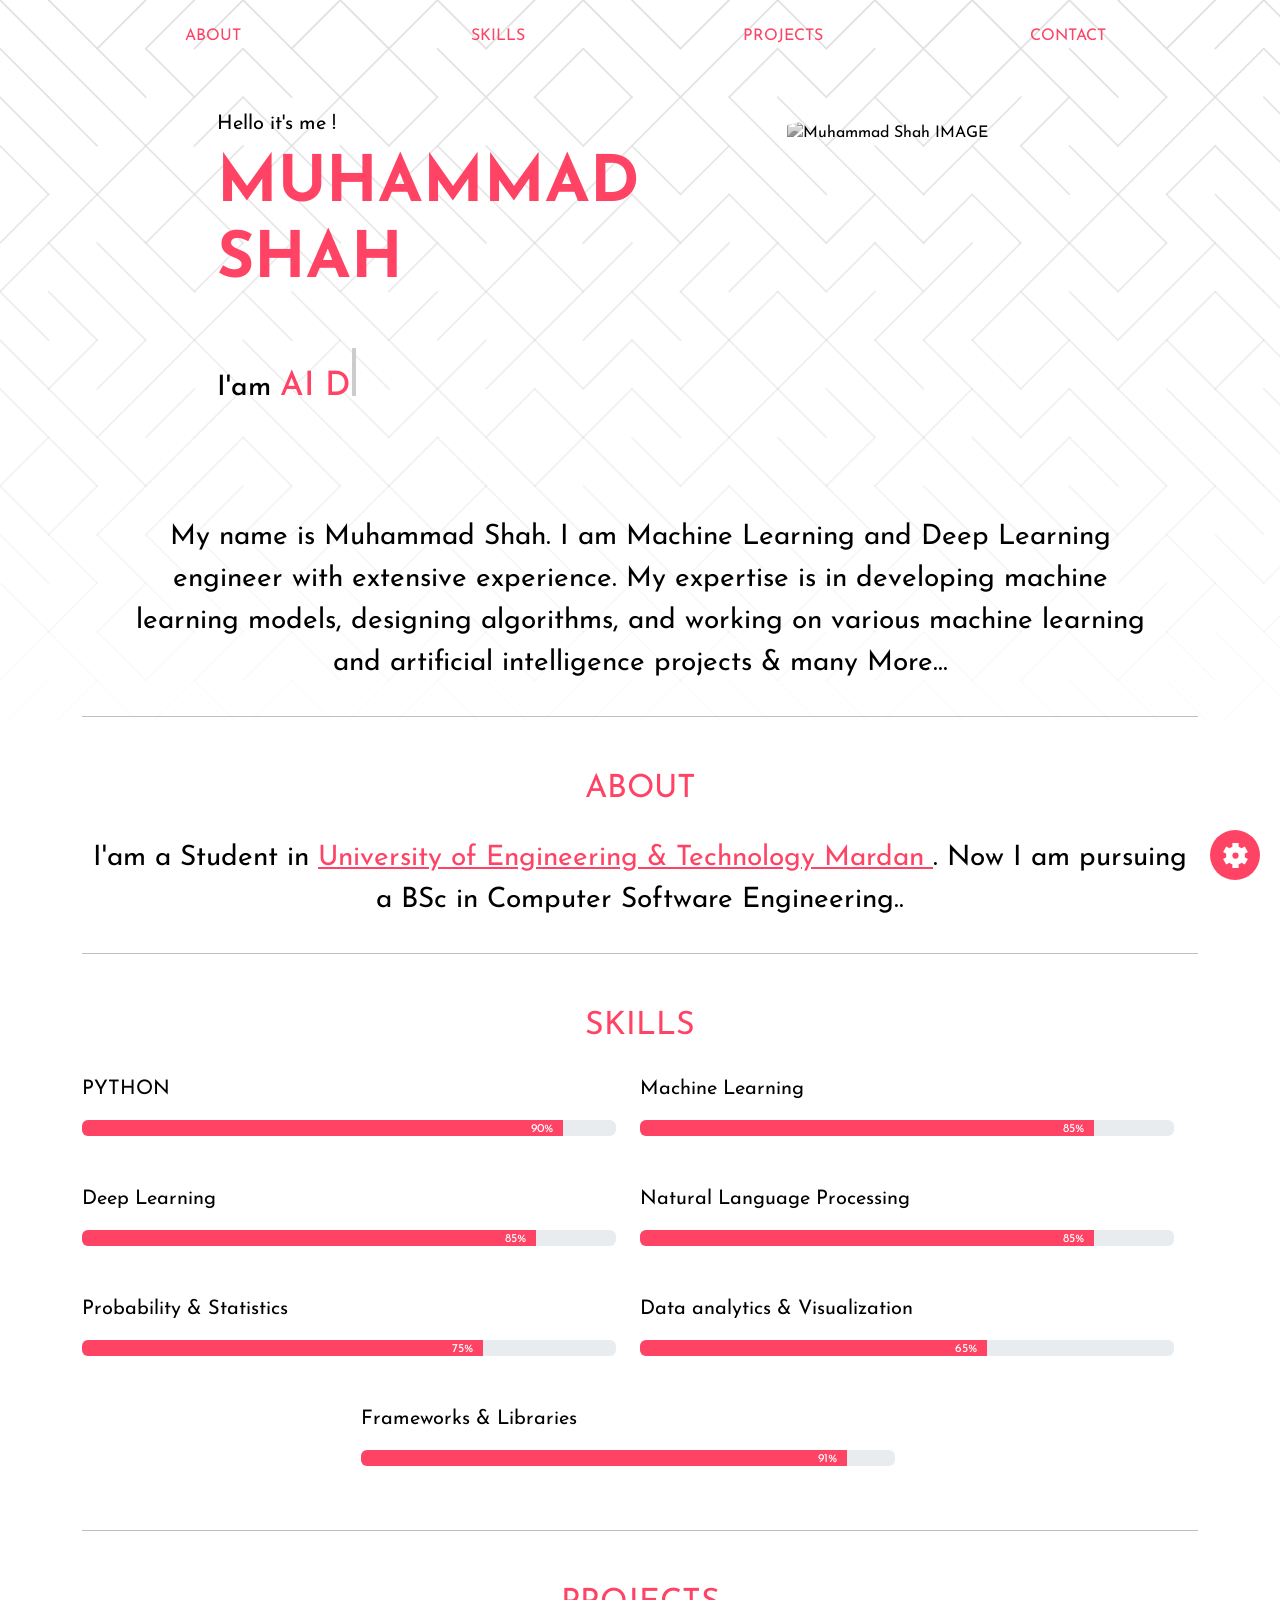
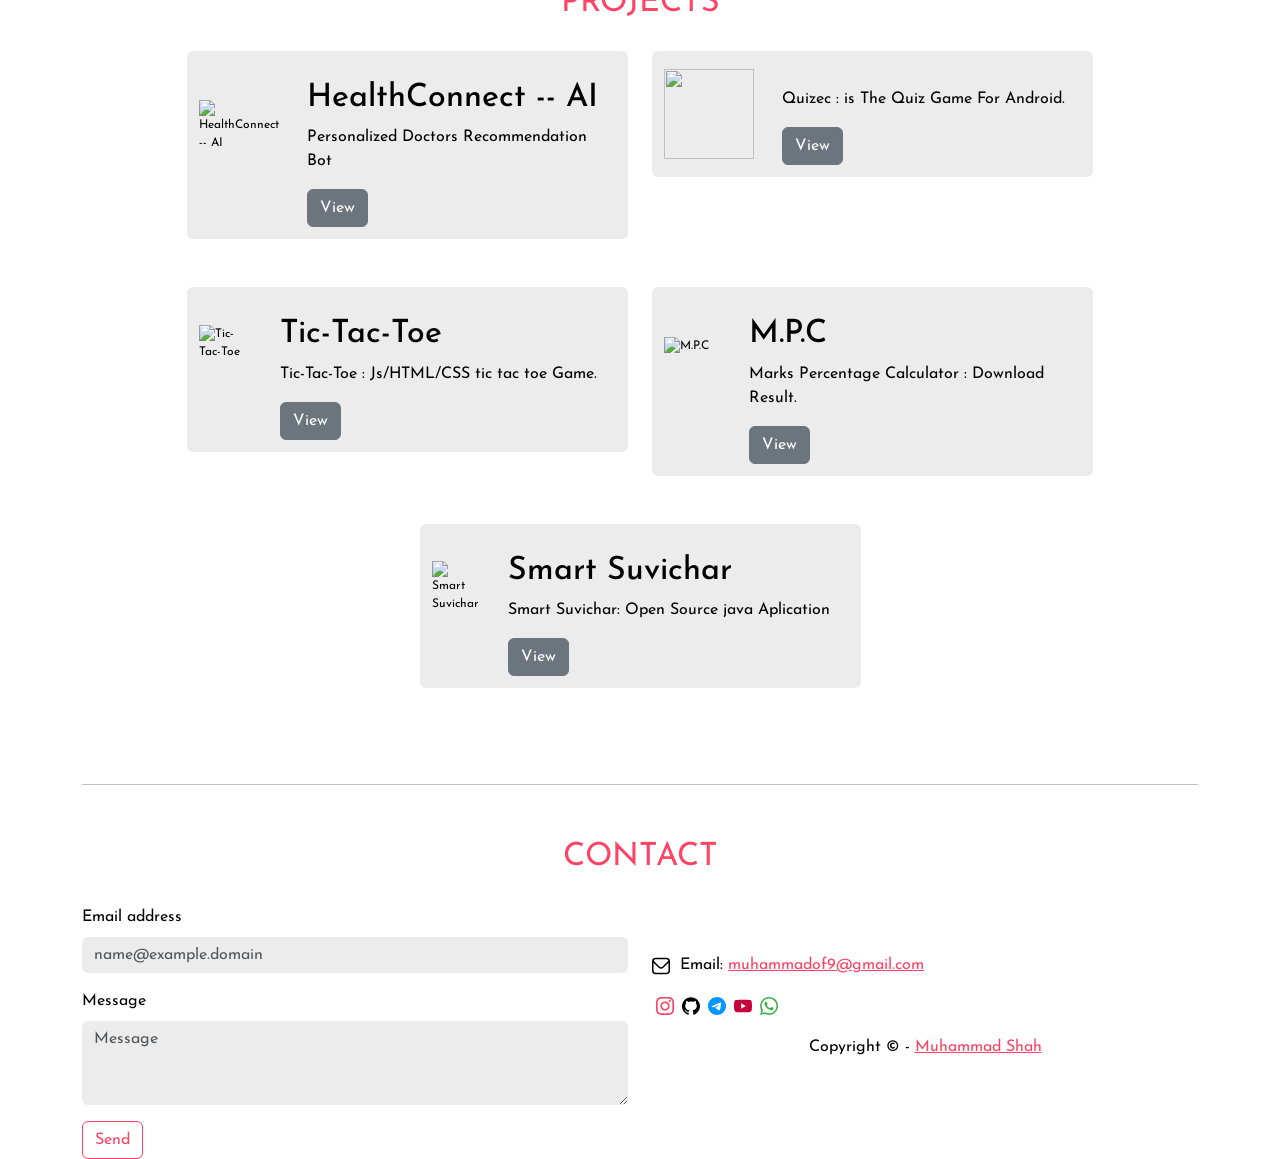
==== index.html @ b0bbbc8e "updated" ====
<!DOCTYPE html>
<html lang="en">
  <head>
    <meta charset="UTF-8" />
    <meta http-equiv="X-UA-Compatible" content="IE=edge" />
    <meta name="viewport" content="width=device-width, initial-scale=1.0" />
    <title>Muhammad Official - Muhammad Shah</title>
    <meta name="title" content="Sohez Official - Muhammad Shah" />
    <meta
      name="description"
      content="My Name is Muhammad Shah I am NLP Engineer and Machine Learning Engineer. I love developing and building AI powered Applications."
    />
    <meta
      name="keywords"
      content="Muhammad Official, muhammad shah, Muhamma, Shah Official - MUHAMMAD SHAH, Portfolio website, personal website"
    />
    <meta property="og:type" content="website" />
    <meta name="theme-color" content="#151414" />
    <link rel="canonical" href="https://muhammad-shah.github.io/" />
    <meta name="”robots”" content="index, follow" />
    <meta
      name="og_site_name"
      property="og:site_name"
      content="sohez.github.io"
    />
    <meta name="apple-mobile-web-app-capable" content="yes" />
    <meta name="apple-mobile-web-app-status-bar-style" content="#151414" />

    <link
      rel="apple-touch-icon"
      href="https://avatars2.githubusercontent.com/u/114426942?v=4"
    />
    <link
      rel="icon"
      type="image/x-icon"
      href="https://avatars2.githubusercontent.com/u/114426942?v=4"
    />

    <!-- Bootstrap links -->
    <link
      href="https://cdn.jsdelivr.net/npm/bootstrap@5.2.1/dist/css/bootstrap.min.css"
      rel="stylesheet"
      integrity="sha384-iYQeCzEYFbKjA/T2uDLTpkwGzCiq6soy8tYaI1GyVh/UjpbCx/TYkiZhlZB6+fzT"
      crossorigin="anonymous"
    />

    <link
      rel="stylesheet"
      href="https://fonts.googleapis.com/css2?family=Josefin+Sans&display=swap"
    />
    <link rel="stylesheet" href="./style/style.css" />
    <meta
      name="google-site-verification"
      content="bu-25FFf4PhQHh1K0g0TkBl234K940ET9TRibw34ExM"
    />
  </head>
  <body>
    <div class="top-progress-container">
      <div class="top-progress-bar" id="top-bar"></div>
    </div>
    <header>
      <!-- navbar start -->
      <div class="container mb-5">
        <div class="row justify-content-center mt-4">
          <div class="col-3 text-center">
            <span class="maincolor fs-6 hover"
              ><a href="#about" title="About" class="a-tag">ABOUT</a></span
            >
          </div>
          <div class="col-3 text-center">
            <span class="maincolor fs-6 hover"
              ><a href="#skills" title="Skills" class="a-tag">SKILLS</a></span
            >
          </div>
          <div class="col-3 text-center">
            <span class="maincolor fs-6 hover"
              ><a href="#Projects" title="Projects" class="a-tag"
                >PROJECTS</a
              ></span
            >
          </div>
          <div class="col-3 text-center">
            <span class="maincolor fs-6 hover"
              ><a href="#contact" title="Contact" class="a-tag"
                >CONTACT</a
              ></span
            >
          </div>
        </div>
      </div>
      <!-- navbar close -->

      <!-- for image/name/effect start -->
      <div class="container">
        <div class="row align-items-center justify-content-center">
          <div class="col-md-6 col-lg-6 col-sm-10">
            <span class="fs-5">Hello it's me !</span>
            <h1 class="fw-bold mt-2 maincolor big-title">
              MUHAMMAD <br />
              SHAH
            </h1>

            <h3 class="txt-color mt-5 mb-4">
              <div class="co-type">
                <p class="txt-color">
                  I'am
                  <span class="typed-text maincolor"></span
                  ><span class="cursor">&nbsp;</span>
                </p>
              </div>
            </h3>
          </div>

          <div class="col-lg-4 col-sm-10 col-md-4 mb-4 mt-4 img-co">
            <img
              src="https://avatars2.githubusercontent.com/u/114426942?v=4"
              class="img-fluid logo"
              alt="Muhammad Shah IMAGE"
            />
          </div>
        </div>
      </div>
      <!-- for image/name/effect end -->
    </header>
    <main class="mt-5">
      <div class="container">
        <!-- meta discreption start -->
        <div class="row justify-content-center">
          <div class="col-11">
            <p class="fs-3 mt-4 text-center txt-color" class="txt-color">
              My name is Muhammad Shah. I am Machine Learning and Deep Learning
              engineer with extensive experience. My expertise is in developing
              machine learning models, designing algorithms, and working on
              various machine learning and artificial intelligence projects &
              many More...
            </p>
          </div>
        </div>
        <!-- meta discription end -->

        <hr />

        <!-- About section start -->
        <div class="row mt-5">
          <span class="maincolor text-center" id="about">ABOUT</span>
          <p class="fs-3 mt-4 text-center txt-color">
            I'am a Student in
            <a
              rel="noopener"
              href="https://www.uetmardan.edu.pk/uetm/"
              target="_blank"
              class="maincolor"
              >University of Engineering &amp; Technology Mardan </a
            >. Now I am pursuing a BSc in Computer Software Engineering..
          </p>
        </div>
        <!-- about section end -->
        <hr />

        <!-- Skills -->
        <div class="row mt-5">
          <span class="maincolor text-center mb-4" id="skills">SKILLS</span>
          <div class="row justify-content-center" id="progress-data"></div>
        </div>
        <!-- skills close -->
        <hr />
        <!-- Projects start-->
        <div class="row mt-5 mb-5 justify-content-center">
          <span class="maincolor text-center mb-4" id="Projects">PROJECTS</span>
          <div class="row justify-content-center" id="project-container"></div>
        </div>
        <!-- Projects end-->
        <hr />
        <!-- contact start -->
        <div class="row mt-5 justify-content-center">
          <span class="maincolor text-center mb-4" id="contact">CONTACT</span>
          <div class="col-md-10 col-lg-6">
            <!-- form -->
            <form id="formid">
              <div class="mb-3">
                <input type="hidden" name="Name" id="Name" value="@PORTFOLIO" />
                <label for="Email" class="form-label">Email address</label>
                <input
                  type="email"
                  class="form-control input-bg"
                  id="Email"
                  name="Email"
                  placeholder="name@example.domain"
                />
              </div>
              <div class="mb-3">
                <label for="Message" class="form-label">Message</label>
                <textarea
                  class="form-control input-bg"
                  id="Message"
                  name="Request"
                  rows="3"
                  placeholder="Message"
                ></textarea>
              </div>
              <button id="submit" type="submit" class="btn">Send</button>
              <span id="checker" class="maincolor"></span>
            </form>
          </div>
          <div class="col-md-10 col-lg-6 justify-content-center mt-5">
            <!-- social links -->
            <div class="row">
              <p>
                <img title="email icon" src="./res/email.svg" />
                &nbsp;Email:
                <a
                  href="mailto:sohelsayyed1235@gmail.com"
                  title="email"
                  class="maincolor"
                >
                  muhammadof9@gmail.com
                </a>
              </p>
            </div>
            <div class="row" id="social-links">
              <ul>
                <li>
                  <a rel="noopener" href="#" target="_blank" title="Instagram">
                    <img
                      title="Instagram"
                      src="./res/instagram.svg"
                      class="svg-icon"
                    />
                  </a>
                </li>
                <li>
                  <a
                    rel="noopener"
                    href="https://github.com/Muhammad-Shah"
                    target="_blank"
                    title="GitHub"
                  >
                    <img
                      title="GitHub"
                      src="./res/github.svg"
                      class="svg-icon"
                    />
                  </a>
                </li>
                <li>
                  <a rel="noopener" href="#" target="_blank" title="Telegram">
                    <img
                      title="Telegram"
                      src="./res/telegram.svg"
                      class="svg-icon"
                    />
                  </a>
                </li>
                <li>
                  <a rel="noopener" href="#" target="_blank" title="YouTube">
                    <img
                      title="YouTube"
                      src="./res/youtube.svg"
                      class="svg-icon"
                    />
                  </a>
                </li>
                <li>
                  <a
                    rel="noopener"
                    href="https://api.whatsapp.com/send?phone=92319361867"
                    target="_blank"
                    title="Whatsapp"
                  >
                    <img
                      title="Whatsapp"
                      src="./res/whatsapp.svg"
                      class="svg-icon"
                    />
                  </a>
                </li>
              </ul>
            </div>
            <p class="text-center">
              Copyright © -
              <a
                rel="noopener"
                href="https://muhammad-shah.github.io/"
                target="_blank"
                class="maincolor"
                title="Home-Page"
                >Muhammad Shah</a
              >
            </p>
          </div>
        </div>
      </div>
    </main>

    <footer>
      <!-- bottom card -->
      <div class="crd" id="toggle-card">
        <p class="text-center maincolor">Select Color</p>
        <div class="row justify-content-center mt-3 mb-4">
          <div
            class="col-5 text-center me-4"
            id="color-1"
            onclick="setcolor('#0096FF',0)"
          >
            <img title="check icon" class="tic" src="./res/check-circle.svg" />
          </div>
          <div
            class="col-5 text-center"
            id="color-2"
            onclick="setcolor('#fe4365',1)"
          >
            <img title="check icon" class="tic" src="./res/check-circle.svg" />
          </div>
        </div>
        <div class="row justify-content-center mt-4 mb-4">
          <div
            class="col-5 text-center me-4"
            id="color-3"
            onclick="setcolor('#e39801',2)"
          >
            <img title="check icon" class="tic" src="./res/check-circle.svg" />
          </div>
          <div
            class="col-5 text-center"
            id="color-4"
            onclick="setcolor('#37af49',3)"
          >
            <img title="check icon" class="tic" src="./res/check-circle.svg" />
          </div>
        </div>
      </div>

      <!-- button for card show hide -->
      <div class="bbt" onclick="toggle_card()">
        <img title="settings icon" src="./res/settings.svg" />
      </div>
    </footer>

    <script src="./script/logic.js"></script>
    <script src="./script/skills/progress.js"></script>
    <script src="./script/typeing.js"></script>
    <script src="./script/send.js"></script>
    <script src="./script/project/project.js"></script>
    <!-- For seo dont think about -->
    <script type="application/ld+json">
      {
        "@context": "https://schema.org/",
        "@type": "Person",
        "name": "Muhammad Shah",
        "url": "https://muhammad-shah.github.io/",
        "image": "https://avatars2.githubusercontent.com/u/114426942?v=4",
        "sameAs": [
          "https://www.instagram.com/sohel_code.py/",
          "https://github.com/Muhammad-Shah",
          "https://muhammad-shah.github.io/"
        ],
        "jobTitle": "Founder",
        "worksFor": {
          "@type": "Organization",
          "name": "Sohezsoft"
        }
      }
    </script>
  </body>
</html>
---- style/style.css ----
/* @import url("https://fonts.googleapis.com/css2?family=Josefin+Sans&display=swap"); */

:root {
  /*
  dark mode colours
   --bg: #121212; 
  --bg-sec:#222222;
  --txt-color: #efeaea; */
  
  --bg: #fff;
  --bg-sec:#ececec;
  --txt-color: rgb(0, 0, 0);

  --white: #efeaea;
  --maincolor: #fe4365;

}

::-moz-selection {
  /* Code for Firefox */
  color: var(--maincolor);
  background-color: var(--white);
}

::selection {
  color: var(--maincolor);
  background-color: var(--white);
}

body {
  background-color: var(--bg);
  font-family: "Josefin Sans", Arial;
  color: var(--txt-color);
  overflow: scroll;
  background-image: url('../res/bg.svg');
  background-repeat: no-repeat;
}

#submit{
  border: 1px solid var(--maincolor);
  color: var(--maincolor);
}
#submit:hover{
  background-color: var(--maincolor);
  color: white;
}
.txt-color{
  color: var(--txt-color);
}

.maincolor {
  /* Theme color */
  color: var(--maincolor);
  transition: 1.5s;
}

.input-bg{
  background-color: var(--bg-sec);
  color: var(--txt-color);
}
input:focus,textarea:focus{
  background-color: var(--bg-sec) !important;
  color: var(--txt-color) !important;
}
header {
  margin: 0;
  min-height: 100%;
}

.white {
  /* Font color */
  color: white;
}

.p1 {
  /* process Bar */
  background-color: var(--maincolor);
  color: white;
  text-align: right;
  padding-right: 10px;
  transition: 1.5s;
}

/* for menu select */
.hover {
  display: inline-block;
  position: relative;
  color: var(--maincolor);
  transition: 1.5s;
  cursor: pointer;
}
.hover:after {
  text-decoration: underline;
  content: "";
  position: absolute;
  width: 100%;
  transform: scaleX(0);
  height: 2px;
  bottom: 0;
  left: 0;
  background-color: var(--maincolor);
  transform-origin: bottom right;
  transition: transform 0.25s ease-out;
}

.hover:hover:after {
  transform: scaleX(1);
  transform-origin: bottom left;
}

span a {
  text-decoration: none;
  all: unset;
}
span a:hover {
  all: unset;
}
span {
  /* font-size: 32px; */
  font-size: 2em;
}
/* Menu close */

.logo {
  width: 100%;
  height: 90%;
  border-radius: 20%;
  object-fit: cover;
  object-position: 25% 25%;

	-webkit-filter: grayscale(100%);
	filter: grayscale(100%);
	-webkit-transition: .3s ease-in-out;
	transition: .3s ease-in-out;
}
.logo:hover{
	-webkit-filter: grayscale(0);
	filter: grayscale(0);
}

/* style for social midia icons */
.svg-icon{
margin: 4px;
}
.svg-icon:hover {
  opacity: 0.5;
}
a:hover{
  opacity: 0.5;
  color: var(--maincolor);
}
ul {
  list-style-type: none;
}
ul li {
  float: left;
}
ul li a {
  all: unset;
}
ul li a i {
  font-size: 1.3rem;
  margin-right: 15px;
  cursor: pointer;
}
ul li a i:hover {
  color: var(--maincolor);
  opacity: 0.5;
}

/* style for color picker card */
.crd {
  position: fixed;
  right: 40px;
  bottom: 40px;
  background-color: var(--bg-sec);
  padding: 8px;
  width: 170px;
  /* height: fit-content; */
  color: white;
  /* box-shadow: rgba(0, 0, 0, 0.35) 0px 5px 15px; */
  border: 1px solid var(--maincolor);
  border-radius: 5px;
}

/* style for gear button */
.bbt {
  position: fixed;
  right: 20px;
  bottom: 20px;
  border-radius: 50%;
  background-color: var(--maincolor);
  transition: 1.5s;
  /* border: 1px solid var(--maincolor); */
  width: 50px;
  height: 50px;
  color: white;
  cursor: pointer;
  display: grid;
  place-items: center;
  -webkit-animation: spin 2s linear infinite; /* roted btn */
  animation: spin 2s linear infinite; /* animate btn */
  /* box-shadow: rgba(0, 0, 0, 0.24) 0px 5px 15px; */
}

#color-1 {
  display: flex;
  justify-content: center;
  align-items: center;
  border-radius: 50%;
  background-color: #0096FF ;
  height: 30px;
  width: 30px;
  border: 1px solid #151414;
  cursor: pointer;
}
#color-2 {
  display: flex;
  justify-content: center;
  align-items: center;
  border-radius: 50%;
  background-color: #fe4365;
  height: 30px;
  width: 30px;
  border: 1px solid #151414;
  cursor: pointer;
}
#color-3 {
  display: flex;
  justify-content: center;
  align-items: center;
  border-radius: 50%;
  background-color: #e39801;
  height: 30px;
  width: 30px;
  border: 1px solid #151414;
  cursor: pointer;
}
#color-4 {
  display: flex;
  justify-content: center;
  align-items: center;
  border-radius: 50%;
  background-color: #37af49;
  height: 30px;
  width: 30px;
  border: 1px solid #151414;
  cursor: pointer;
}

/* Animating the gear button rored */
@-webkit-keyframes spin {
  0% {
    -webkit-transform: rotate(0deg);
  }
  100% {
    -webkit-transform: rotate(360deg);
  }
}

@keyframes spin {
  0% {
    transform: rotate(0deg);
  }
  100% {
    transform: rotate(360deg);
  }
}
/* animation close */
/* card project */
.project {
  padding: 8px;
  height: auto;
  width: 100%;
  background-color: var(--bg-sec);
}
.project:hover {
  transition: 1.5s;
  border: 1px solid var(--maincolor);
}
/*Typing ......... */

.cursor {
  display: inline-block;
  background-color: #ccc;
  margin-left: 0.1rem;
  width: 4px;
  height: 3rem;
  animation: blink 0.8s infinite;
}
.co-type p span .cursor .typing {
  animation: none;
}
@keyframes blink {
  0% {
    background-color: #ccc;
  }
  49% {
    background-color: #ccc;
  }
  50% {
    background-color: transparent;
  }
  99% {
    background-color: transparent;
  }
  100% {
    background-color: #ccc;
  }
}

.top-progress-container {
  width: 100%;
  height: 4px;
  position: fixed;
  top: 0;
}

.top-progress-bar {
  height: 4px;
  background: var(--maincolor);
  width: 0%;
}

@media only screen and (max-width: 400px) {
  .a-tag{
    font-size: 0.8rem;
    margin-right: 5px;
    cursor: pointer;
  }
}

/* custom css */
.big-title{
  font-size: 4rem;
}
.typed-text{
  font-size: 1.2em;
}
.img-co{
  height: 300px; width: 300px;
}

#Email{
  border: 0; 
  box-shadow: none
}
#Message{
  border: 0; 
  box-shadow: none;
}
#checker{
  font-size: 1rem;
}

#toggle-card{
  transition: height .10s ease;
  overflow: hidden;
}
#toggle-card:not(.active) {
  display: none;
}
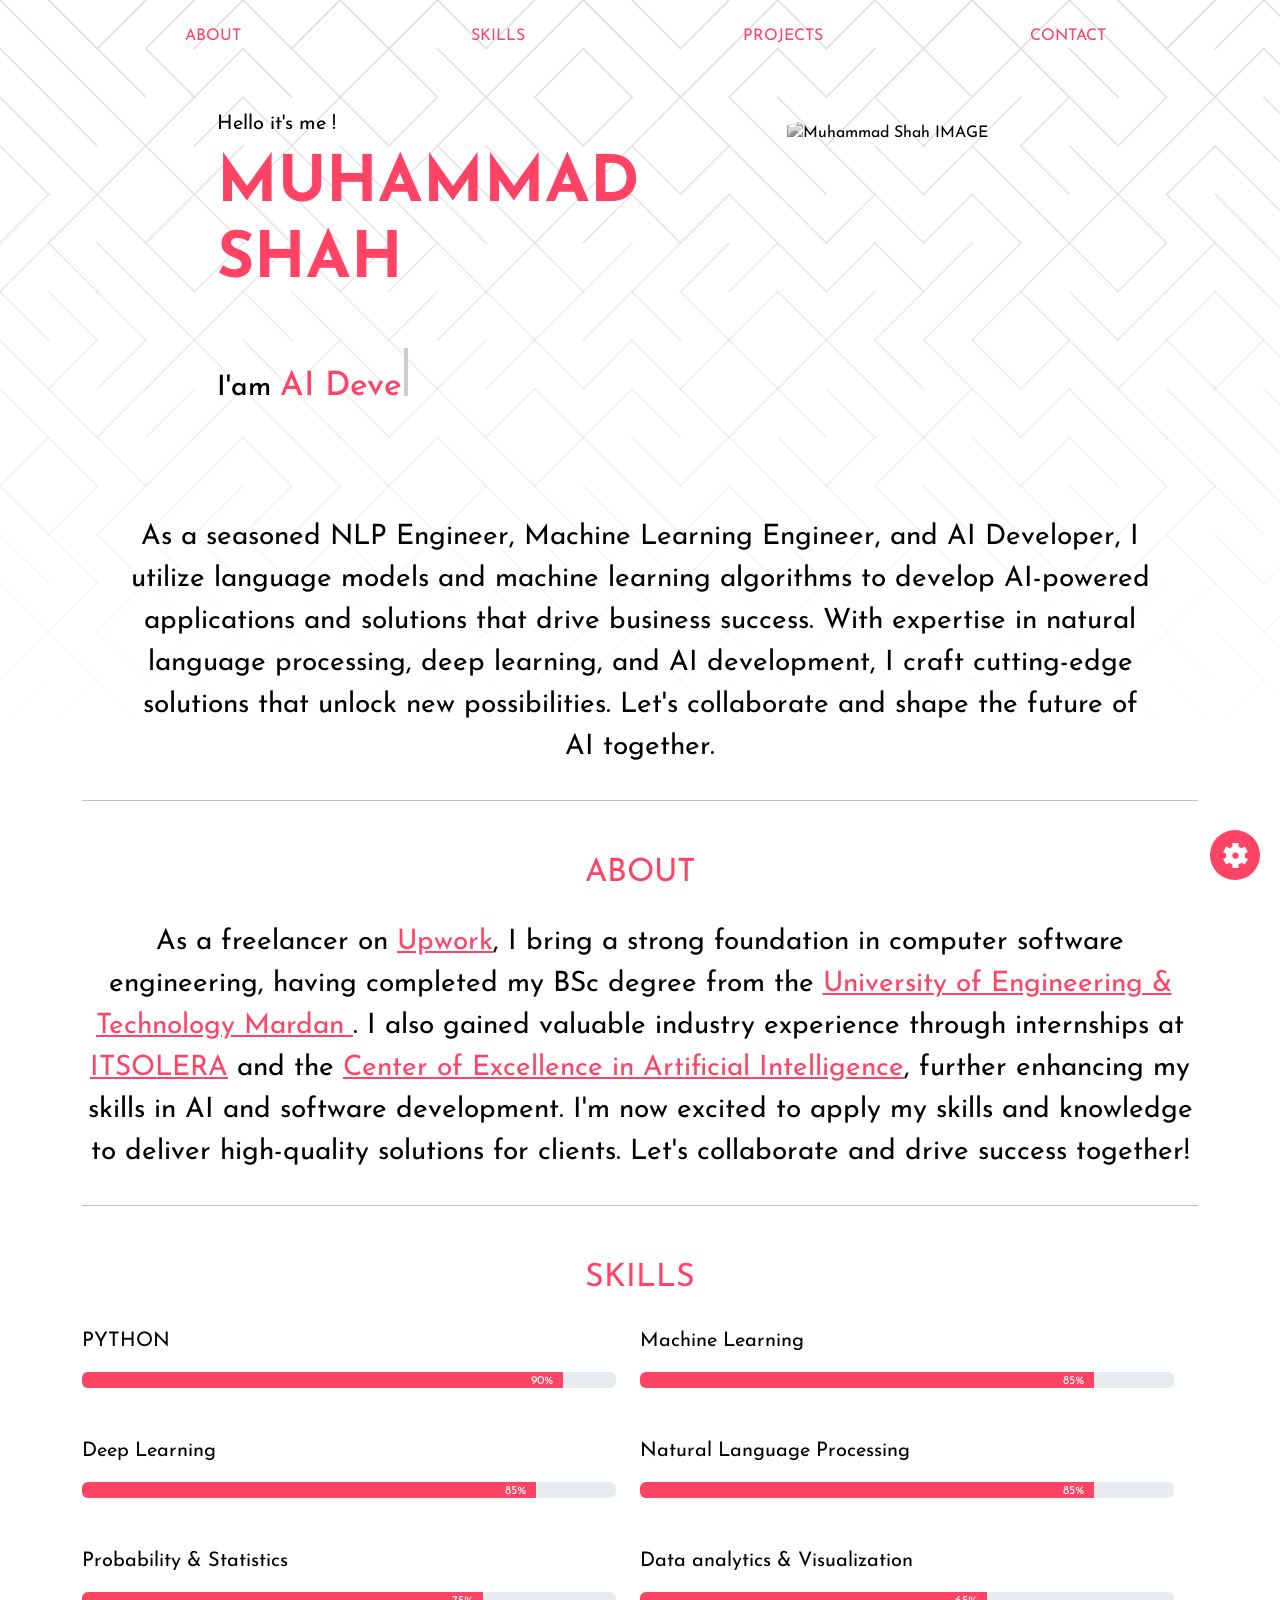
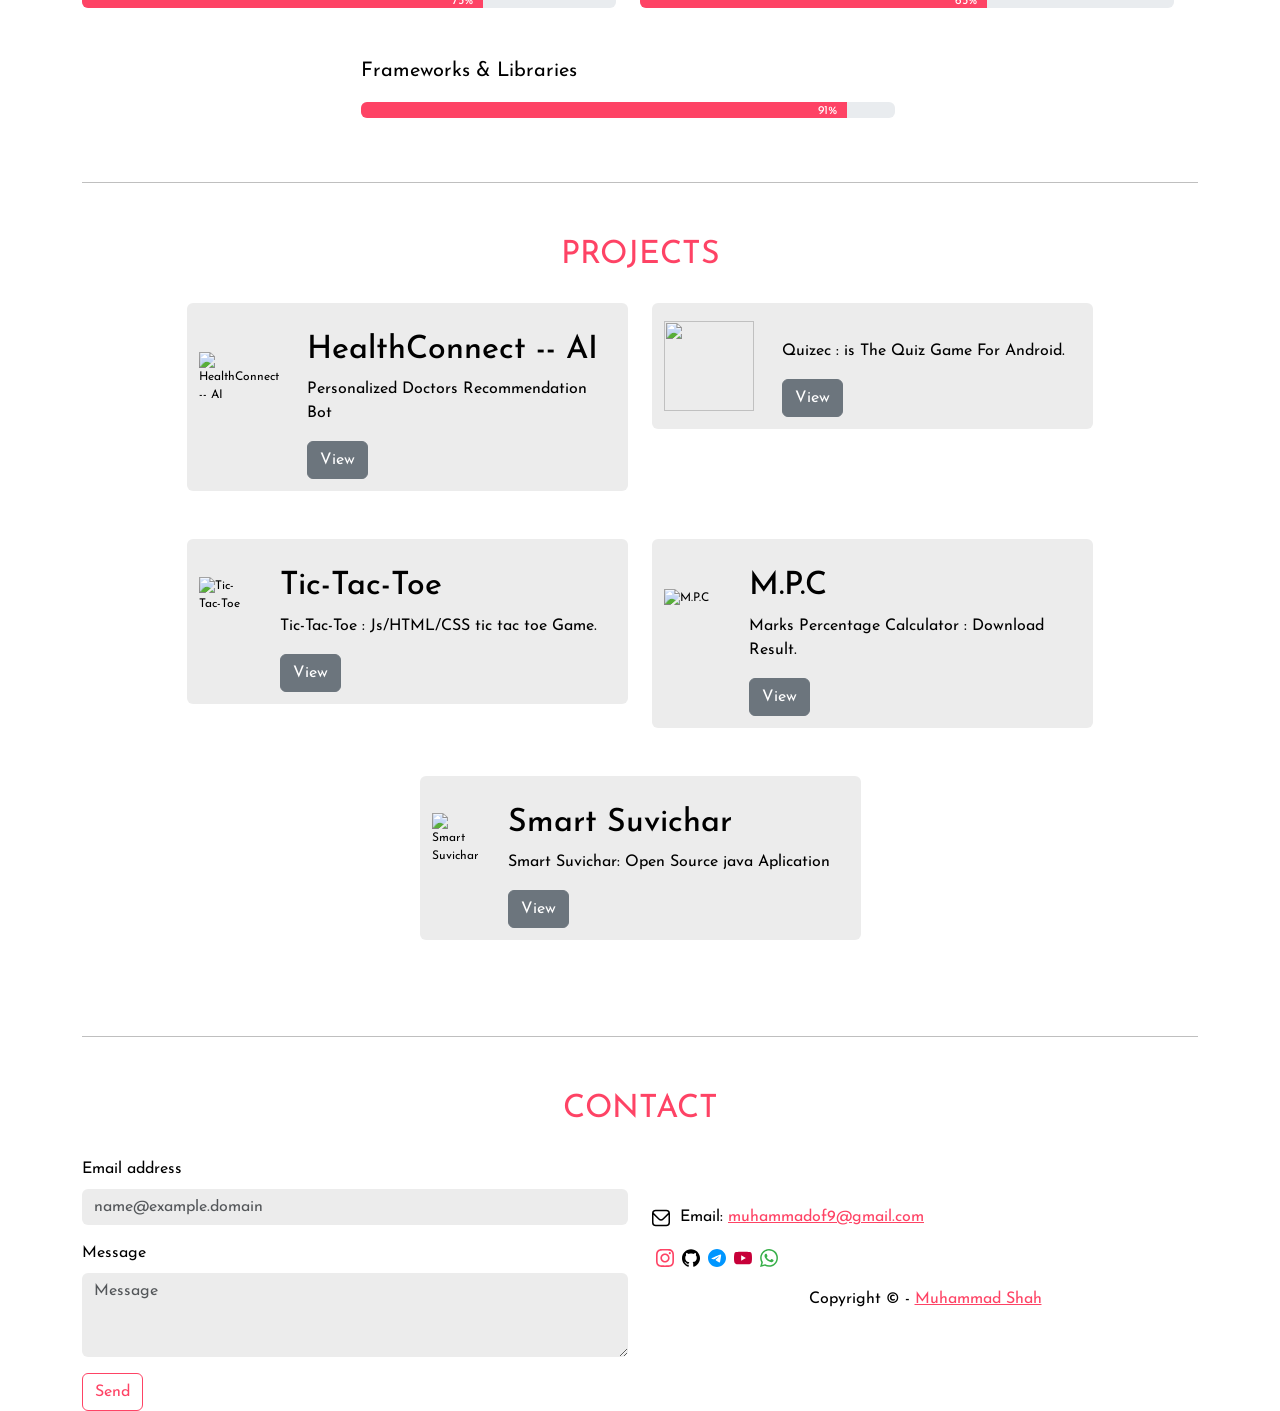
==== commit 2edd94bf: "about updated" ====
--- a/index.html
+++ b/index.html
@@ -1,348 +1,251 @@
 <!DOCTYPE html>
 <html lang="en">
-  <head>
-    <meta charset="UTF-8" />
-    <meta http-equiv="X-UA-Compatible" content="IE=edge" />
-    <meta name="viewport" content="width=device-width, initial-scale=1.0" />
-    <title>Muhammad Official - Muhammad Shah</title>
-    <meta name="title" content="Sohez Official - Muhammad Shah" />
-    <meta
-      name="description"
-      content="My Name is Muhammad Shah I am NLP Engineer and Machine Learning Engineer. I love developing and building AI powered Applications."
-    />
-    <meta
-      name="keywords"
-      content="Muhammad Official, muhammad shah, Muhamma, Shah Official - MUHAMMAD SHAH, Portfolio website, personal website"
-    />
-    <meta property="og:type" content="website" />
-    <meta name="theme-color" content="#151414" />
-    <link rel="canonical" href="https://muhammad-shah.github.io/" />
-    <meta name="”robots”" content="index, follow" />
-    <meta
-      name="og_site_name"
-      property="og:site_name"
-      content="sohez.github.io"
-    />
-    <meta name="apple-mobile-web-app-capable" content="yes" />
-    <meta name="apple-mobile-web-app-status-bar-style" content="#151414" />
-
-    <link
-      rel="apple-touch-icon"
-      href="https://avatars2.githubusercontent.com/u/114426942?v=4"
-    />
-    <link
-      rel="icon"
-      type="image/x-icon"
-      href="https://avatars2.githubusercontent.com/u/114426942?v=4"
-    />
-
-    <!-- Bootstrap links -->
-    <link
-      href="https://cdn.jsdelivr.net/npm/bootstrap@5.2.1/dist/css/bootstrap.min.css"
-      rel="stylesheet"
-      integrity="sha384-iYQeCzEYFbKjA/T2uDLTpkwGzCiq6soy8tYaI1GyVh/UjpbCx/TYkiZhlZB6+fzT"
-      crossorigin="anonymous"
-    />
-
-    <link
-      rel="stylesheet"
-      href="https://fonts.googleapis.com/css2?family=Josefin+Sans&display=swap"
-    />
-    <link rel="stylesheet" href="./style/style.css" />
-    <meta
-      name="google-site-verification"
-      content="bu-25FFf4PhQHh1K0g0TkBl234K940ET9TRibw34ExM"
-    />
-  </head>
-  <body>
-    <div class="top-progress-container">
-      <div class="top-progress-bar" id="top-bar"></div>
-    </div>
-    <header>
-      <!-- navbar start -->
-      <div class="container mb-5">
-        <div class="row justify-content-center mt-4">
-          <div class="col-3 text-center">
-            <span class="maincolor fs-6 hover"
-              ><a href="#about" title="About" class="a-tag">ABOUT</a></span
-            >
-          </div>
-          <div class="col-3 text-center">
-            <span class="maincolor fs-6 hover"
-              ><a href="#skills" title="Skills" class="a-tag">SKILLS</a></span
-            >
-          </div>
-          <div class="col-3 text-center">
-            <span class="maincolor fs-6 hover"
-              ><a href="#Projects" title="Projects" class="a-tag"
-                >PROJECTS</a
-              ></span
-            >
-          </div>
-          <div class="col-3 text-center">
-            <span class="maincolor fs-6 hover"
-              ><a href="#contact" title="Contact" class="a-tag"
-                >CONTACT</a
-              ></span
-            >
-          </div>
-        </div>
-      </div>
-      <!-- navbar close -->
-
-      <!-- for image/name/effect start -->
-      <div class="container">
-        <div class="row align-items-center justify-content-center">
-          <div class="col-md-6 col-lg-6 col-sm-10">
-            <span class="fs-5">Hello it's me !</span>
-            <h1 class="fw-bold mt-2 maincolor big-title">
-              MUHAMMAD <br />
-              SHAH
-            </h1>
-
-            <h3 class="txt-color mt-5 mb-4">
-              <div class="co-type">
-                <p class="txt-color">
-                  I'am
-                  <span class="typed-text maincolor"></span
-                  ><span class="cursor">&nbsp;</span>
-                </p>
-              </div>
-            </h3>
-          </div>
-
-          <div class="col-lg-4 col-sm-10 col-md-4 mb-4 mt-4 img-co">
-            <img
-              src="https://avatars2.githubusercontent.com/u/114426942?v=4"
-              class="img-fluid logo"
-              alt="Muhammad Shah IMAGE"
-            />
-          </div>
-        </div>
-      </div>
-      <!-- for image/name/effect end -->
-    </header>
-    <main class="mt-5">
-      <div class="container">
-        <!-- meta discreption start -->
-        <div class="row justify-content-center">
-          <div class="col-11">
-            <p class="fs-3 mt-4 text-center txt-color" class="txt-color">
-              My name is Muhammad Shah. I am Machine Learning and Deep Learning
-              engineer with extensive experience. My expertise is in developing
-              machine learning models, designing algorithms, and working on
-              various machine learning and artificial intelligence projects &
-              many More...
+
+<head>
+  <meta charset="UTF-8" />
+  <meta http-equiv="X-UA-Compatible" content="IE=edge" />
+  <meta name="viewport" content="width=device-width, initial-scale=1.0" />
+  <title>Muhammad Official - Muhammad Shah</title>
+  <meta name="title" content="Sohez Official - Muhammad Shah" />
+  <meta name="description"
+    content="My Name is Muhammad Shah I am NLP Engineer and Machine Learning Engineer. I love developing and building AI powered Applications." />
+  <meta name="keywords"
+    content="Muhammad Official, muhammad shah, Muhamma, Shah Official - MUHAMMAD SHAH, Portfolio website, personal website" />
+  <meta property="og:type" content="website" />
+  <meta name="theme-color" content="#151414" />
+  <link rel="canonical" href="https://muhammad-shah.github.io/" />
+  <meta name="”robots”" content="index, follow" />
+  <meta name="og_site_name" property="og:site_name" content="sohez.github.io" />
+  <meta name="apple-mobile-web-app-capable" content="yes" />
+  <meta name="apple-mobile-web-app-status-bar-style" content="#151414" />
+
+  <link rel="apple-touch-icon" href="https://avatars2.githubusercontent.com/u/114426942?v=4" />
+  <link rel="icon" type="image/x-icon" href="https://avatars2.githubusercontent.com/u/114426942?v=4" />
+
+  <!-- Bootstrap links -->
+  <link href="https://cdn.jsdelivr.net/npm/bootstrap@5.2.1/dist/css/bootstrap.min.css" rel="stylesheet"
+    integrity="sha384-iYQeCzEYFbKjA/T2uDLTpkwGzCiq6soy8tYaI1GyVh/UjpbCx/TYkiZhlZB6+fzT" crossorigin="anonymous" />
+
+  <link rel="stylesheet" href="https://fonts.googleapis.com/css2?family=Josefin+Sans&display=swap" />
+  <link rel="stylesheet" href="./style/style.css" />
+  <meta name="google-site-verification" content="bu-25FFf4PhQHh1K0g0TkBl234K940ET9TRibw34ExM" />
+</head>
+
+<body>
+  <div class="top-progress-container">
+    <div class="top-progress-bar" id="top-bar"></div>
+  </div>
+  <header>
+    <!-- navbar start -->
+    <div class="container mb-5">
+      <div class="row justify-content-center mt-4">
+        <div class="col-3 text-center">
+          <span class="maincolor fs-6 hover"><a href="#about" title="About" class="a-tag">ABOUT</a></span>
+        </div>
+        <div class="col-3 text-center">
+          <span class="maincolor fs-6 hover"><a href="#skills" title="Skills" class="a-tag">SKILLS</a></span>
+        </div>
+        <div class="col-3 text-center">
+          <span class="maincolor fs-6 hover"><a href="#Projects" title="Projects" class="a-tag">PROJECTS</a></span>
+        </div>
+        <div class="col-3 text-center">
+          <span class="maincolor fs-6 hover"><a href="#contact" title="Contact" class="a-tag">CONTACT</a></span>
+        </div>
+      </div>
+    </div>
+    <!-- navbar close -->
+
+    <!-- for image/name/effect start -->
+    <div class="container">
+      <div class="row align-items-center justify-content-center">
+        <div class="col-md-6 col-lg-6 col-sm-10">
+          <span class="fs-5">Hello it's me !</span>
+          <h1 class="fw-bold mt-2 maincolor big-title">
+            MUHAMMAD <br />
+            SHAH
+          </h1>
+
+          <h3 class="txt-color mt-5 mb-4">
+            <div class="co-type">
+              <p class="txt-color">
+                I'am
+                <span class="typed-text maincolor"></span><span class="cursor">&nbsp;</span>
+              </p>
+            </div>
+          </h3>
+        </div>
+
+        <div class="col-lg-4 col-sm-10 col-md-4 mb-4 mt-4 img-co">
+          <img src="https://avatars2.githubusercontent.com/u/114426942?v=4" class="img-fluid logo"
+            alt="Muhammad Shah IMAGE" />
+        </div>
+      </div>
+    </div>
+    <!-- for image/name/effect end -->
+  </header>
+  <main class="mt-5">
+    <div class="container">
+      <!-- meta discreption start -->
+      <div class="row justify-content-center">
+        <div class="col-11">
+          <p class="fs-3 mt-4 text-center txt-color" class="txt-color">
+            As a seasoned NLP Engineer, Machine Learning Engineer, and AI
+            Developer, I utilize language models and machine learning
+            algorithms to develop AI-powered applications and solutions that
+            drive business success. With expertise in natural language
+            processing, deep learning, and AI development, I craft
+            cutting-edge solutions that unlock new possibilities. Let's
+            collaborate and shape the future of AI together.
+          </p>
+        </div>
+      </div>
+      <!-- meta discription end -->
+
+      <hr />
+
+      <!-- About section start -->
+      <div class="row mt-5">
+        <span class="maincolor text-center" id="about">ABOUT</span>
+        <p class="fs-3 mt-4 text-center txt-color">
+          As a freelancer on
+          <a rel="noopener" href="https://www.uetmardan.edu.pk/uetm/" target="_blank" class="maincolor">Upwork</a>, I
+          bring a strong foundation in computer software engineering,
+          having completed my BSc degree from the
+          <a rel="noopener" href="https://www.uetmardan.edu.pk/uetm/" target="_blank" class="maincolor">University of
+            Engineering &amp; Technology Mardan </a>. I also gained valuable industry experience through internships at
+          <a rel="noopener" href="https://www.uetmardan.edu.pk/uetm/" target="_blank" class="maincolor">ITSOLERA</a>
+          and the
+          <a rel="noopener" href="https://www.uetmardan.edu.pk/uetm/" target="_blank" class="maincolor">
+            Center of Excellence in Artificial Intelligence</a>, further enhancing my skills in AI and software
+          development. I'm
+          now excited to apply my skills and knowledge to deliver high-quality
+          solutions for clients. Let's collaborate and drive success together!
+        </p>
+      </div>
+      <!-- about section end -->
+      <hr />
+
+      <!-- Skills -->
+      <div class="row mt-5">
+        <span class="maincolor text-center mb-4" id="skills">SKILLS</span>
+        <div class="row justify-content-center" id="progress-data"></div>
+      </div>
+      <!-- skills close -->
+      <hr />
+      <!-- Projects start-->
+      <div class="row mt-5 mb-5 justify-content-center">
+        <span class="maincolor text-center mb-4" id="Projects">PROJECTS</span>
+        <div class="row justify-content-center" id="project-container"></div>
+      </div>
+      <!-- Projects end-->
+      <hr />
+      <!-- contact start -->
+      <div class="row mt-5 justify-content-center">
+        <span class="maincolor text-center mb-4" id="contact">CONTACT</span>
+        <div class="col-md-10 col-lg-6">
+          <!-- form -->
+          <form id="formid">
+            <div class="mb-3">
+              <input type="hidden" name="Name" id="Name" value="@PORTFOLIO" />
+              <label for="Email" class="form-label">Email address</label>
+              <input type="email" class="form-control input-bg" id="Email" name="Email"
+                placeholder="name@example.domain" />
+            </div>
+            <div class="mb-3">
+              <label for="Message" class="form-label">Message</label>
+              <textarea class="form-control input-bg" id="Message" name="Request" rows="3"
+                placeholder="Message"></textarea>
+            </div>
+            <button id="submit" type="submit" class="btn">Send</button>
+            <span id="checker" class="maincolor"></span>
+          </form>
+        </div>
+        <div class="col-md-10 col-lg-6 justify-content-center mt-5">
+          <!-- social links -->
+          <div class="row">
+            <p>
+              <img title="email icon" src="./res/email.svg" />
+              &nbsp;Email:
+              <a href="mailto:sohelsayyed1235@gmail.com" title="email" class="maincolor">
+                muhammadof9@gmail.com
+              </a>
             </p>
           </div>
-        </div>
-        <!-- meta discription end -->
-
-        <hr />
-
-        <!-- About section start -->
-        <div class="row mt-5">
-          <span class="maincolor text-center" id="about">ABOUT</span>
-          <p class="fs-3 mt-4 text-center txt-color">
-            I'am a Student in
-            <a
-              rel="noopener"
-              href="https://www.uetmardan.edu.pk/uetm/"
-              target="_blank"
-              class="maincolor"
-              >University of Engineering &amp; Technology Mardan </a
-            >. Now I am pursuing a BSc in Computer Software Engineering..
+          <div class="row" id="social-links">
+            <ul>
+              <li>
+                <a rel="noopener" href="#" target="_blank" title="Instagram">
+                  <img title="Instagram" src="./res/instagram.svg" class="svg-icon" />
+                </a>
+              </li>
+              <li>
+                <a rel="noopener" href="https://github.com/Muhammad-Shah" target="_blank" title="GitHub">
+                  <img title="GitHub" src="./res/github.svg" class="svg-icon" />
+                </a>
+              </li>
+              <li>
+                <a rel="noopener" href="#" target="_blank" title="Telegram">
+                  <img title="Telegram" src="./res/telegram.svg" class="svg-icon" />
+                </a>
+              </li>
+              <li>
+                <a rel="noopener" href="#" target="_blank" title="YouTube">
+                  <img title="YouTube" src="./res/youtube.svg" class="svg-icon" />
+                </a>
+              </li>
+              <li>
+                <a rel="noopener" href="https://api.whatsapp.com/send?phone=92319361867" target="_blank"
+                  title="Whatsapp">
+                  <img title="Whatsapp" src="./res/whatsapp.svg" class="svg-icon" />
+                </a>
+              </li>
+            </ul>
+          </div>
+          <p class="text-center">
+            Copyright © -
+            <a rel="noopener" href="https://muhammad-shah.github.io/" target="_blank" class="maincolor"
+              title="Home-Page">Muhammad Shah</a>
           </p>
         </div>
-        <!-- about section end -->
-        <hr />
-
-        <!-- Skills -->
-        <div class="row mt-5">
-          <span class="maincolor text-center mb-4" id="skills">SKILLS</span>
-          <div class="row justify-content-center" id="progress-data"></div>
-        </div>
-        <!-- skills close -->
-        <hr />
-        <!-- Projects start-->
-        <div class="row mt-5 mb-5 justify-content-center">
-          <span class="maincolor text-center mb-4" id="Projects">PROJECTS</span>
-          <div class="row justify-content-center" id="project-container"></div>
-        </div>
-        <!-- Projects end-->
-        <hr />
-        <!-- contact start -->
-        <div class="row mt-5 justify-content-center">
-          <span class="maincolor text-center mb-4" id="contact">CONTACT</span>
-          <div class="col-md-10 col-lg-6">
-            <!-- form -->
-            <form id="formid">
-              <div class="mb-3">
-                <input type="hidden" name="Name" id="Name" value="@PORTFOLIO" />
-                <label for="Email" class="form-label">Email address</label>
-                <input
-                  type="email"
-                  class="form-control input-bg"
-                  id="Email"
-                  name="Email"
-                  placeholder="name@example.domain"
-                />
-              </div>
-              <div class="mb-3">
-                <label for="Message" class="form-label">Message</label>
-                <textarea
-                  class="form-control input-bg"
-                  id="Message"
-                  name="Request"
-                  rows="3"
-                  placeholder="Message"
-                ></textarea>
-              </div>
-              <button id="submit" type="submit" class="btn">Send</button>
-              <span id="checker" class="maincolor"></span>
-            </form>
-          </div>
-          <div class="col-md-10 col-lg-6 justify-content-center mt-5">
-            <!-- social links -->
-            <div class="row">
-              <p>
-                <img title="email icon" src="./res/email.svg" />
-                &nbsp;Email:
-                <a
-                  href="mailto:sohelsayyed1235@gmail.com"
-                  title="email"
-                  class="maincolor"
-                >
-                  muhammadof9@gmail.com
-                </a>
-              </p>
-            </div>
-            <div class="row" id="social-links">
-              <ul>
-                <li>
-                  <a rel="noopener" href="#" target="_blank" title="Instagram">
-                    <img
-                      title="Instagram"
-                      src="./res/instagram.svg"
-                      class="svg-icon"
-                    />
-                  </a>
-                </li>
-                <li>
-                  <a
-                    rel="noopener"
-                    href="https://github.com/Muhammad-Shah"
-                    target="_blank"
-                    title="GitHub"
-                  >
-                    <img
-                      title="GitHub"
-                      src="./res/github.svg"
-                      class="svg-icon"
-                    />
-                  </a>
-                </li>
-                <li>
-                  <a rel="noopener" href="#" target="_blank" title="Telegram">
-                    <img
-                      title="Telegram"
-                      src="./res/telegram.svg"
-                      class="svg-icon"
-                    />
-                  </a>
-                </li>
-                <li>
-                  <a rel="noopener" href="#" target="_blank" title="YouTube">
-                    <img
-                      title="YouTube"
-                      src="./res/youtube.svg"
-                      class="svg-icon"
-                    />
-                  </a>
-                </li>
-                <li>
-                  <a
-                    rel="noopener"
-                    href="https://api.whatsapp.com/send?phone=92319361867"
-                    target="_blank"
-                    title="Whatsapp"
-                  >
-                    <img
-                      title="Whatsapp"
-                      src="./res/whatsapp.svg"
-                      class="svg-icon"
-                    />
-                  </a>
-                </li>
-              </ul>
-            </div>
-            <p class="text-center">
-              Copyright © -
-              <a
-                rel="noopener"
-                href="https://muhammad-shah.github.io/"
-                target="_blank"
-                class="maincolor"
-                title="Home-Page"
-                >Muhammad Shah</a
-              >
-            </p>
-          </div>
-        </div>
-      </div>
-    </main>
-
-    <footer>
-      <!-- bottom card -->
-      <div class="crd" id="toggle-card">
-        <p class="text-center maincolor">Select Color</p>
-        <div class="row justify-content-center mt-3 mb-4">
-          <div
-            class="col-5 text-center me-4"
-            id="color-1"
-            onclick="setcolor('#0096FF',0)"
-          >
-            <img title="check icon" class="tic" src="./res/check-circle.svg" />
-          </div>
-          <div
-            class="col-5 text-center"
-            id="color-2"
-            onclick="setcolor('#fe4365',1)"
-          >
-            <img title="check icon" class="tic" src="./res/check-circle.svg" />
-          </div>
-        </div>
-        <div class="row justify-content-center mt-4 mb-4">
-          <div
-            class="col-5 text-center me-4"
-            id="color-3"
-            onclick="setcolor('#e39801',2)"
-          >
-            <img title="check icon" class="tic" src="./res/check-circle.svg" />
-          </div>
-          <div
-            class="col-5 text-center"
-            id="color-4"
-            onclick="setcolor('#37af49',3)"
-          >
-            <img title="check icon" class="tic" src="./res/check-circle.svg" />
-          </div>
-        </div>
-      </div>
-
-      <!-- button for card show hide -->
-      <div class="bbt" onclick="toggle_card()">
-        <img title="settings icon" src="./res/settings.svg" />
-      </div>
-    </footer>
-
-    <script src="./script/logic.js"></script>
-    <script src="./script/skills/progress.js"></script>
-    <script src="./script/typeing.js"></script>
-    <script src="./script/send.js"></script>
-    <script src="./script/project/project.js"></script>
-    <!-- For seo dont think about -->
-    <script type="application/ld+json">
+      </div>
+    </div>
+  </main>
+
+  <footer>
+    <!-- bottom card -->
+    <div class="crd" id="toggle-card">
+      <p class="text-center maincolor">Select Color</p>
+      <div class="row justify-content-center mt-3 mb-4">
+        <div class="col-5 text-center me-4" id="color-1" onclick="setcolor('#0096FF',0)">
+          <img title="check icon" class="tic" src="./res/check-circle.svg" />
+        </div>
+        <div class="col-5 text-center" id="color-2" onclick="setcolor('#fe4365',1)">
+          <img title="check icon" class="tic" src="./res/check-circle.svg" />
+        </div>
+      </div>
+      <div class="row justify-content-center mt-4 mb-4">
+        <div class="col-5 text-center me-4" id="color-3" onclick="setcolor('#e39801',2)">
+          <img title="check icon" class="tic" src="./res/check-circle.svg" />
+        </div>
+        <div class="col-5 text-center" id="color-4" onclick="setcolor('#37af49',3)">
+          <img title="check icon" class="tic" src="./res/check-circle.svg" />
+        </div>
+      </div>
+    </div>
+
+    <!-- button for card show hide -->
+    <div class="bbt" onclick="toggle_card()">
+      <img title="settings icon" src="./res/settings.svg" />
+    </div>
+  </footer>
+
+  <script src="./script/logic.js"></script>
+  <script src="./script/skills/progress.js"></script>
+  <script src="./script/typeing.js"></script>
+  <script src="./script/send.js"></script>
+  <script src="./script/project/project.js"></script>
+  <!-- For seo dont think about -->
+  <script type="application/ld+json">
       {
         "@context": "https://schema.org/",
         "@type": "Person",
@@ -361,5 +264,6 @@
         }
       }
     </script>
-  </body>
-</html>
+</body>
+
+</html>
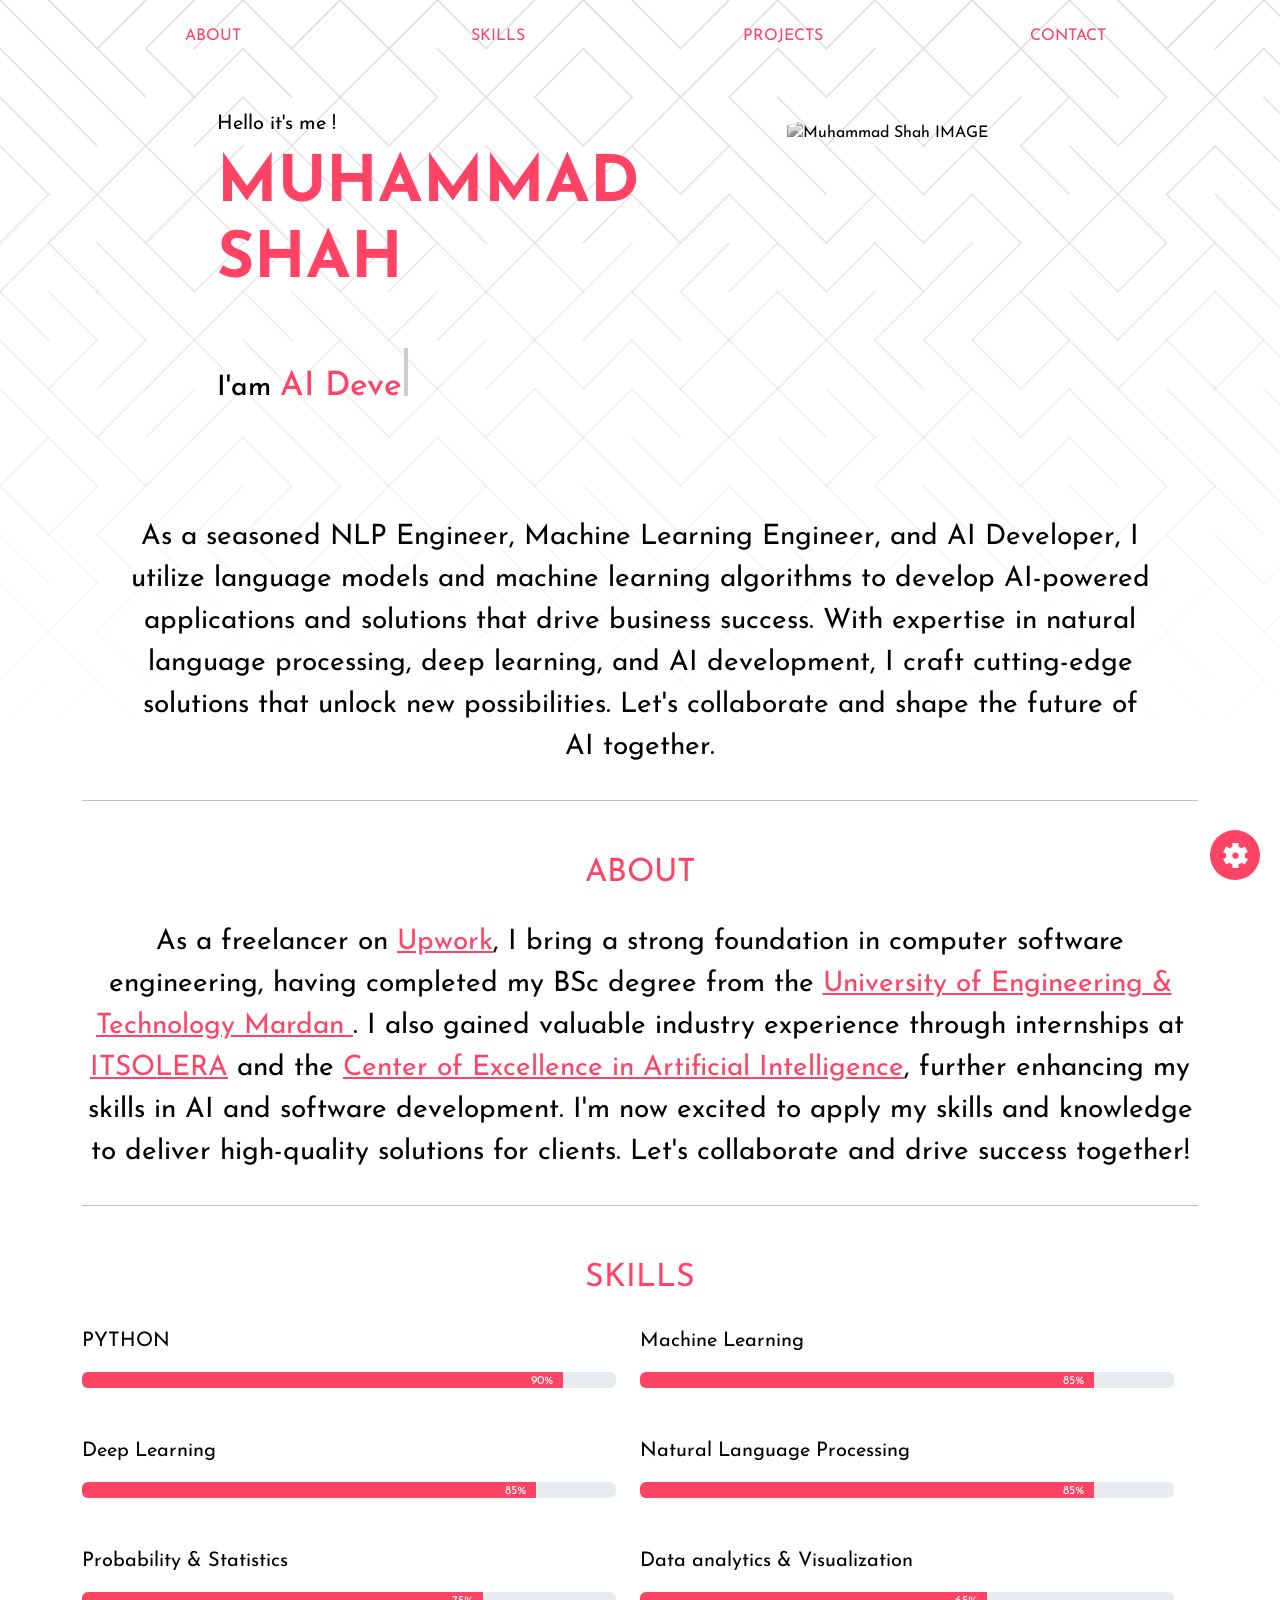
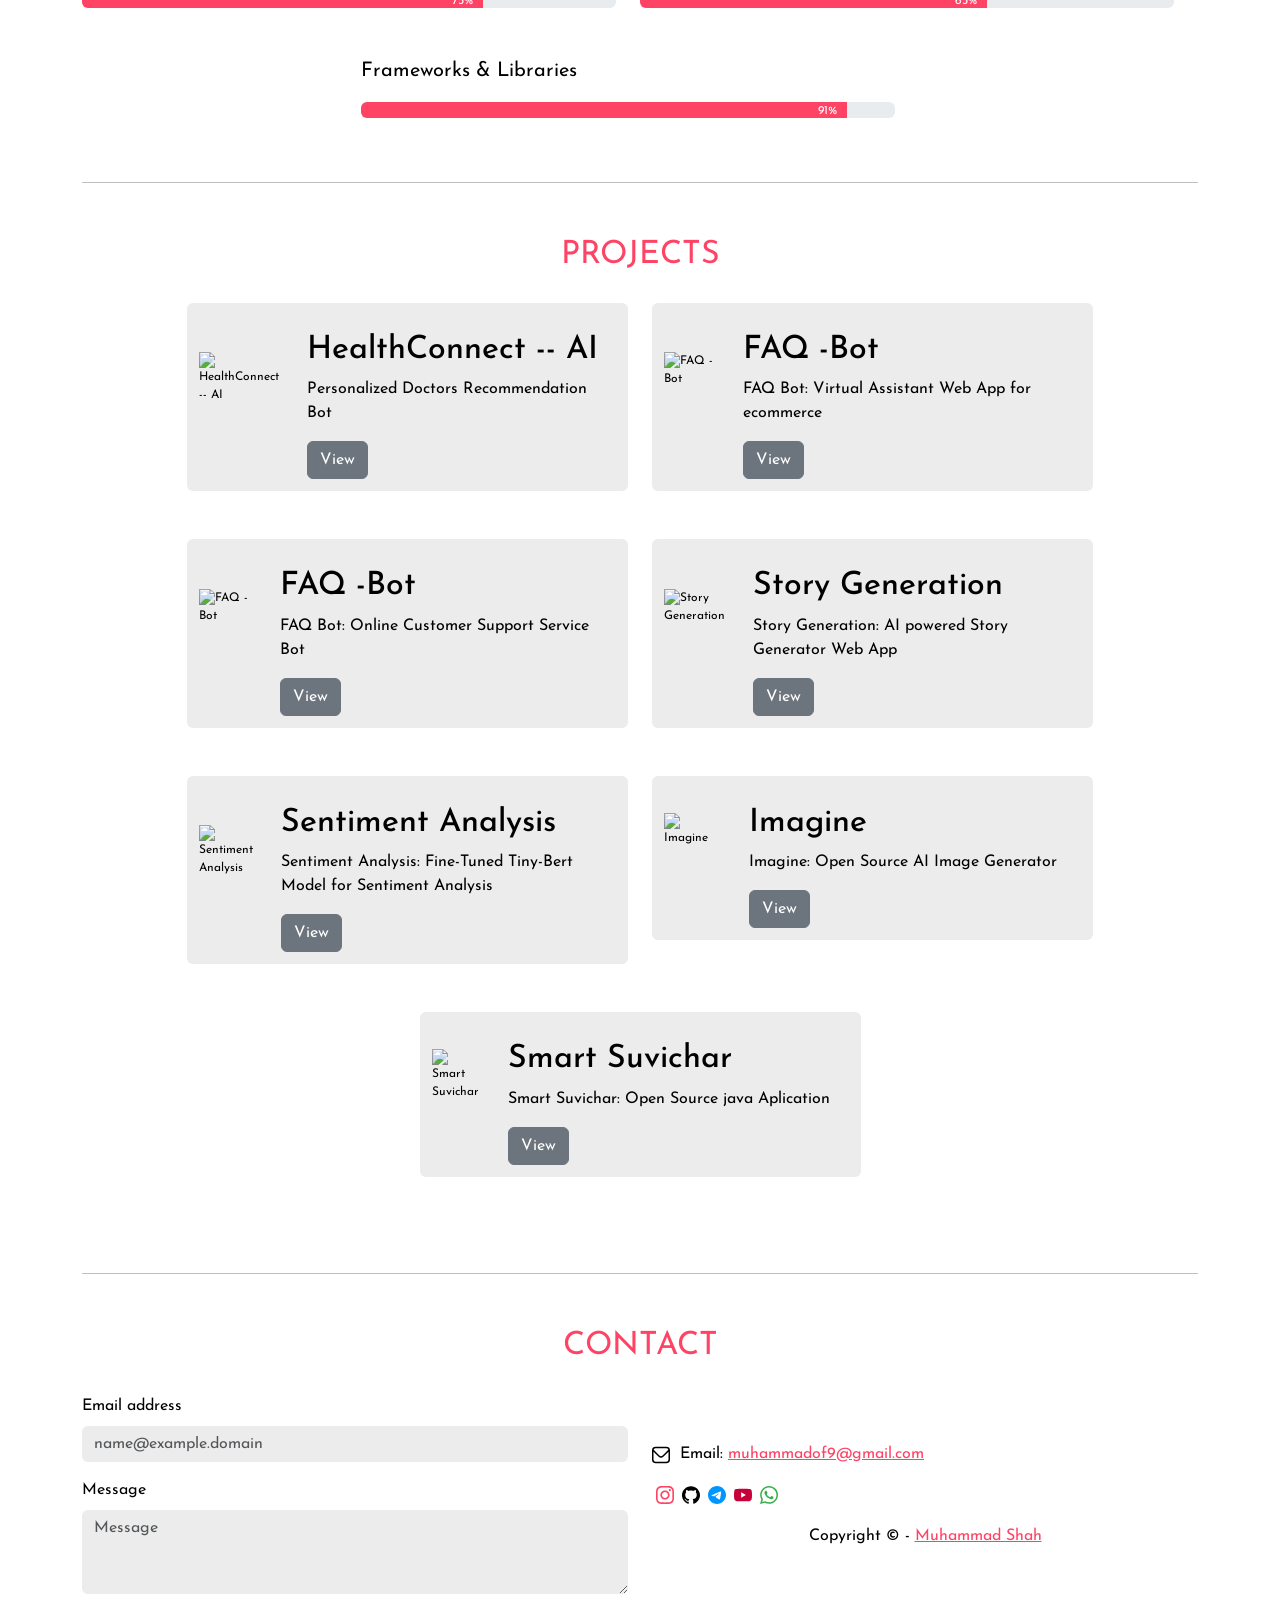
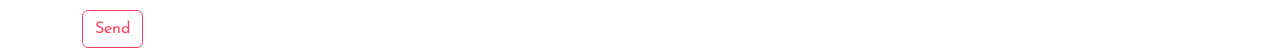
==== commit 1e8eaf1f: "projects" ====
--- a/index.html
+++ b/index.html
@@ -1,251 +1,377 @@
 <!DOCTYPE html>
 <html lang="en">
-
-<head>
-  <meta charset="UTF-8" />
-  <meta http-equiv="X-UA-Compatible" content="IE=edge" />
-  <meta name="viewport" content="width=device-width, initial-scale=1.0" />
-  <title>Muhammad Official - Muhammad Shah</title>
-  <meta name="title" content="Sohez Official - Muhammad Shah" />
-  <meta name="description"
-    content="My Name is Muhammad Shah I am NLP Engineer and Machine Learning Engineer. I love developing and building AI powered Applications." />
-  <meta name="keywords"
-    content="Muhammad Official, muhammad shah, Muhamma, Shah Official - MUHAMMAD SHAH, Portfolio website, personal website" />
-  <meta property="og:type" content="website" />
-  <meta name="theme-color" content="#151414" />
-  <link rel="canonical" href="https://muhammad-shah.github.io/" />
-  <meta name="”robots”" content="index, follow" />
-  <meta name="og_site_name" property="og:site_name" content="sohez.github.io" />
-  <meta name="apple-mobile-web-app-capable" content="yes" />
-  <meta name="apple-mobile-web-app-status-bar-style" content="#151414" />
-
-  <link rel="apple-touch-icon" href="https://avatars2.githubusercontent.com/u/114426942?v=4" />
-  <link rel="icon" type="image/x-icon" href="https://avatars2.githubusercontent.com/u/114426942?v=4" />
-
-  <!-- Bootstrap links -->
-  <link href="https://cdn.jsdelivr.net/npm/bootstrap@5.2.1/dist/css/bootstrap.min.css" rel="stylesheet"
-    integrity="sha384-iYQeCzEYFbKjA/T2uDLTpkwGzCiq6soy8tYaI1GyVh/UjpbCx/TYkiZhlZB6+fzT" crossorigin="anonymous" />
-
-  <link rel="stylesheet" href="https://fonts.googleapis.com/css2?family=Josefin+Sans&display=swap" />
-  <link rel="stylesheet" href="./style/style.css" />
-  <meta name="google-site-verification" content="bu-25FFf4PhQHh1K0g0TkBl234K940ET9TRibw34ExM" />
-</head>
-
-<body>
-  <div class="top-progress-container">
-    <div class="top-progress-bar" id="top-bar"></div>
-  </div>
-  <header>
-    <!-- navbar start -->
-    <div class="container mb-5">
-      <div class="row justify-content-center mt-4">
-        <div class="col-3 text-center">
-          <span class="maincolor fs-6 hover"><a href="#about" title="About" class="a-tag">ABOUT</a></span>
-        </div>
-        <div class="col-3 text-center">
-          <span class="maincolor fs-6 hover"><a href="#skills" title="Skills" class="a-tag">SKILLS</a></span>
-        </div>
-        <div class="col-3 text-center">
-          <span class="maincolor fs-6 hover"><a href="#Projects" title="Projects" class="a-tag">PROJECTS</a></span>
-        </div>
-        <div class="col-3 text-center">
-          <span class="maincolor fs-6 hover"><a href="#contact" title="Contact" class="a-tag">CONTACT</a></span>
-        </div>
-      </div>
+  <head>
+    <meta charset="UTF-8" />
+    <meta http-equiv="X-UA-Compatible" content="IE=edge" />
+    <meta name="viewport" content="width=device-width, initial-scale=1.0" />
+    <title>Muhammad Official - Muhammad Shah</title>
+    <meta name="title" content="Sohez Official - Muhammad Shah" />
+    <meta
+      name="description"
+      content="My Name is Muhammad Shah I am NLP Engineer and Machine Learning Engineer. I love developing and building AI powered Applications."
+    />
+    <meta
+      name="keywords"
+      content="Muhammad Official, muhammad shah, Muhamma, Shah Official - MUHAMMAD SHAH, Portfolio website, personal website"
+    />
+    <meta property="og:type" content="website" />
+    <meta name="theme-color" content="#151414" />
+    <link rel="canonical" href="https://muhammad-shah.github.io/" />
+    <meta name="”robots”" content="index, follow" />
+    <meta
+      name="og_site_name"
+      property="og:site_name"
+      content="sohez.github.io"
+    />
+    <meta name="apple-mobile-web-app-capable" content="yes" />
+    <meta name="apple-mobile-web-app-status-bar-style" content="#151414" />
+
+    <link
+      rel="apple-touch-icon"
+      href="https://avatars2.githubusercontent.com/u/114426942?v=4"
+    />
+    <link
+      rel="icon"
+      type="image/x-icon"
+      href="https://avatars2.githubusercontent.com/u/114426942?v=4"
+    />
+
+    <!-- Bootstrap links -->
+    <link
+      href="https://cdn.jsdelivr.net/npm/bootstrap@5.2.1/dist/css/bootstrap.min.css"
+      rel="stylesheet"
+      integrity="sha384-iYQeCzEYFbKjA/T2uDLTpkwGzCiq6soy8tYaI1GyVh/UjpbCx/TYkiZhlZB6+fzT"
+      crossorigin="anonymous"
+    />
+
+    <link
+      rel="stylesheet"
+      href="https://fonts.googleapis.com/css2?family=Josefin+Sans&display=swap"
+    />
+    <link rel="stylesheet" href="./style/style.css" />
+    <meta
+      name="google-site-verification"
+      content="bu-25FFf4PhQHh1K0g0TkBl234K940ET9TRibw34ExM"
+    />
+  </head>
+
+  <body>
+    <div class="top-progress-container">
+      <div class="top-progress-bar" id="top-bar"></div>
     </div>
-    <!-- navbar close -->
-
-    <!-- for image/name/effect start -->
-    <div class="container">
-      <div class="row align-items-center justify-content-center">
-        <div class="col-md-6 col-lg-6 col-sm-10">
-          <span class="fs-5">Hello it's me !</span>
-          <h1 class="fw-bold mt-2 maincolor big-title">
-            MUHAMMAD <br />
-            SHAH
-          </h1>
-
-          <h3 class="txt-color mt-5 mb-4">
-            <div class="co-type">
-              <p class="txt-color">
-                I'am
-                <span class="typed-text maincolor"></span><span class="cursor">&nbsp;</span>
+    <header>
+      <!-- navbar start -->
+      <div class="container mb-5">
+        <div class="row justify-content-center mt-4">
+          <div class="col-3 text-center">
+            <span class="maincolor fs-6 hover"
+              ><a href="#about" title="About" class="a-tag">ABOUT</a></span
+            >
+          </div>
+          <div class="col-3 text-center">
+            <span class="maincolor fs-6 hover"
+              ><a href="#skills" title="Skills" class="a-tag">SKILLS</a></span
+            >
+          </div>
+          <div class="col-3 text-center">
+            <span class="maincolor fs-6 hover"
+              ><a href="#Projects" title="Projects" class="a-tag"
+                >PROJECTS</a
+              ></span
+            >
+          </div>
+          <div class="col-3 text-center">
+            <span class="maincolor fs-6 hover"
+              ><a href="#contact" title="Contact" class="a-tag"
+                >CONTACT</a
+              ></span
+            >
+          </div>
+        </div>
+      </div>
+      <!-- navbar close -->
+
+      <!-- for image/name/effect start -->
+      <div class="container">
+        <div class="row align-items-center justify-content-center">
+          <div class="col-md-6 col-lg-6 col-sm-10">
+            <span class="fs-5">Hello it's me !</span>
+            <h1 class="fw-bold mt-2 maincolor big-title">
+              MUHAMMAD <br />
+              SHAH
+            </h1>
+
+            <h3 class="txt-color mt-5 mb-4">
+              <div class="co-type">
+                <p class="txt-color">
+                  I'am
+                  <span class="typed-text maincolor"></span
+                  ><span class="cursor">&nbsp;</span>
+                </p>
+              </div>
+            </h3>
+          </div>
+
+          <div class="col-lg-4 col-sm-10 col-md-4 mb-4 mt-4 img-co">
+            <img
+              src="https://avatars2.githubusercontent.com/u/114426942?v=4"
+              class="img-fluid logo"
+              alt="Muhammad Shah IMAGE"
+            />
+          </div>
+        </div>
+      </div>
+      <!-- for image/name/effect end -->
+    </header>
+    <main class="mt-5">
+      <div class="container">
+        <!-- meta discreption start -->
+        <div class="row justify-content-center">
+          <div class="col-11">
+            <p class="fs-3 mt-4 text-center txt-color">
+              As a seasoned NLP Engineer, Machine Learning Engineer, and AI
+              Developer, I utilize language models and machine learning
+              algorithms to develop AI-powered applications and solutions that
+              drive business success. With expertise in natural language
+              processing, deep learning, and AI development, I craft
+              cutting-edge solutions that unlock new possibilities. Let's
+              collaborate and shape the future of AI together.
+            </p>
+          </div>
+        </div>
+        <!-- meta discription end -->
+
+        <hr />
+
+        <!-- About section start -->
+        <div class="row mt-5">
+          <span class="maincolor text-center" id="about">ABOUT</span>
+          <p class="fs-3 mt-4 text-center txt-color">
+            As a freelancer on
+            <a
+              rel="noopener"
+              href="https://www.uetmardan.edu.pk/uetm/"
+              target="_blank"
+              class="maincolor"
+              >Upwork</a
+            >, I bring a strong foundation in computer software engineering,
+            having completed my BSc degree from the
+            <a
+              rel="noopener"
+              href="https://www.uetmardan.edu.pk/uetm/"
+              target="_blank"
+              class="maincolor"
+              >University of Engineering &amp; Technology Mardan </a
+            >. I also gained valuable industry experience through internships at
+            <a
+              rel="noopener"
+              href="https://www.uetmardan.edu.pk/uetm/"
+              target="_blank"
+              class="maincolor"
+              >ITSOLERA</a
+            >
+            and the
+            <a
+              rel="noopener"
+              href="https://www.uetmardan.edu.pk/uetm/"
+              target="_blank"
+              class="maincolor"
+            >
+              Center of Excellence in Artificial Intelligence</a
+            >, further enhancing my skills in AI and software development. I'm
+            now excited to apply my skills and knowledge to deliver high-quality
+            solutions for clients. Let's collaborate and drive success together!
+          </p>
+        </div>
+        <!-- about section end -->
+        <hr />
+
+        <!-- Skills -->
+        <div class="row mt-5">
+          <span class="maincolor text-center mb-4" id="skills">SKILLS</span>
+          <div class="row justify-content-center" id="progress-data"></div>
+        </div>
+        <!-- skills close -->
+        <hr />
+        <!-- Projects start-->
+        <div class="row mt-5 mb-5 justify-content-center">
+          <span class="maincolor text-center mb-4" id="Projects">PROJECTS</span>
+          <div class="row justify-content-center" id="project-container"></div>
+        </div>
+        <!-- Projects end-->
+        <hr />
+        <!-- contact start -->
+        <div class="row mt-5 justify-content-center">
+          <span class="maincolor text-center mb-4" id="contact">CONTACT</span>
+          <div class="col-md-10 col-lg-6">
+            <!-- form -->
+            <form id="formid">
+              <div class="mb-3">
+                <input type="hidden" name="Name" id="Name" value="@PORTFOLIO" />
+                <label for="Email" class="form-label">Email address</label>
+                <input
+                  type="email"
+                  class="form-control input-bg"
+                  id="Email"
+                  name="Email"
+                  placeholder="name@example.domain"
+                />
+              </div>
+              <div class="mb-3">
+                <label for="Message" class="form-label">Message</label>
+                <textarea
+                  class="form-control input-bg"
+                  id="Message"
+                  name="Request"
+                  rows="3"
+                  placeholder="Message"
+                ></textarea>
+              </div>
+              <button id="submit" type="submit" class="btn">Send</button>
+              <span id="checker" class="maincolor"></span>
+            </form>
+          </div>
+          <div class="col-md-10 col-lg-6 justify-content-center mt-5">
+            <!-- social links -->
+            <div class="row">
+              <p>
+                <img title="email icon" src="./res/email.svg" />
+                &nbsp;Email:
+                <a
+                  href="mailto:sohelsayyed1235@gmail.com"
+                  title="email"
+                  class="maincolor"
+                >
+                  muhammadof9@gmail.com
+                </a>
               </p>
             </div>
-          </h3>
-        </div>
-
-        <div class="col-lg-4 col-sm-10 col-md-4 mb-4 mt-4 img-co">
-          <img src="https://avatars2.githubusercontent.com/u/114426942?v=4" class="img-fluid logo"
-            alt="Muhammad Shah IMAGE" />
-        </div>
-      </div>
-    </div>
-    <!-- for image/name/effect end -->
-  </header>
-  <main class="mt-5">
-    <div class="container">
-      <!-- meta discreption start -->
-      <div class="row justify-content-center">
-        <div class="col-11">
-          <p class="fs-3 mt-4 text-center txt-color" class="txt-color">
-            As a seasoned NLP Engineer, Machine Learning Engineer, and AI
-            Developer, I utilize language models and machine learning
-            algorithms to develop AI-powered applications and solutions that
-            drive business success. With expertise in natural language
-            processing, deep learning, and AI development, I craft
-            cutting-edge solutions that unlock new possibilities. Let's
-            collaborate and shape the future of AI together.
-          </p>
-        </div>
-      </div>
-      <!-- meta discription end -->
-
-      <hr />
-
-      <!-- About section start -->
-      <div class="row mt-5">
-        <span class="maincolor text-center" id="about">ABOUT</span>
-        <p class="fs-3 mt-4 text-center txt-color">
-          As a freelancer on
-          <a rel="noopener" href="https://www.uetmardan.edu.pk/uetm/" target="_blank" class="maincolor">Upwork</a>, I
-          bring a strong foundation in computer software engineering,
-          having completed my BSc degree from the
-          <a rel="noopener" href="https://www.uetmardan.edu.pk/uetm/" target="_blank" class="maincolor">University of
-            Engineering &amp; Technology Mardan </a>. I also gained valuable industry experience through internships at
-          <a rel="noopener" href="https://www.uetmardan.edu.pk/uetm/" target="_blank" class="maincolor">ITSOLERA</a>
-          and the
-          <a rel="noopener" href="https://www.uetmardan.edu.pk/uetm/" target="_blank" class="maincolor">
-            Center of Excellence in Artificial Intelligence</a>, further enhancing my skills in AI and software
-          development. I'm
-          now excited to apply my skills and knowledge to deliver high-quality
-          solutions for clients. Let's collaborate and drive success together!
-        </p>
-      </div>
-      <!-- about section end -->
-      <hr />
-
-      <!-- Skills -->
-      <div class="row mt-5">
-        <span class="maincolor text-center mb-4" id="skills">SKILLS</span>
-        <div class="row justify-content-center" id="progress-data"></div>
-      </div>
-      <!-- skills close -->
-      <hr />
-      <!-- Projects start-->
-      <div class="row mt-5 mb-5 justify-content-center">
-        <span class="maincolor text-center mb-4" id="Projects">PROJECTS</span>
-        <div class="row justify-content-center" id="project-container"></div>
-      </div>
-      <!-- Projects end-->
-      <hr />
-      <!-- contact start -->
-      <div class="row mt-5 justify-content-center">
-        <span class="maincolor text-center mb-4" id="contact">CONTACT</span>
-        <div class="col-md-10 col-lg-6">
-          <!-- form -->
-          <form id="formid">
-            <div class="mb-3">
-              <input type="hidden" name="Name" id="Name" value="@PORTFOLIO" />
-              <label for="Email" class="form-label">Email address</label>
-              <input type="email" class="form-control input-bg" id="Email" name="Email"
-                placeholder="name@example.domain" />
+            <div class="row" id="social-links">
+              <ul>
+                <li>
+                  <a rel="noopener" href="#" target="_blank" title="Instagram">
+                    <img
+                      title="Instagram"
+                      src="./res/instagram.svg"
+                      class="svg-icon"
+                    />
+                  </a>
+                </li>
+                <li>
+                  <a
+                    rel="noopener"
+                    href="https://github.com/Muhammad-Shah"
+                    target="_blank"
+                    title="GitHub"
+                  >
+                    <img
+                      title="GitHub"
+                      src="./res/github.svg"
+                      class="svg-icon"
+                    />
+                  </a>
+                </li>
+                <li>
+                  <a rel="noopener" href="#" target="_blank" title="Telegram">
+                    <img
+                      title="Telegram"
+                      src="./res/telegram.svg"
+                      class="svg-icon"
+                    />
+                  </a>
+                </li>
+                <li>
+                  <a rel="noopener" href="#" target="_blank" title="YouTube">
+                    <img
+                      title="YouTube"
+                      src="./res/youtube.svg"
+                      class="svg-icon"
+                    />
+                  </a>
+                </li>
+                <li>
+                  <a
+                    rel="noopener"
+                    href="https://api.whatsapp.com/send?phone=92319361867"
+                    target="_blank"
+                    title="Whatsapp"
+                  >
+                    <img
+                      title="Whatsapp"
+                      src="./res/whatsapp.svg"
+                      class="svg-icon"
+                    />
+                  </a>
+                </li>
+              </ul>
             </div>
-            <div class="mb-3">
-              <label for="Message" class="form-label">Message</label>
-              <textarea class="form-control input-bg" id="Message" name="Request" rows="3"
-                placeholder="Message"></textarea>
-            </div>
-            <button id="submit" type="submit" class="btn">Send</button>
-            <span id="checker" class="maincolor"></span>
-          </form>
-        </div>
-        <div class="col-md-10 col-lg-6 justify-content-center mt-5">
-          <!-- social links -->
-          <div class="row">
-            <p>
-              <img title="email icon" src="./res/email.svg" />
-              &nbsp;Email:
-              <a href="mailto:sohelsayyed1235@gmail.com" title="email" class="maincolor">
-                muhammadof9@gmail.com
-              </a>
+            <p class="text-center">
+              Copyright © -
+              <a
+                rel="noopener"
+                href="https://muhammad-shah.github.io/"
+                target="_blank"
+                class="maincolor"
+                title="Home-Page"
+                >Muhammad Shah</a
+              >
             </p>
           </div>
-          <div class="row" id="social-links">
-            <ul>
-              <li>
-                <a rel="noopener" href="#" target="_blank" title="Instagram">
-                  <img title="Instagram" src="./res/instagram.svg" class="svg-icon" />
-                </a>
-              </li>
-              <li>
-                <a rel="noopener" href="https://github.com/Muhammad-Shah" target="_blank" title="GitHub">
-                  <img title="GitHub" src="./res/github.svg" class="svg-icon" />
-                </a>
-              </li>
-              <li>
-                <a rel="noopener" href="#" target="_blank" title="Telegram">
-                  <img title="Telegram" src="./res/telegram.svg" class="svg-icon" />
-                </a>
-              </li>
-              <li>
-                <a rel="noopener" href="#" target="_blank" title="YouTube">
-                  <img title="YouTube" src="./res/youtube.svg" class="svg-icon" />
-                </a>
-              </li>
-              <li>
-                <a rel="noopener" href="https://api.whatsapp.com/send?phone=92319361867" target="_blank"
-                  title="Whatsapp">
-                  <img title="Whatsapp" src="./res/whatsapp.svg" class="svg-icon" />
-                </a>
-              </li>
-            </ul>
-          </div>
-          <p class="text-center">
-            Copyright © -
-            <a rel="noopener" href="https://muhammad-shah.github.io/" target="_blank" class="maincolor"
-              title="Home-Page">Muhammad Shah</a>
-          </p>
-        </div>
-      </div>
-    </div>
-  </main>
-
-  <footer>
-    <!-- bottom card -->
-    <div class="crd" id="toggle-card">
-      <p class="text-center maincolor">Select Color</p>
-      <div class="row justify-content-center mt-3 mb-4">
-        <div class="col-5 text-center me-4" id="color-1" onclick="setcolor('#0096FF',0)">
-          <img title="check icon" class="tic" src="./res/check-circle.svg" />
-        </div>
-        <div class="col-5 text-center" id="color-2" onclick="setcolor('#fe4365',1)">
-          <img title="check icon" class="tic" src="./res/check-circle.svg" />
-        </div>
-      </div>
-      <div class="row justify-content-center mt-4 mb-4">
-        <div class="col-5 text-center me-4" id="color-3" onclick="setcolor('#e39801',2)">
-          <img title="check icon" class="tic" src="./res/check-circle.svg" />
-        </div>
-        <div class="col-5 text-center" id="color-4" onclick="setcolor('#37af49',3)">
-          <img title="check icon" class="tic" src="./res/check-circle.svg" />
-        </div>
-      </div>
-    </div>
-
-    <!-- button for card show hide -->
-    <div class="bbt" onclick="toggle_card()">
-      <img title="settings icon" src="./res/settings.svg" />
-    </div>
-  </footer>
-
-  <script src="./script/logic.js"></script>
-  <script src="./script/skills/progress.js"></script>
-  <script src="./script/typeing.js"></script>
-  <script src="./script/send.js"></script>
-  <script src="./script/project/project.js"></script>
-  <!-- For seo dont think about -->
-  <script type="application/ld+json">
+        </div>
+      </div>
+    </main>
+
+    <footer>
+      <!-- bottom card -->
+      <div class="crd" id="toggle-card">
+        <p class="text-center maincolor">Select Color</p>
+        <div class="row justify-content-center mt-3 mb-4">
+          <div
+            class="col-5 text-center me-4"
+            id="color-1"
+            onclick="setcolor('#0096FF',0)"
+          >
+            <img title="check icon" class="tic" src="./res/check-circle.svg" />
+          </div>
+          <div
+            class="col-5 text-center"
+            id="color-2"
+            onclick="setcolor('#fe4365',1)"
+          >
+            <img title="check icon" class="tic" src="./res/check-circle.svg" />
+          </div>
+        </div>
+        <div class="row justify-content-center mt-4 mb-4">
+          <div
+            class="col-5 text-center me-4"
+            id="color-3"
+            onclick="setcolor('#e39801',2)"
+          >
+            <img title="check icon" class="tic" src="./res/check-circle.svg" />
+          </div>
+          <div
+            class="col-5 text-center"
+            id="color-4"
+            onclick="setcolor('#37af49',3)"
+          >
+            <img title="check icon" class="tic" src="./res/check-circle.svg" />
+          </div>
+        </div>
+      </div>
+
+      <!-- button for card show hide -->
+      <div class="bbt" onclick="toggle_card()">
+        <img title="settings icon" src="./res/settings.svg" />
+      </div>
+    </footer>
+
+    <script src="./script/logic.js"></script>
+    <script src="./script/skills/progress.js"></script>
+    <script src="./script/typeing.js"></script>
+    <script src="./script/send.js"></script>
+    <script src="./script/project/project.js"></script>
+    <!-- For seo dont think about -->
+    <script type="application/ld+json">
       {
         "@context": "https://schema.org/",
         "@type": "Person",
@@ -264,6 +390,5 @@
         }
       }
     </script>
-</body>
-
-</html>+  </body>
+</html>
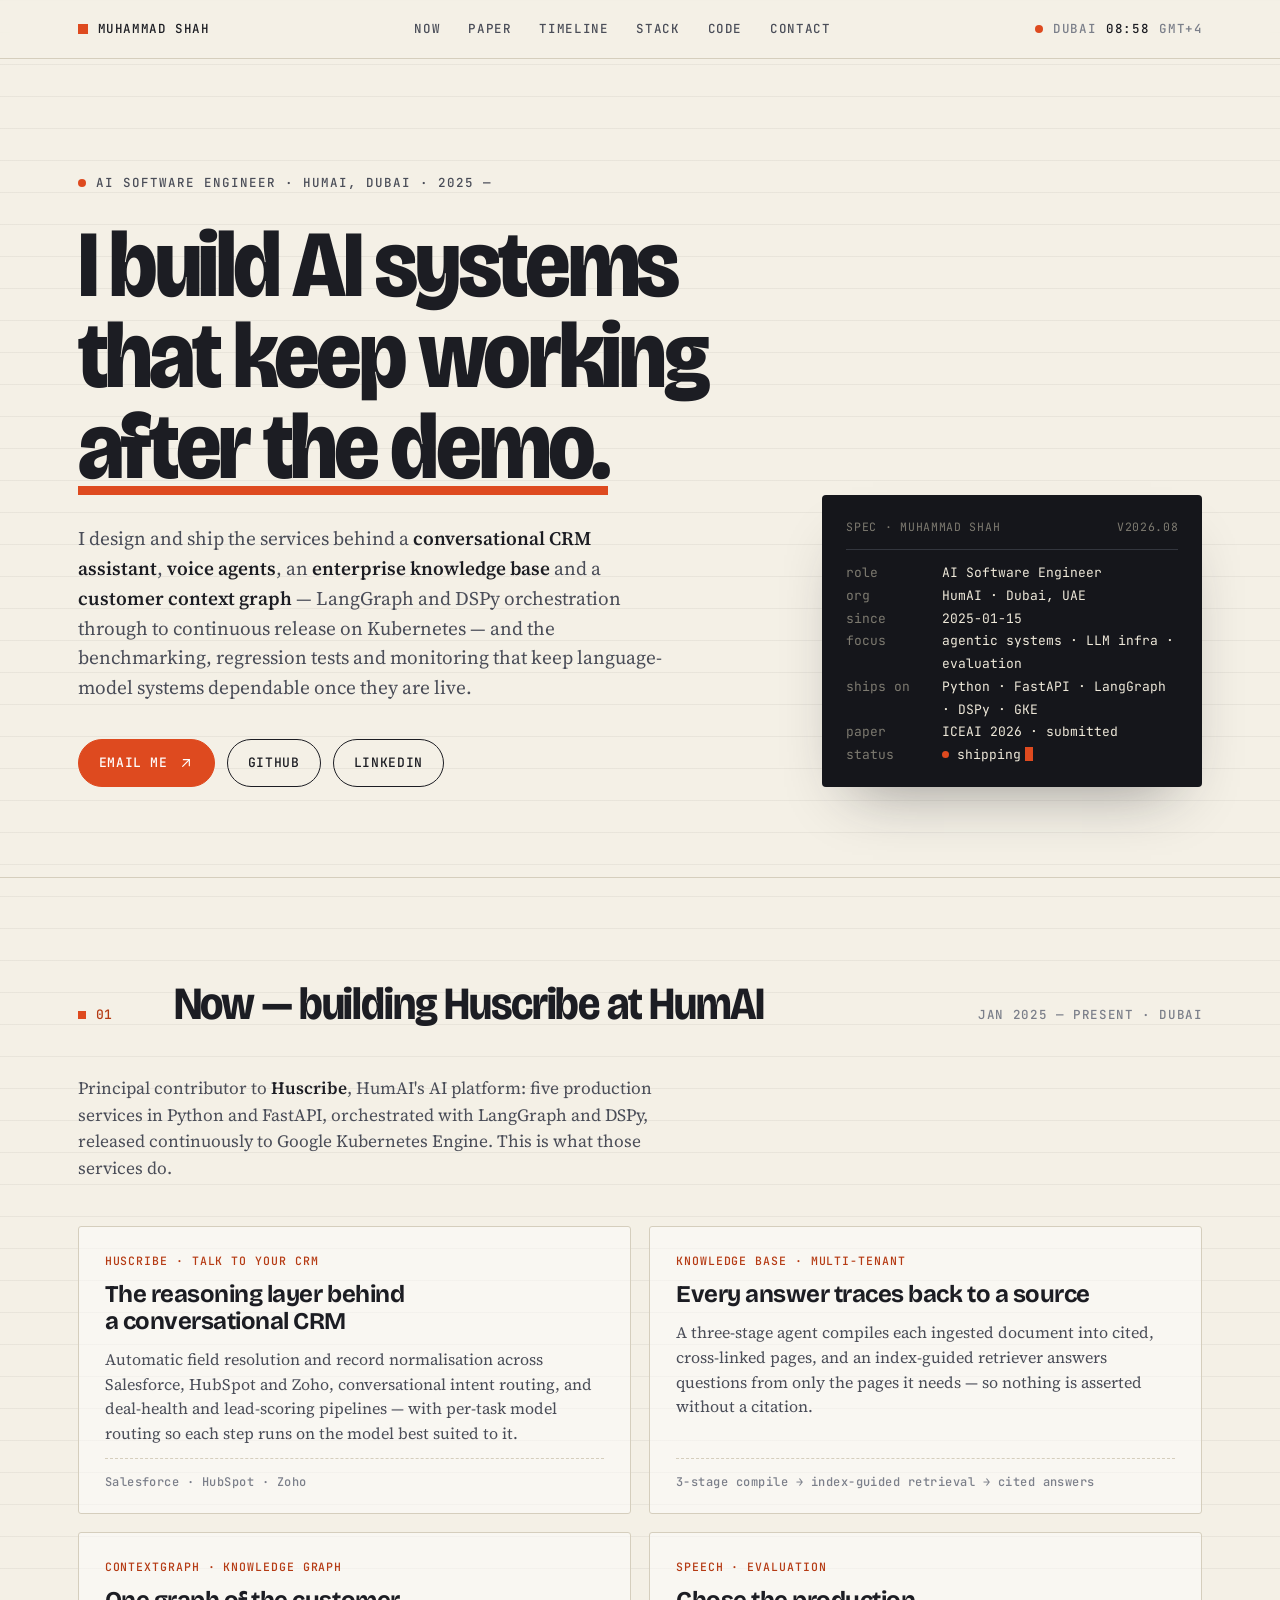
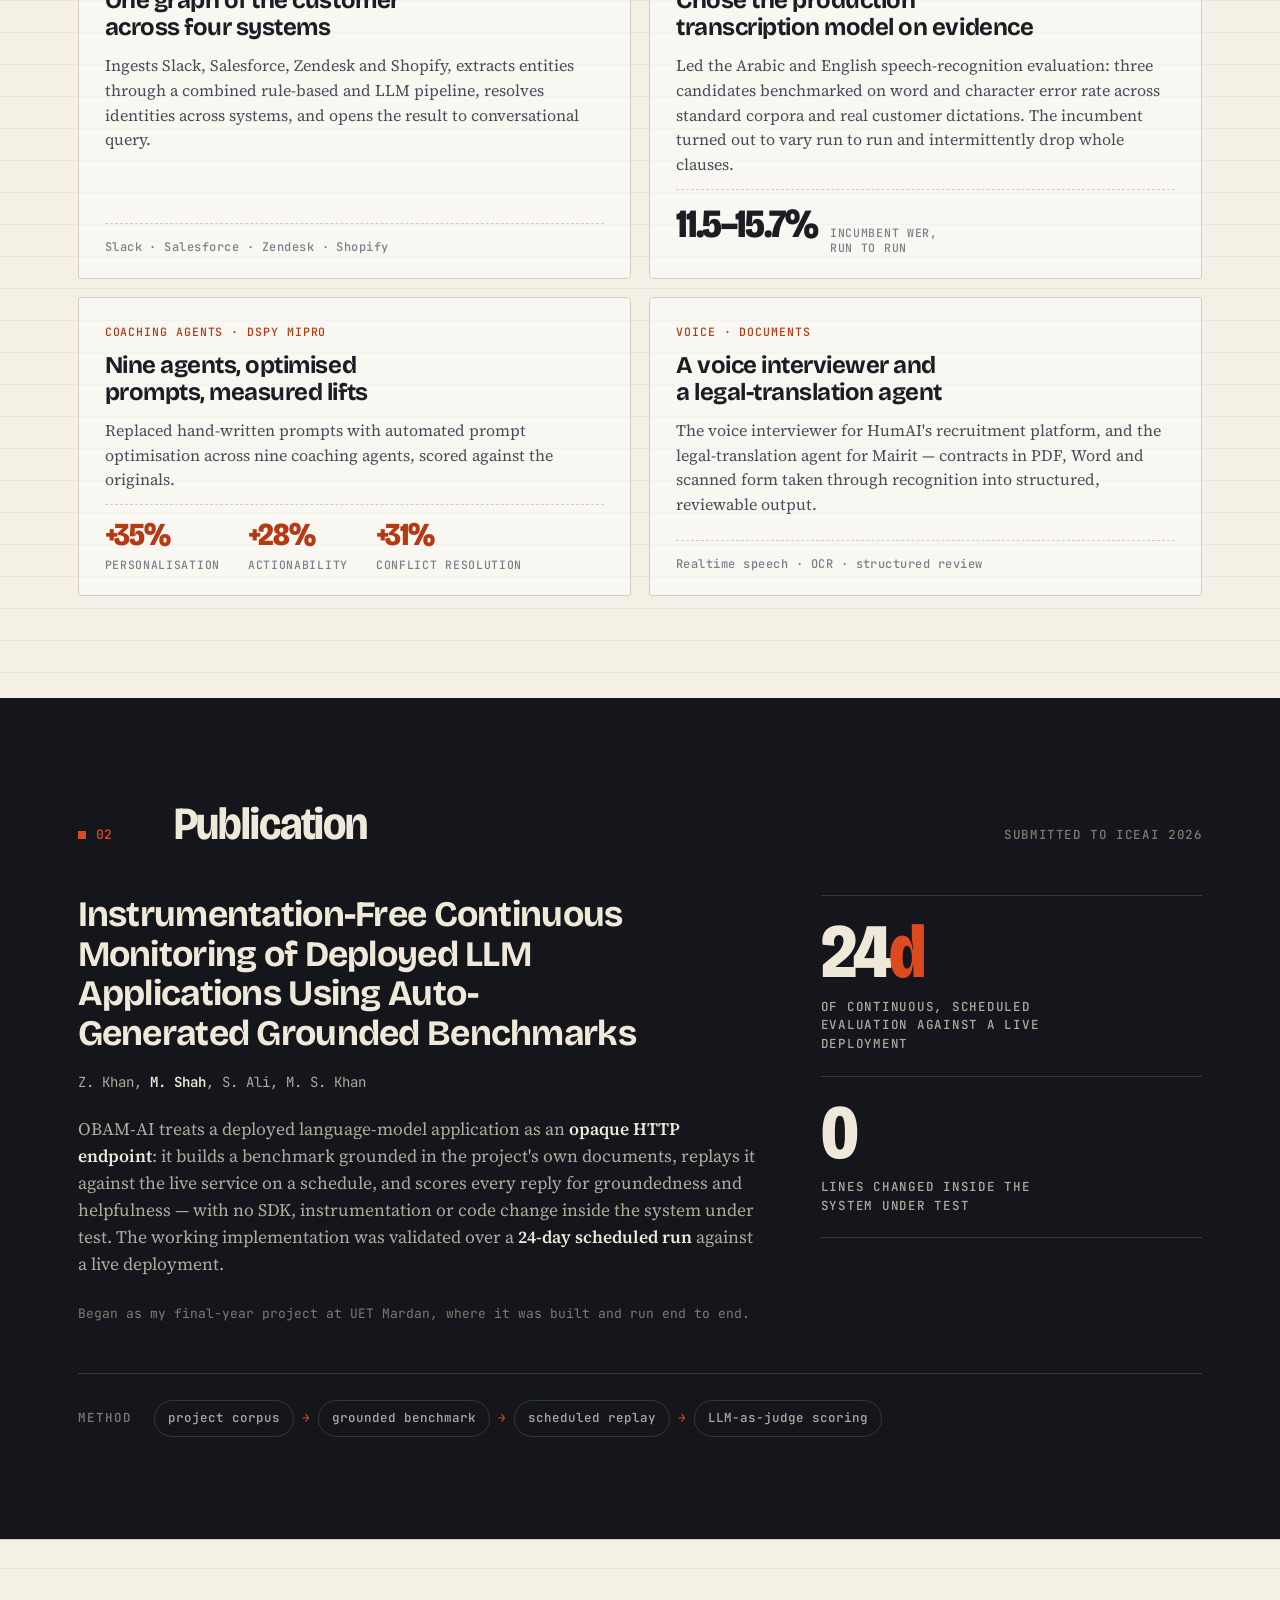
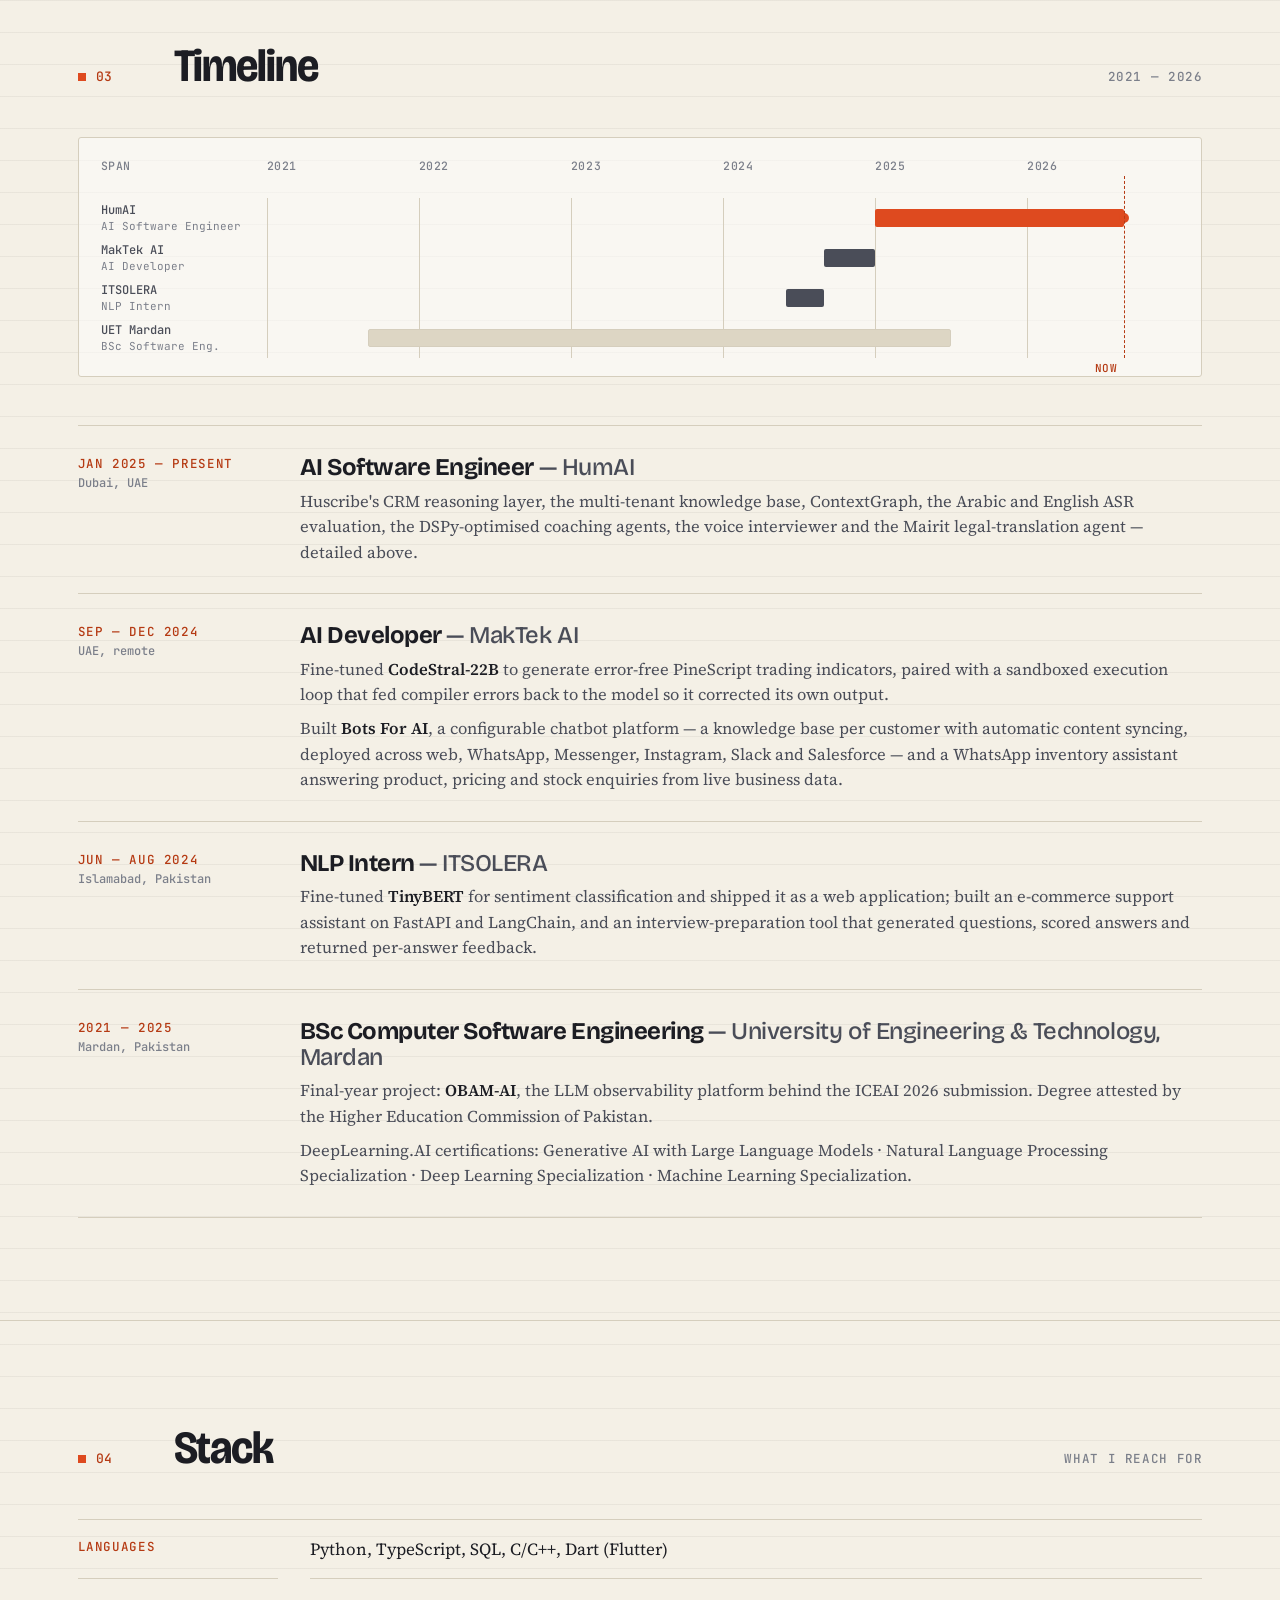
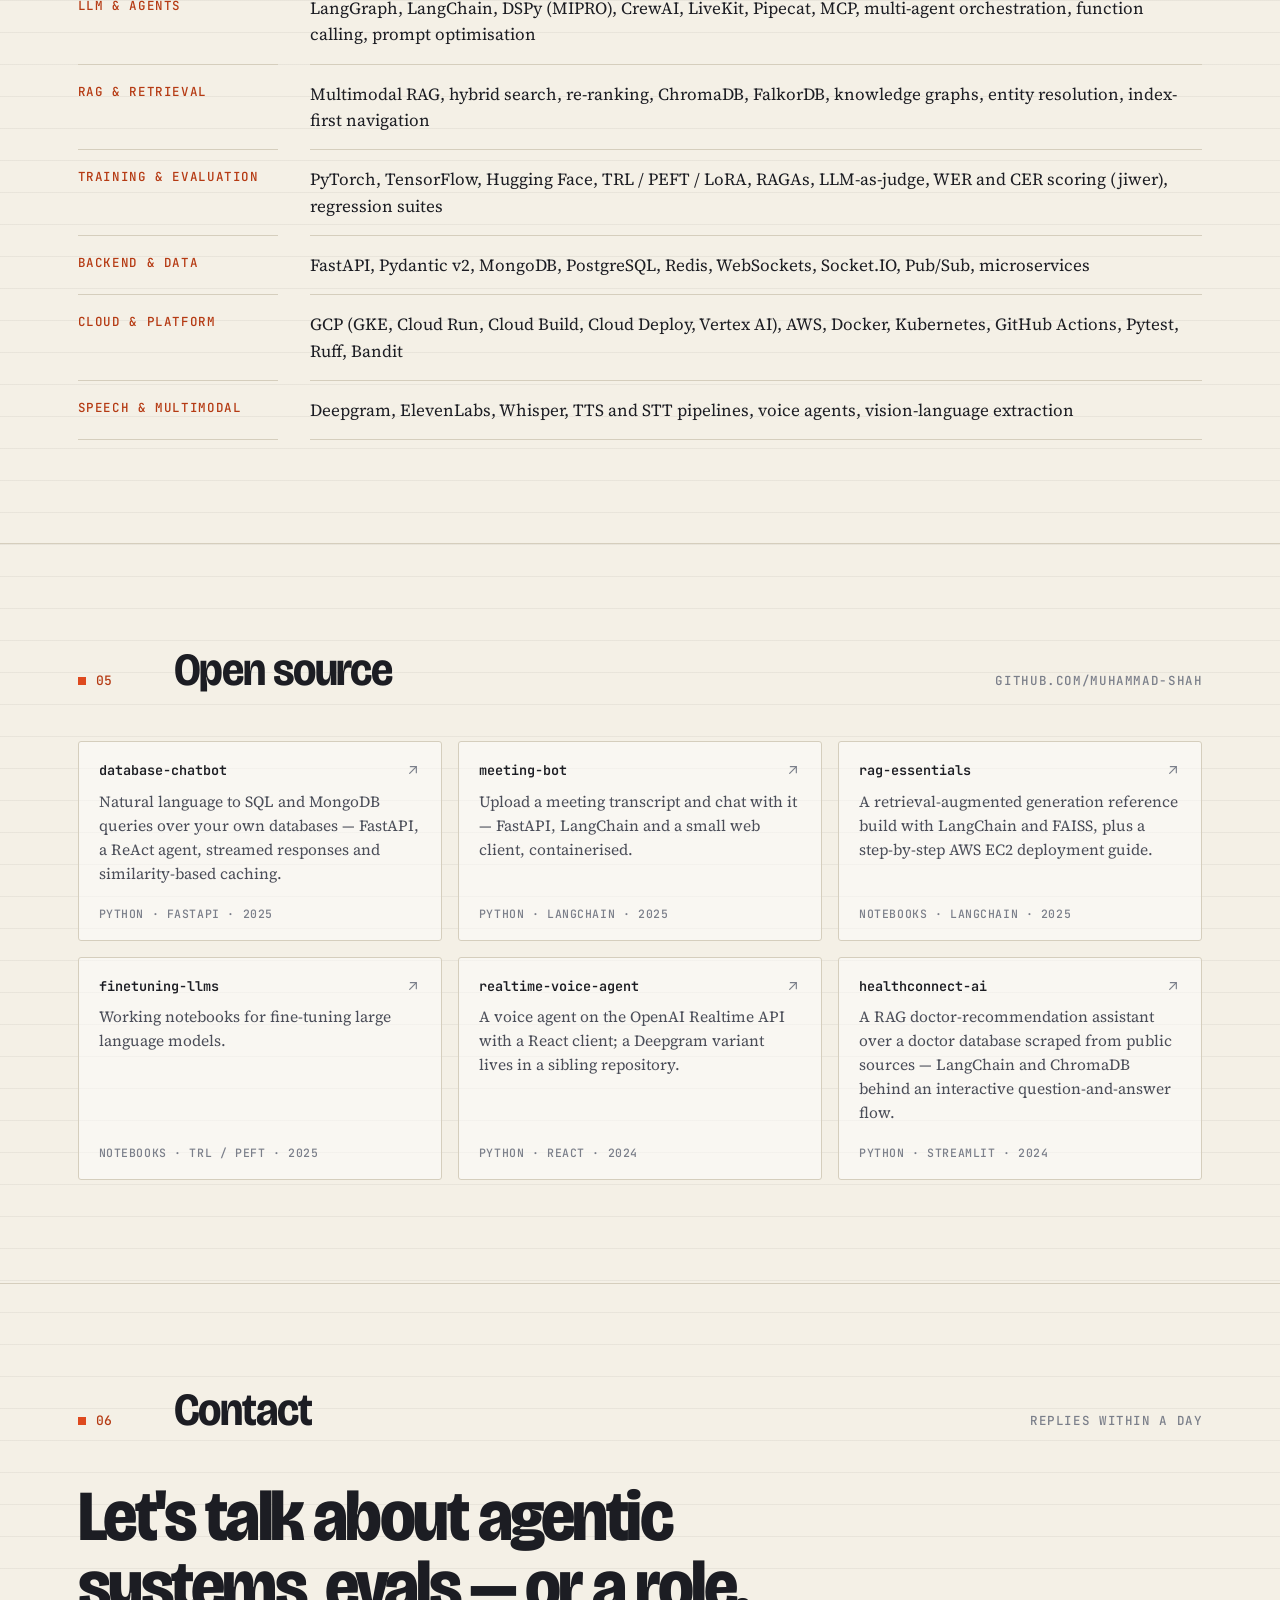
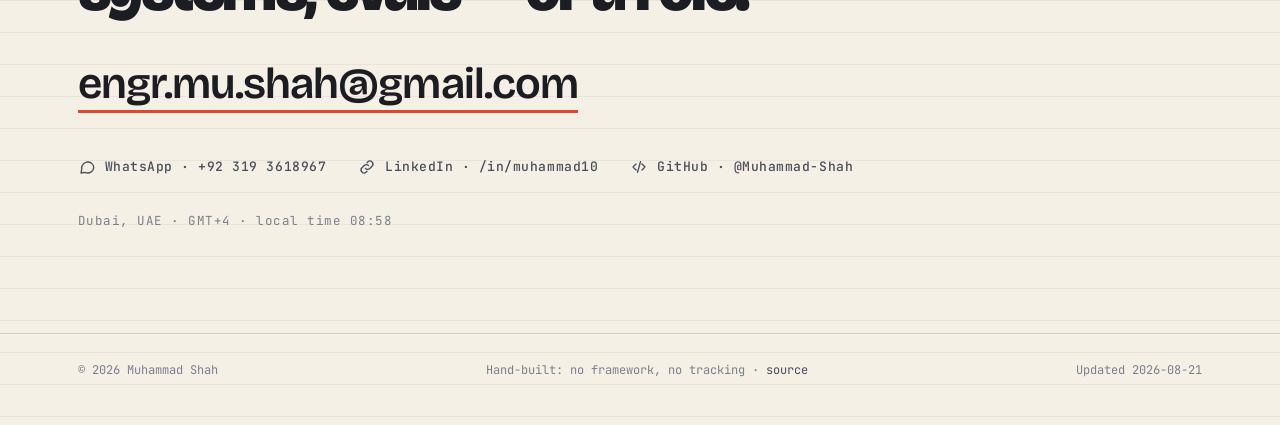
==== commit c4ddc21f: "feat: rebuild portfolio for 2026 — new design and current accomplishments Replaces the 2024 template" ====
--- a/index.html
+++ b/index.html
@@ -1,394 +1,338 @@
 <!DOCTYPE html>
 <html lang="en">
-  <head>
-    <meta charset="UTF-8" />
-    <meta http-equiv="X-UA-Compatible" content="IE=edge" />
-    <meta name="viewport" content="width=device-width, initial-scale=1.0" />
-    <title>Muhammad Official - Muhammad Shah</title>
-    <meta name="title" content="Sohez Official - Muhammad Shah" />
-    <meta
-      name="description"
-      content="My Name is Muhammad Shah I am NLP Engineer and Machine Learning Engineer. I love developing and building AI powered Applications."
-    />
-    <meta
-      name="keywords"
-      content="Muhammad Official, muhammad shah, Muhamma, Shah Official - MUHAMMAD SHAH, Portfolio website, personal website"
-    />
-    <meta property="og:type" content="website" />
-    <meta name="theme-color" content="#151414" />
-    <link rel="canonical" href="https://muhammad-shah.github.io/" />
-    <meta name="”robots”" content="index, follow" />
-    <meta
-      name="og_site_name"
-      property="og:site_name"
-      content="sohez.github.io"
-    />
-    <meta name="apple-mobile-web-app-capable" content="yes" />
-    <meta name="apple-mobile-web-app-status-bar-style" content="#151414" />
-
-    <link
-      rel="apple-touch-icon"
-      href="https://avatars2.githubusercontent.com/u/114426942?v=4"
-    />
-    <link
-      rel="icon"
-      type="image/x-icon"
-      href="https://avatars2.githubusercontent.com/u/114426942?v=4"
-    />
-
-    <!-- Bootstrap links -->
-    <link
-      href="https://cdn.jsdelivr.net/npm/bootstrap@5.2.1/dist/css/bootstrap.min.css"
-      rel="stylesheet"
-      integrity="sha384-iYQeCzEYFbKjA/T2uDLTpkwGzCiq6soy8tYaI1GyVh/UjpbCx/TYkiZhlZB6+fzT"
-      crossorigin="anonymous"
-    />
-
-    <link
-      rel="stylesheet"
-      href="https://fonts.googleapis.com/css2?family=Josefin+Sans&display=swap"
-    />
-    <link rel="stylesheet" href="./style/style.css" />
-    <meta
-      name="google-site-verification"
-      content="bu-25FFf4PhQHh1K0g0TkBl234K940ET9TRibw34ExM"
-    />
-  </head>
-
-  <body>
-    <div class="top-progress-container">
-      <div class="top-progress-bar" id="top-bar"></div>
+<head>
+  <meta charset="utf-8">
+  <meta name="viewport" content="width=device-width, initial-scale=1">
+  <title>Muhammad Shah — AI Software Engineer, Dubai</title>
+  <meta name="description" content="Muhammad Shah is an AI software engineer at HumAI in Dubai, building production agentic systems: LangGraph and DSPy orchestration, RAG and knowledge graphs, voice agents, and the evaluation and monitoring that keep them dependable. Co-author of a paper on instrumentation-free LLM monitoring submitted to ICEAI 2026.">
+  <meta name="author" content="Muhammad Shah">
+  <meta name="robots" content="index, follow">
+  <meta name="theme-color" content="#f4f0e6">
+  <link rel="canonical" href="https://muhammad-shah.github.io/">
+  <link rel="icon" href="assets/favicon.svg" type="image/svg+xml">
+  <link rel="apple-touch-icon" href="assets/icon-180.png">
+
+  <meta property="og:type" content="website">
+  <meta property="og:site_name" content="Muhammad Shah">
+  <meta property="og:title" content="Muhammad Shah — AI Software Engineer, Dubai">
+  <meta property="og:description" content="Production agentic systems, LLM infrastructure and the evaluation that keeps them honest. AI software engineer at HumAI; co-author of an ICEAI 2026 submission on instrumentation-free LLM monitoring.">
+  <meta property="og:url" content="https://muhammad-shah.github.io/">
+  <meta property="og:image" content="https://muhammad-shah.github.io/assets/og.png">
+  <meta property="og:image:width" content="1200">
+  <meta property="og:image:height" content="630">
+  <meta property="og:image:alt" content="Muhammad Shah — I build AI systems that keep working after the demo.">
+  <meta name="twitter:card" content="summary_large_image">
+  <meta name="twitter:title" content="Muhammad Shah — AI Software Engineer, Dubai">
+  <meta name="twitter:description" content="Production agentic systems, LLM infrastructure and the evaluation that keeps them honest.">
+  <meta name="twitter:image" content="https://muhammad-shah.github.io/assets/og.png">
+
+  <link rel="preconnect" href="https://fonts.googleapis.com">
+  <link rel="preconnect" href="https://fonts.gstatic.com" crossorigin>
+  <link rel="stylesheet" href="https://fonts.googleapis.com/css2?family=Bricolage+Grotesque:opsz,wdth,wght@12..96,75..100,200..800&amp;family=Source+Serif+4:ital,opsz,wght@0,8..60,300..700;1,8..60,300..700&amp;family=JetBrains+Mono:wght@400;500;600&amp;display=swap">
+  <link rel="stylesheet" href="css/site.css">
+
+  <script type="application/ld+json">
+  {
+    "@context": "https://schema.org",
+    "@type": "Person",
+    "name": "Muhammad Shah",
+    "url": "https://muhammad-shah.github.io/",
+    "image": "https://muhammad-shah.github.io/assets/og.png",
+    "jobTitle": "AI Software Engineer",
+    "email": "mailto:engr.mu.shah@gmail.com",
+    "worksFor": { "@type": "Organization", "name": "HumAI", "url": "https://humai.ae/" },
+    "alumniOf": { "@type": "CollegeOrUniversity", "name": "University of Engineering and Technology, Mardan" },
+    "address": { "@type": "PostalAddress", "addressLocality": "Dubai", "addressCountry": "AE" },
+    "sameAs": ["https://github.com/Muhammad-Shah", "https://www.linkedin.com/in/muhammad10"],
+    "knowsAbout": ["Agentic systems", "LLM evaluation", "Retrieval-augmented generation", "Knowledge graphs", "Voice agents", "FastAPI", "LangGraph", "DSPy"]
+  }
+  </script>
+</head>
+
+<body>
+  <a class="skip" href="#main">Skip to content</a>
+
+  <header class="topbar">
+    <div class="topbar__in">
+      <a class="brand" href="#top" aria-label="Muhammad Shah — top of page"><span class="brand__mark" aria-hidden="true"></span>Muhammad Shah</a>
+      <nav class="nav" aria-label="Sections">
+        <a href="#now">Now</a>
+        <a href="#paper">Paper</a>
+        <a href="#timeline" data-mh="">Timeline</a>
+        <a href="#stack" data-mh="">Stack</a>
+        <a href="#code">Code</a>
+        <a href="#contact">Contact</a>
+      </nav>
+      <div class="clock"><span class="pulse" aria-hidden="true"></span>Dubai <span data-clock="">--:--</span> GMT+4</div>
     </div>
-    <header>
-      <!-- navbar start -->
-      <div class="container mb-5">
-        <div class="row justify-content-center mt-4">
-          <div class="col-3 text-center">
-            <span class="maincolor fs-6 hover"
-              ><a href="#about" title="About" class="a-tag">ABOUT</a></span
-            >
-          </div>
-          <div class="col-3 text-center">
-            <span class="maincolor fs-6 hover"
-              ><a href="#skills" title="Skills" class="a-tag">SKILLS</a></span
-            >
-          </div>
-          <div class="col-3 text-center">
-            <span class="maincolor fs-6 hover"
-              ><a href="#Projects" title="Projects" class="a-tag"
-                >PROJECTS</a
-              ></span
-            >
-          </div>
-          <div class="col-3 text-center">
-            <span class="maincolor fs-6 hover"
-              ><a href="#contact" title="Contact" class="a-tag"
-                >CONTACT</a
-              ></span
-            >
-          </div>
-        </div>
-      </div>
-      <!-- navbar close -->
-
-      <!-- for image/name/effect start -->
-      <div class="container">
-        <div class="row align-items-center justify-content-center">
-          <div class="col-md-6 col-lg-6 col-sm-10">
-            <span class="fs-5">Hello it's me !</span>
-            <h1 class="fw-bold mt-2 maincolor big-title">
-              MUHAMMAD <br />
-              SHAH
-            </h1>
-
-            <h3 class="txt-color mt-5 mb-4">
-              <div class="co-type">
-                <p class="txt-color">
-                  I'am
-                  <span class="typed-text maincolor"></span
-                  ><span class="cursor">&nbsp;</span>
-                </p>
-              </div>
-            </h3>
-          </div>
-
-          <div class="col-lg-4 col-sm-10 col-md-4 mb-4 mt-4 img-co">
-            <img
-              src="https://avatars2.githubusercontent.com/u/114426942?v=4"
-              class="img-fluid logo"
-              alt="Muhammad Shah IMAGE"
-            />
-          </div>
-        </div>
-      </div>
-      <!-- for image/name/effect end -->
-    </header>
-    <main class="mt-5">
-      <div class="container">
-        <!-- meta discreption start -->
-        <div class="row justify-content-center">
-          <div class="col-11">
-            <p class="fs-3 mt-4 text-center txt-color">
-              As a seasoned NLP Engineer, Machine Learning Engineer, and AI
-              Developer, I utilize language models and machine learning
-              algorithms to develop AI-powered applications and solutions that
-              drive business success. With expertise in natural language
-              processing, deep learning, and AI development, I craft
-              cutting-edge solutions that unlock new possibilities. Let's
-              collaborate and shape the future of AI together.
-            </p>
-          </div>
-        </div>
-        <!-- meta discription end -->
-
-        <hr />
-
-        <!-- About section start -->
-        <div class="row mt-5">
-          <span class="maincolor text-center" id="about">ABOUT</span>
-          <p class="fs-3 mt-4 text-center txt-color">
-            As a freelancer on
-            <a
-              rel="noopener"
-              href="https://www.uetmardan.edu.pk/uetm/"
-              target="_blank"
-              class="maincolor"
-              >Upwork</a
-            >, I bring a strong foundation in computer software engineering,
-            having completed my BSc degree from the
-            <a
-              rel="noopener"
-              href="https://www.uetmardan.edu.pk/uetm/"
-              target="_blank"
-              class="maincolor"
-              >University of Engineering &amp; Technology Mardan </a
-            >. I also gained valuable industry experience through internships at
-            <a
-              rel="noopener"
-              href="https://www.uetmardan.edu.pk/uetm/"
-              target="_blank"
-              class="maincolor"
-              >ITSOLERA</a
-            >
-            and the
-            <a
-              rel="noopener"
-              href="https://www.uetmardan.edu.pk/uetm/"
-              target="_blank"
-              class="maincolor"
-            >
-              Center of Excellence in Artificial Intelligence</a
-            >, further enhancing my skills in AI and software development. I'm
-            now excited to apply my skills and knowledge to deliver high-quality
-            solutions for clients. Let's collaborate and drive success together!
-          </p>
-        </div>
-        <!-- about section end -->
-        <hr />
-
-        <!-- Skills -->
-        <div class="row mt-5">
-          <span class="maincolor text-center mb-4" id="skills">SKILLS</span>
-          <div class="row justify-content-center" id="progress-data"></div>
-        </div>
-        <!-- skills close -->
-        <hr />
-        <!-- Projects start-->
-        <div class="row mt-5 mb-5 justify-content-center">
-          <span class="maincolor text-center mb-4" id="Projects">PROJECTS</span>
-          <div class="row justify-content-center" id="project-container"></div>
-        </div>
-        <!-- Projects end-->
-        <hr />
-        <!-- contact start -->
-        <div class="row mt-5 justify-content-center">
-          <span class="maincolor text-center mb-4" id="contact">CONTACT</span>
-          <div class="col-md-10 col-lg-6">
-            <!-- form -->
-            <form id="formid">
-              <div class="mb-3">
-                <input type="hidden" name="Name" id="Name" value="@PORTFOLIO" />
-                <label for="Email" class="form-label">Email address</label>
-                <input
-                  type="email"
-                  class="form-control input-bg"
-                  id="Email"
-                  name="Email"
-                  placeholder="name@example.domain"
-                />
-              </div>
-              <div class="mb-3">
-                <label for="Message" class="form-label">Message</label>
-                <textarea
-                  class="form-control input-bg"
-                  id="Message"
-                  name="Request"
-                  rows="3"
-                  placeholder="Message"
-                ></textarea>
-              </div>
-              <button id="submit" type="submit" class="btn">Send</button>
-              <span id="checker" class="maincolor"></span>
-            </form>
-          </div>
-          <div class="col-md-10 col-lg-6 justify-content-center mt-5">
-            <!-- social links -->
-            <div class="row">
-              <p>
-                <img title="email icon" src="./res/email.svg" />
-                &nbsp;Email:
-                <a
-                  href="mailto:sohelsayyed1235@gmail.com"
-                  title="email"
-                  class="maincolor"
-                >
-                  muhammadof9@gmail.com
-                </a>
-              </p>
-            </div>
-            <div class="row" id="social-links">
-              <ul>
-                <li>
-                  <a rel="noopener" href="#" target="_blank" title="Instagram">
-                    <img
-                      title="Instagram"
-                      src="./res/instagram.svg"
-                      class="svg-icon"
-                    />
-                  </a>
-                </li>
-                <li>
-                  <a
-                    rel="noopener"
-                    href="https://github.com/Muhammad-Shah"
-                    target="_blank"
-                    title="GitHub"
-                  >
-                    <img
-                      title="GitHub"
-                      src="./res/github.svg"
-                      class="svg-icon"
-                    />
-                  </a>
-                </li>
-                <li>
-                  <a rel="noopener" href="#" target="_blank" title="Telegram">
-                    <img
-                      title="Telegram"
-                      src="./res/telegram.svg"
-                      class="svg-icon"
-                    />
-                  </a>
-                </li>
-                <li>
-                  <a rel="noopener" href="#" target="_blank" title="YouTube">
-                    <img
-                      title="YouTube"
-                      src="./res/youtube.svg"
-                      class="svg-icon"
-                    />
-                  </a>
-                </li>
-                <li>
-                  <a
-                    rel="noopener"
-                    href="https://api.whatsapp.com/send?phone=92319361867"
-                    target="_blank"
-                    title="Whatsapp"
-                  >
-                    <img
-                      title="Whatsapp"
-                      src="./res/whatsapp.svg"
-                      class="svg-icon"
-                    />
-                  </a>
-                </li>
-              </ul>
-            </div>
-            <p class="text-center">
-              Copyright © -
-              <a
-                rel="noopener"
-                href="https://muhammad-shah.github.io/"
-                target="_blank"
-                class="maincolor"
-                title="Home-Page"
-                >Muhammad Shah</a
-              >
-            </p>
-          </div>
-        </div>
-      </div>
-    </main>
-
-    <footer>
-      <!-- bottom card -->
-      <div class="crd" id="toggle-card">
-        <p class="text-center maincolor">Select Color</p>
-        <div class="row justify-content-center mt-3 mb-4">
-          <div
-            class="col-5 text-center me-4"
-            id="color-1"
-            onclick="setcolor('#0096FF',0)"
-          >
-            <img title="check icon" class="tic" src="./res/check-circle.svg" />
-          </div>
-          <div
-            class="col-5 text-center"
-            id="color-2"
-            onclick="setcolor('#fe4365',1)"
-          >
-            <img title="check icon" class="tic" src="./res/check-circle.svg" />
-          </div>
-        </div>
-        <div class="row justify-content-center mt-4 mb-4">
-          <div
-            class="col-5 text-center me-4"
-            id="color-3"
-            onclick="setcolor('#e39801',2)"
-          >
-            <img title="check icon" class="tic" src="./res/check-circle.svg" />
-          </div>
-          <div
-            class="col-5 text-center"
-            id="color-4"
-            onclick="setcolor('#37af49',3)"
-          >
-            <img title="check icon" class="tic" src="./res/check-circle.svg" />
-          </div>
-        </div>
-      </div>
-
-      <!-- button for card show hide -->
-      <div class="bbt" onclick="toggle_card()">
-        <img title="settings icon" src="./res/settings.svg" />
-      </div>
-    </footer>
-
-    <script src="./script/logic.js"></script>
-    <script src="./script/skills/progress.js"></script>
-    <script src="./script/typeing.js"></script>
-    <script src="./script/send.js"></script>
-    <script src="./script/project/project.js"></script>
-    <!-- For seo dont think about -->
-    <script type="application/ld+json">
-      {
-        "@context": "https://schema.org/",
-        "@type": "Person",
-        "name": "Muhammad Shah",
-        "url": "https://muhammad-shah.github.io/",
-        "image": "https://avatars2.githubusercontent.com/u/114426942?v=4",
-        "sameAs": [
-          "https://www.instagram.com/sohel_code.py/",
-          "https://github.com/Muhammad-Shah",
-          "https://muhammad-shah.github.io/"
-        ],
-        "jobTitle": "Founder",
-        "worksFor": {
-          "@type": "Organization",
-          "name": "Sohezsoft"
-        }
-      }
-    </script>
-  </body>
+  </header>
+
+  <main id="main">
+
+    <section class="hero" id="top">
+      <div class="hero__in">
+        <div>
+          <p class="eyebrow"><span class="pulse" aria-hidden="true"></span>AI Software Engineer · HumAI, Dubai · 2025 —</p>
+          <h1 class="h1"><span class="w" style="--i:0">I</span> <span class="w" style="--i:1">build</span> <span class="w" style="--i:2">AI</span> <span class="w" style="--i:3">systems</span> <span class="w" style="--i:4">that</span> <span class="w" style="--i:5">keep</span> <span class="w" style="--i:6">working</span> <span class="u"><span class="w" style="--i:7">after</span> <span class="w" style="--i:8">the</span> <span class="w" style="--i:9">demo.</span></span></h1>
+          <p class="lede">I design and ship the services behind a <strong>conversational CRM assistant</strong>, <strong>voice agents</strong>, an <strong>enterprise knowledge base</strong> and a <strong>customer context graph</strong> — LangGraph and DSPy orchestration through to continuous release on Kubernetes — and the benchmarking, regression tests and monitoring that keep language-model systems dependable once they are live.</p>
+          <div class="cta">
+            <a class="btn btn--primary" href="mailto:engr.mu.shah@gmail.com">Email me <svg viewBox="0 0 24 24" fill="none" stroke="currentColor" stroke-width="1.75" stroke-linecap="round" stroke-linejoin="round" aria-hidden="true"><path d="M7 17 17 7"></path><path d="M8 7h9v9"></path></svg></a>
+            <a class="btn" href="https://github.com/Muhammad-Shah" rel="me noopener" target="_blank">GitHub</a>
+            <a class="btn" href="https://www.linkedin.com/in/muhammad10" rel="me noopener" target="_blank">LinkedIn</a>
+          </div>
+        </div>
+        <aside class="sheet" aria-label="At a glance">
+          <div class="sheet__head"><span>spec · muhammad shah</span><span>v2026.08</span></div>
+          <div class="sheet__row" style="--i:0"><span class="sheet__k">role</span><span class="sheet__v">AI Software Engineer</span></div>
+          <div class="sheet__row" style="--i:1"><span class="sheet__k">org</span><span class="sheet__v">HumAI · Dubai, UAE</span></div>
+          <div class="sheet__row" style="--i:2"><span class="sheet__k">since</span><span class="sheet__v">2025-01-15</span></div>
+          <div class="sheet__row" style="--i:3"><span class="sheet__k">focus</span><span class="sheet__v">agentic systems · LLM infra · evaluation</span></div>
+          <div class="sheet__row" style="--i:4"><span class="sheet__k">ships on</span><span class="sheet__v">Python · FastAPI · LangGraph · DSPy · GKE</span></div>
+          <div class="sheet__row" style="--i:5"><span class="sheet__k">paper</span><span class="sheet__v">ICEAI 2026 · submitted</span></div>
+          <div class="sheet__row" style="--i:6"><span class="sheet__k">status</span><span class="sheet__v"><span class="dot" aria-hidden="true"></span>shipping<span class="sheet__cursor" aria-hidden="true"></span></span></div>
+        </aside>
+      </div>
+    </section>
+
+    <section class="section" id="now">
+      <div class="section__in">
+        <div class="sec-head reveal">
+          <span class="sec-head__n">01</span>
+          <h2>Now — building Huscribe at HumAI</h2>
+          <span class="sec-head__meta">Jan 2025 — present · Dubai</span>
+        </div>
+        <p class="intro reveal">Principal contributor to <strong>Huscribe</strong>, HumAI's AI platform: five production services in Python and FastAPI, orchestrated with LangGraph and DSPy, released continuously to Google Kubernetes Engine. This is what those services do.</p>
+        <div class="cards">
+          <article class="card reveal">
+            <span class="card__tag">Huscribe · talk to your CRM</span>
+            <h3>The reasoning layer behind a conversational CRM</h3>
+            <p>Automatic field resolution and record normalisation across Salesforce, HubSpot and Zoho, conversational intent routing, and deal-health and lead-scoring pipelines — with per-task model routing so each step runs on the model best suited to it.</p>
+            <div class="card__foot">Salesforce · HubSpot · Zoho</div>
+          </article>
+          <article class="card reveal">
+            <span class="card__tag">Knowledge base · multi-tenant</span>
+            <h3>Every answer traces back to a source</h3>
+            <p>A three-stage agent compiles each ingested document into cited, cross-linked pages, and an index-guided retriever answers questions from only the pages it needs — so nothing is asserted without a citation.</p>
+            <div class="card__foot">3-stage compile → index-guided retrieval → cited answers</div>
+          </article>
+          <article class="card reveal">
+            <span class="card__tag">ContextGraph · knowledge graph</span>
+            <h3>One graph of the customer across four systems</h3>
+            <p>Ingests Slack, Salesforce, Zendesk and Shopify, extracts entities through a combined rule-based and LLM pipeline, resolves identities across systems, and opens the result to conversational query.</p>
+            <div class="card__foot">Slack · Salesforce · Zendesk · Shopify</div>
+          </article>
+          <article class="card reveal">
+            <span class="card__tag">Speech · evaluation</span>
+            <h3>Chose the production transcription model on evidence</h3>
+            <p>Led the Arabic and English speech-recognition evaluation: three candidates benchmarked on word and character error rate across standard corpora and real customer dictations. The incumbent turned out to vary run to run and intermittently drop whole clauses.</p>
+            <div class="card__foot"><div class="metric"><span class="metric__n">11.5–15.7%</span><span class="metric__l">incumbent WER,<br>run to run</span></div></div>
+          </article>
+          <article class="card reveal">
+            <span class="card__tag">Coaching agents · DSPy MIPRO</span>
+            <h3>Nine agents, optimised prompts, measured lifts</h3>
+            <p>Replaced hand-written prompts with automated prompt optimisation across nine coaching agents, scored against the originals.</p>
+            <div class="card__foot"><div class="metrics">
+              <div class="metric"><span class="metric__n">+35%</span><span class="metric__l">personalisation</span></div>
+              <div class="metric"><span class="metric__n">+28%</span><span class="metric__l">actionability</span></div>
+              <div class="metric"><span class="metric__n">+31%</span><span class="metric__l">conflict resolution</span></div>
+            </div></div>
+          </article>
+          <article class="card reveal">
+            <span class="card__tag">Voice · documents</span>
+            <h3>A voice interviewer and a legal-translation agent</h3>
+            <p>The voice interviewer for HumAI's recruitment platform, and the legal-translation agent for Mairit — contracts in PDF, Word and scanned form taken through recognition into structured, reviewable output.</p>
+            <div class="card__foot">Realtime speech · OCR · structured review</div>
+          </article>
+        </div>
+      </div>
+    </section>
+
+    <section class="section night" id="paper">
+      <div class="section__in">
+        <div class="sec-head reveal">
+          <span class="sec-head__n">02</span>
+          <h2>Publication</h2>
+          <span class="sec-head__meta">Submitted to ICEAI 2026</span>
+        </div>
+        <div class="paper-grid">
+          <div class="reveal">
+            <h3 class="paper__title">Instrumentation-Free Continuous Monitoring of Deployed LLM Applications Using Auto-Generated Grounded Benchmarks</h3>
+            <p class="paper__authors">Z. Khan, <strong>M. Shah</strong>, S. Ali, M. S. Khan</p>
+            <p class="paper__abs">OBAM-AI treats a deployed language-model application as an <strong>opaque HTTP endpoint</strong>: it builds a benchmark grounded in the project's own documents, replays it against the live service on a schedule, and scores every reply for groundedness and helpfulness — with no SDK, instrumentation or code change inside the system under test. The working implementation was validated over a <strong>24-day scheduled run</strong> against a live deployment.</p>
+            <p class="paper__note">Began as my final-year project at UET Mardan, where it was built and run end to end.</p>
+          </div>
+          <div class="reveal">
+            <div class="bigstat"><div class="bigstat__n">24<em>d</em></div><div class="bigstat__l">of continuous, scheduled evaluation against a live deployment</div></div>
+            <div class="bigstat"><div class="bigstat__n">0</div><div class="bigstat__l">lines changed inside the system under test</div></div>
+          </div>
+        </div>
+        <div class="pipe reveal" aria-label="Method"><span class="pipe__label">method</span><span>project corpus</span><i>→</i><span>grounded benchmark</span><i>→</i><span>scheduled replay</span><i>→</i><span>LLM-as-judge scoring</span></div>
+      </div>
+    </section>
+
+    <section class="section" id="timeline">
+      <div class="section__in">
+        <div class="sec-head reveal">
+          <span class="sec-head__n">03</span>
+          <h2>Timeline</h2>
+          <span class="sec-head__meta">2021 — 2026</span>
+        </div>
+        <div class="trace reveal" aria-label="Career timeline, 2021 to 2026">
+          <div class="trace__axis">
+            <span>span</span>
+            <div class="trace__years">
+              <span style="left:0">2021</span><span style="left:16.667%">2022</span><span style="left:33.333%">2023</span><span style="left:50%">2024</span><span style="left:66.667%">2025</span><span style="left:83.333%">2026</span>
+            </div>
+          </div>
+          <div class="trace__body">
+            <div class="trace__labels">
+              <div class="trace__label">HumAI <small>AI Software Engineer</small></div>
+              <div class="trace__label">MakTek AI <small>AI Developer</small></div>
+              <div class="trace__label">ITSOLERA <small>NLP Intern</small></div>
+              <div class="trace__label">UET Mardan <small>BSc Software Eng.</small></div>
+            </div>
+            <div class="trace__lanes">
+              <div class="trace__lane"><div class="bar bar--now" style="left:66.667%;width:27.3%;--d:0" title="HumAI, Jan 2025 – present"></div></div>
+              <div class="trace__lane"><div class="bar" style="left:61.111%;width:5.556%;--d:1" title="MakTek AI, Sep – Dec 2024"></div></div>
+              <div class="trace__lane"><div class="bar" style="left:56.944%;width:4.167%;--d:2" title="ITSOLERA, Jun – Aug 2024"></div></div>
+              <div class="trace__lane"><div class="bar bar--edu" style="left:11.111%;width:63.889%;--d:3" title="UET Mardan, 2021 – 2025"></div></div>
+              <div class="now-line" style="left:93.96%"><span>now</span></div>
+            </div>
+          </div>
+        </div>
+        <div class="tl">
+          <article class="tl__item reveal">
+            <div class="tl__when">Jan 2025 — present <small>Dubai, UAE</small></div>
+            <div>
+              <h3 class="tl__role">AI Software Engineer <span>— HumAI</span></h3>
+              <p class="tl__body">Huscribe's CRM reasoning layer, the multi-tenant knowledge base, ContextGraph, the Arabic and English ASR evaluation, the DSPy-optimised coaching agents, the voice interviewer and the Mairit legal-translation agent — detailed above.</p>
+            </div>
+          </article>
+          <article class="tl__item reveal">
+            <div class="tl__when">Sep — Dec 2024 <small>UAE, remote</small></div>
+            <div>
+              <h3 class="tl__role">AI Developer <span>— MakTek AI</span></h3>
+              <p class="tl__body">Fine-tuned <strong>CodeStral-22B</strong> to generate error-free PineScript trading indicators, paired with a sandboxed execution loop that fed compiler errors back to the model so it corrected its own output.</p>
+              <p class="tl__body">Built <strong>Bots For AI</strong>, a configurable chatbot platform — a knowledge base per customer with automatic content syncing, deployed across web, WhatsApp, Messenger, Instagram, Slack and Salesforce — and a WhatsApp inventory assistant answering product, pricing and stock enquiries from live business data.</p>
+            </div>
+          </article>
+          <article class="tl__item reveal">
+            <div class="tl__when">Jun — Aug 2024 <small>Islamabad, Pakistan</small></div>
+            <div>
+              <h3 class="tl__role">NLP Intern <span>— ITSOLERA</span></h3>
+              <p class="tl__body">Fine-tuned <strong>TinyBERT</strong> for sentiment classification and shipped it as a web application; built an e-commerce support assistant on FastAPI and LangChain, and an interview-preparation tool that generated questions, scored answers and returned per-answer feedback.</p>
+            </div>
+          </article>
+          <article class="tl__item reveal">
+            <div class="tl__when">2021 — 2025 <small>Mardan, Pakistan</small></div>
+            <div>
+              <h3 class="tl__role">BSc Computer Software Engineering <span>— University of Engineering &amp; Technology, Mardan</span></h3>
+              <p class="tl__body">Final-year project: <strong>OBAM-AI</strong>, the LLM observability platform behind the ICEAI 2026 submission. Degree attested by the Higher Education Commission of Pakistan.</p>
+              <p class="tl__body">DeepLearning.AI certifications: Generative AI with Large Language Models · Natural Language Processing Specialization · Deep Learning Specialization · Machine Learning Specialization.</p>
+            </div>
+          </article>
+        </div>
+      </div>
+    </section>
+
+    <section class="section" id="stack">
+      <div class="section__in">
+        <div class="sec-head reveal">
+          <span class="sec-head__n">04</span>
+          <h2>Stack</h2>
+          <span class="sec-head__meta">What I reach for</span>
+        </div>
+        <dl class="stack reveal">
+          <dt>Languages</dt>
+          <dd>Python, TypeScript, SQL, C/C++, Dart (Flutter)</dd>
+          <dt>LLM &amp; agents</dt>
+          <dd>LangGraph, LangChain, DSPy (MIPRO), CrewAI, LiveKit, Pipecat, MCP, multi-agent orchestration, function calling, prompt optimisation</dd>
+          <dt>RAG &amp; retrieval</dt>
+          <dd>Multimodal RAG, hybrid search, re-ranking, ChromaDB, FalkorDB, knowledge graphs, entity resolution, index-first navigation</dd>
+          <dt>Training &amp; evaluation</dt>
+          <dd>PyTorch, TensorFlow, Hugging Face, TRL / PEFT / LoRA, RAGAs, LLM-as-judge, WER and CER scoring (jiwer), regression suites</dd>
+          <dt>Backend &amp; data</dt>
+          <dd>FastAPI, Pydantic v2, MongoDB, PostgreSQL, Redis, WebSockets, Socket.IO, Pub/Sub, microservices</dd>
+          <dt>Cloud &amp; platform</dt>
+          <dd>GCP (GKE, Cloud Run, Cloud Build, Cloud Deploy, Vertex AI), AWS, Docker, Kubernetes, GitHub Actions, Pytest, Ruff, Bandit</dd>
+          <dt>Speech &amp; multimodal</dt>
+          <dd>Deepgram, ElevenLabs, Whisper, TTS and STT pipelines, voice agents, vision-language extraction</dd>
+        </dl>
+      </div>
+    </section>
+
+    <section class="section" id="code">
+      <div class="section__in">
+        <div class="sec-head reveal">
+          <span class="sec-head__n">05</span>
+          <h2>Open source</h2>
+          <a class="sec-head__meta" href="https://github.com/Muhammad-Shah" rel="me noopener" target="_blank">github.com/Muhammad-Shah</a>
+        </div>
+        <div class="repos">
+          <a class="repo reveal" href="https://github.com/Muhammad-Shah/AI-Engineer-Role-Task" rel="noopener" target="_blank">
+            <span class="repo__name">database-chatbot <svg viewBox="0 0 24 24" fill="none" stroke="currentColor" stroke-width="1.75" stroke-linecap="round" stroke-linejoin="round" aria-hidden="true"><path d="M7 17 17 7"></path><path d="M8 7h9v9"></path></svg></span>
+            <p>Natural language to SQL and MongoDB queries over your own databases — FastAPI, a ReAct agent, streamed responses and similarity-based caching.</p>
+            <span class="repo__meta">Python · FastAPI · 2025</span>
+          </a>
+          <a class="repo reveal" href="https://github.com/Muhammad-Shah/Meeting-Bot-Assessment" rel="noopener" target="_blank">
+            <span class="repo__name">meeting-bot <svg viewBox="0 0 24 24" fill="none" stroke="currentColor" stroke-width="1.75" stroke-linecap="round" stroke-linejoin="round" aria-hidden="true"><path d="M7 17 17 7"></path><path d="M8 7h9v9"></path></svg></span>
+            <p>Upload a meeting transcript and chat with it — FastAPI, LangChain and a small web client, containerised.</p>
+            <span class="repo__meta">Python · LangChain · 2025</span>
+          </a>
+          <a class="repo reveal" href="https://github.com/Muhammad-Shah/RAG-Essentials" rel="noopener" target="_blank">
+            <span class="repo__name">rag-essentials <svg viewBox="0 0 24 24" fill="none" stroke="currentColor" stroke-width="1.75" stroke-linecap="round" stroke-linejoin="round" aria-hidden="true"><path d="M7 17 17 7"></path><path d="M8 7h9v9"></path></svg></span>
+            <p>A retrieval-augmented generation reference build with LangChain and FAISS, plus a step-by-step AWS EC2 deployment guide.</p>
+            <span class="repo__meta">Notebooks · LangChain · 2025</span>
+          </a>
+          <a class="repo reveal" href="https://github.com/Muhammad-Shah/finetuning-llms" rel="noopener" target="_blank">
+            <span class="repo__name">finetuning-llms <svg viewBox="0 0 24 24" fill="none" stroke="currentColor" stroke-width="1.75" stroke-linecap="round" stroke-linejoin="round" aria-hidden="true"><path d="M7 17 17 7"></path><path d="M8 7h9v9"></path></svg></span>
+            <p>Working notebooks for fine-tuning large language models.</p>
+            <span class="repo__meta">Notebooks · TRL / PEFT · 2025</span>
+          </a>
+          <a class="repo reveal" href="https://github.com/Muhammad-Shah/openai_realtime_react_voice_agent" rel="noopener" target="_blank">
+            <span class="repo__name">realtime-voice-agent <svg viewBox="0 0 24 24" fill="none" stroke="currentColor" stroke-width="1.75" stroke-linecap="round" stroke-linejoin="round" aria-hidden="true"><path d="M7 17 17 7"></path><path d="M8 7h9v9"></path></svg></span>
+            <p>A voice agent on the OpenAI Realtime API with a React client; a Deepgram variant lives in a sibling repository.</p>
+            <span class="repo__meta">Python · React · 2024</span>
+          </a>
+          <a class="repo reveal" href="https://github.com/Muhammad-Shah/HealthConnect--AI--HealthCare" rel="noopener" target="_blank">
+            <span class="repo__name">healthconnect-ai <svg viewBox="0 0 24 24" fill="none" stroke="currentColor" stroke-width="1.75" stroke-linecap="round" stroke-linejoin="round" aria-hidden="true"><path d="M7 17 17 7"></path><path d="M8 7h9v9"></path></svg></span>
+            <p>A RAG doctor-recommendation assistant over a doctor database scraped from public sources — LangChain and ChromaDB behind an interactive question-and-answer flow.</p>
+            <span class="repo__meta">Python · Streamlit · 2024</span>
+          </a>
+        </div>
+      </div>
+    </section>
+
+    <section class="section contact" id="contact">
+      <div class="section__in">
+        <div class="sec-head reveal">
+          <span class="sec-head__n">06</span>
+          <h2>Contact</h2>
+          <span class="sec-head__meta">Replies within a day</span>
+        </div>
+        <p class="h2big reveal">Let's talk about agentic systems, evals — or a role.</p>
+        <div class="reveal">
+          <a class="mail" href="mailto:engr.mu.shah@gmail.com">engr.mu.shah@gmail.com</a>
+          <div class="links">
+            <a href="https://wa.me/923193618967" rel="noopener" target="_blank"><svg viewBox="0 0 24 24" fill="none" stroke="currentColor" stroke-width="1.75" stroke-linecap="round" stroke-linejoin="round" aria-hidden="true"><path d="M21 12a8 8 0 0 1-11.6 7.1L4 20l1-5.1A8 8 0 1 1 21 12Z"></path></svg>WhatsApp · +92 319 3618967</a>
+            <a href="https://www.linkedin.com/in/muhammad10" rel="me noopener" target="_blank"><svg viewBox="0 0 24 24" fill="none" stroke="currentColor" stroke-width="1.75" stroke-linecap="round" stroke-linejoin="round" aria-hidden="true"><path d="M10 14a4 4 0 0 0 5.7 0l3-3a4 4 0 0 0-5.7-5.7l-1 1"></path><path d="M14 10a4 4 0 0 0-5.7 0l-3 3a4 4 0 0 0 5.7 5.7l1-1"></path></svg>LinkedIn · /in/muhammad10</a>
+            <a href="https://github.com/Muhammad-Shah" rel="me noopener" target="_blank"><svg viewBox="0 0 24 24" fill="none" stroke="currentColor" stroke-width="1.75" stroke-linecap="round" stroke-linejoin="round" aria-hidden="true"><path d="m8 8-4 4 4 4"></path><path d="m16 8 4 4-4 4"></path><path d="m14 5-4 14"></path></svg>GitHub · @Muhammad-Shah</a>
+          </div>
+          <p class="where">Dubai, UAE · GMT+4 · local time <span data-clock="">--:--</span></p>
+        </div>
+      </div>
+    </section>
+
+  </main>
+
+  <footer class="foot">
+    <div class="foot__in">
+      <span>© 2026 Muhammad Shah</span>
+      <span>Hand-built: no framework, no tracking · <a href="https://github.com/Muhammad-Shah/Muhammad-Shah.github.io" rel="noopener" target="_blank">source</a></span>
+      <span>Updated 2026-08-21</span>
+    </div>
+  </footer>
+
+  <script src="js/site.js"></script>
+</body>
 </html>
--- a/css/site.css
+++ b/css/site.css
@@ -0,0 +1,742 @@
+/* Muhammad Shah — portfolio, 2026 redesign.
+   Paper, ink, one vermilion. Bricolage Grotesque / Source Serif 4 / JetBrains Mono. */
+
+:root {
+  --paper: #f4f0e6;
+  --paper-2: #ebe5d7;
+  --paper-3: #ddd6c4;
+  --ledger: rgba(28, 29, 35, 0.055);
+  --card: rgba(255, 255, 255, 0.5);
+  --ink: #1c1d23;
+  --ink-2: #4a4d58;
+  --ink-3: #7b7f8a;
+  --rule: #d5cebd;
+  --accent: #de4a1f;
+  --accent-deep: #b53a13;
+  --night: #15161b;
+  --night-rule: #33363e;
+  --on-night: #efe9da;
+  --on-night-2: #aeaa9e;
+  --on-night-3: #7d7a70;
+  --display: "Bricolage Grotesque", "Helvetica Neue", Arial, sans-serif;
+  --serif: "Source Serif 4", Georgia, "Times New Roman", serif;
+  --mono: "JetBrains Mono", ui-monospace, "Cascadia Mono", Consolas, Menlo, monospace;
+  --max: 1240px;
+  --gutter: clamp(20px, 4.5vw, 64px);
+  --ease: cubic-bezier(0.2, 0.7, 0.2, 1);
+}
+
+*,
+*::before,
+*::after { box-sizing: border-box; }
+
+html {
+  scroll-behavior: smooth;
+  -webkit-text-size-adjust: 100%;
+  background: var(--paper);
+}
+
+body {
+  margin: 0;
+  background-color: var(--paper);
+  background-image: linear-gradient(var(--ledger) 1px, transparent 1px);
+  background-size: 100% 32px;
+  color: var(--ink);
+  font-family: var(--serif);
+  font-size: 17px;
+  line-height: 1.55;
+  -webkit-font-smoothing: antialiased;
+  text-rendering: optimizeLegibility;
+}
+
+::selection { background: var(--accent); color: #fff; }
+:focus-visible { outline: 2px solid var(--accent); outline-offset: 3px; }
+
+a { color: var(--accent-deep); }
+a:hover { color: var(--accent); }
+
+.skip {
+  position: absolute;
+  left: 16px;
+  top: -60px;
+  z-index: 100;
+  background: var(--ink);
+  color: var(--paper);
+  padding: 12px 16px;
+  font: 500 13px/1 var(--mono);
+  text-decoration: none;
+}
+.skip:focus { top: 12px; }
+
+/* ---------- top bar ---------- */
+
+.topbar {
+  position: sticky;
+  top: 0;
+  z-index: 50;
+  background: rgba(244, 240, 230, 0.86);
+  -webkit-backdrop-filter: blur(10px);
+  backdrop-filter: blur(10px);
+  border-bottom: 1px solid var(--rule);
+}
+.topbar__in {
+  max-width: var(--max);
+  margin: 0 auto;
+  padding: 0 var(--gutter);
+  height: 58px;
+  display: flex;
+  align-items: center;
+  justify-content: space-between;
+  gap: 24px;
+  font: 500 12.5px/1 var(--mono);
+  letter-spacing: 0.05em;
+  text-transform: uppercase;
+}
+.brand {
+  color: var(--ink);
+  text-decoration: none;
+  display: flex;
+  align-items: center;
+  gap: 10px;
+  white-space: nowrap;
+}
+.brand:hover { color: var(--ink); }
+.brand__mark { width: 10px; height: 10px; background: var(--accent); flex: none; }
+.nav { display: flex; gap: clamp(14px, 2.2vw, 28px); }
+.nav a {
+  color: var(--ink-2);
+  text-decoration: none;
+  padding: 22px 0;
+  position: relative;
+}
+.nav a::after {
+  content: "";
+  position: absolute;
+  left: 0;
+  right: 100%;
+  bottom: 17px;
+  height: 2px;
+  background: var(--accent);
+  transition: right 0.3s var(--ease);
+}
+.nav a:hover { color: var(--ink); }
+.nav a:hover::after,
+.nav a:focus-visible::after { right: 0; }
+.clock {
+  color: var(--ink-3);
+  display: flex;
+  align-items: center;
+  gap: 10px;
+  white-space: nowrap;
+}
+.clock [data-clock] { color: var(--ink); }
+
+.pulse {
+  width: 8px;
+  height: 8px;
+  border-radius: 50%;
+  background: var(--accent);
+  flex: none;
+  animation: pulse 2.2s infinite;
+}
+@keyframes pulse {
+  0% { box-shadow: 0 0 0 0 rgba(222, 74, 31, 0.45); }
+  70% { box-shadow: 0 0 0 10px rgba(222, 74, 31, 0); }
+  100% { box-shadow: 0 0 0 0 rgba(222, 74, 31, 0); }
+}
+
+/* ---------- hero ---------- */
+
+.hero { padding: clamp(56px, 9vw, 124px) 0 clamp(48px, 7vw, 96px); }
+.hero__in {
+  max-width: var(--max);
+  margin: 0 auto;
+  padding: 0 var(--gutter);
+  display: grid;
+  grid-template-columns: minmax(0, 1fr) minmax(300px, 380px);
+  gap: clamp(32px, 5vw, 80px);
+  align-items: end;
+}
+.eyebrow {
+  font: 500 12.5px/1.4 var(--mono);
+  letter-spacing: 0.08em;
+  text-transform: uppercase;
+  color: var(--ink-2);
+  display: flex;
+  align-items: center;
+  gap: 10px;
+  margin: 0 0 28px;
+}
+.h1 {
+  font-family: var(--display);
+  font-weight: 800;
+  font-size: clamp(44px, 7.4vw, 108px);
+  line-height: 0.96;
+  letter-spacing: -0.035em;
+  font-variation-settings: "opsz" 96, "wdth" 90;
+  margin: 0 0 32px;
+  text-wrap: balance;
+}
+.h1 .w {
+  display: inline-block;
+  animation: rise 0.9s var(--ease) both;
+  animation-delay: calc(var(--i, 0) * 55ms);
+}
+.h1 .u {
+  background: linear-gradient(var(--accent), var(--accent)) no-repeat 0 92% / 100% 0.1em;
+  -webkit-box-decoration-break: clone;
+  box-decoration-break: clone;
+  animation: draw 0.7s var(--ease) 0.75s both;
+}
+@keyframes rise {
+  from { opacity: 0; transform: translateY(0.35em); }
+}
+@keyframes draw {
+  from { background-size: 0 0.1em; }
+}
+.lede {
+  font-size: clamp(17px, 1.5vw, 20px);
+  line-height: 1.55;
+  color: var(--ink-2);
+  max-width: 60ch;
+  margin: 0 0 36px;
+}
+.lede strong { color: var(--ink); font-weight: 600; }
+.cta { display: flex; flex-wrap: wrap; gap: 12px; }
+.btn {
+  display: inline-flex;
+  align-items: center;
+  gap: 10px;
+  height: 48px;
+  padding: 0 20px;
+  border: 1px solid var(--ink);
+  color: var(--ink);
+  text-decoration: none;
+  font: 500 13px/1 var(--mono);
+  letter-spacing: 0.05em;
+  text-transform: uppercase;
+  border-radius: 999px;
+  transition: background 0.25s var(--ease), color 0.25s var(--ease), border-color 0.25s var(--ease);
+}
+.btn:hover { background: var(--ink); color: var(--paper); }
+.btn--primary { background: var(--accent); border-color: var(--accent); color: #fff; }
+.btn--primary:hover { background: var(--accent-deep); border-color: var(--accent-deep); color: #fff; }
+.btn svg { width: 16px; height: 16px; }
+
+.sheet {
+  background: var(--night);
+  color: var(--on-night);
+  border-radius: 4px;
+  padding: 22px 24px 20px;
+  font: 400 13px/1.75 var(--mono);
+  box-shadow: 0 30px 60px -30px rgba(28, 29, 35, 0.45);
+}
+.sheet__head {
+  display: flex;
+  justify-content: space-between;
+  gap: 12px;
+  color: var(--on-night-3);
+  font-size: 11.5px;
+  letter-spacing: 0.06em;
+  text-transform: uppercase;
+  border-bottom: 1px solid var(--night-rule);
+  padding-bottom: 12px;
+  margin-bottom: 12px;
+}
+.sheet__row {
+  display: grid;
+  grid-template-columns: 84px minmax(0, 1fr);
+  gap: 12px;
+  animation: rise 0.7s var(--ease) both;
+  animation-delay: calc(0.35s + var(--i, 0) * 70ms);
+}
+.sheet__k { color: var(--on-night-3); }
+.sheet__v { color: var(--on-night); overflow-wrap: anywhere; }
+.dot {
+  display: inline-block;
+  width: 7px;
+  height: 7px;
+  border-radius: 50%;
+  background: var(--accent);
+  margin-right: 8px;
+  vertical-align: 1px;
+}
+.sheet__cursor {
+  display: inline-block;
+  width: 8px;
+  height: 14px;
+  background: var(--accent);
+  vertical-align: -2px;
+  margin-left: 4px;
+  animation: blink 1.1s steps(1) infinite;
+}
+@keyframes blink { 50% { opacity: 0; } }
+
+/* ---------- sections ---------- */
+
+.section { padding: clamp(56px, 8vw, 112px) 0; border-top: 1px solid var(--rule); }
+.section__in { max-width: var(--max); margin: 0 auto; padding: 0 var(--gutter); }
+.sec-head {
+  display: grid;
+  grid-template-columns: 72px minmax(0, 1fr) auto;
+  gap: 16px 24px;
+  align-items: baseline;
+  margin: 0 0 clamp(28px, 4vw, 48px);
+}
+.sec-head__n {
+  font: 500 13px/1 var(--mono);
+  color: var(--accent-deep);
+  letter-spacing: 0.06em;
+}
+.sec-head__n::before {
+  content: "";
+  display: inline-block;
+  width: 8px;
+  height: 8px;
+  background: var(--accent);
+  margin-right: 10px;
+}
+.sec-head h2 {
+  margin: 0;
+  font-family: var(--display);
+  font-weight: 700;
+  font-size: clamp(30px, 3.6vw, 48px);
+  line-height: 1.02;
+  letter-spacing: -0.025em;
+  font-variation-settings: "opsz" 96, "wdth" 92;
+  text-wrap: balance;
+}
+.sec-head__meta {
+  font: 500 12.5px/1.4 var(--mono);
+  color: var(--ink-3);
+  letter-spacing: 0.05em;
+  text-transform: uppercase;
+  text-align: right;
+  text-decoration: none;
+}
+a.sec-head__meta:hover { color: var(--accent-deep); }
+.intro {
+  font-size: clamp(17px, 1.35vw, 19.5px);
+  color: var(--ink-2);
+  max-width: 70ch;
+  margin: 0 0 clamp(28px, 3.5vw, 44px);
+}
+.intro strong { color: var(--ink); font-weight: 600; }
+
+/* ---------- cards ---------- */
+
+.cards { display: grid; grid-template-columns: repeat(2, minmax(0, 1fr)); gap: 18px; }
+.card {
+  border: 1px solid var(--rule);
+  background: var(--card);
+  padding: 26px 26px 22px;
+  display: flex;
+  flex-direction: column;
+  gap: 12px;
+  border-radius: 3px;
+  transition: border-color 0.3s var(--ease), background 0.3s var(--ease);
+}
+.card:hover { border-color: var(--ink); background: rgba(255, 255, 255, 0.72); }
+.card__tag {
+  font: 500 11.5px/1.4 var(--mono);
+  color: var(--accent-deep);
+  letter-spacing: 0.08em;
+  text-transform: uppercase;
+}
+.card h3 {
+  margin: 0;
+  font-family: var(--display);
+  font-weight: 700;
+  font-size: 24px;
+  line-height: 1.12;
+  letter-spacing: -0.02em;
+  text-wrap: balance;
+}
+.card p { margin: 0; color: var(--ink-2); font-size: 16px; }
+.card__foot {
+  margin-top: auto;
+  padding-top: 14px;
+  border-top: 1px dashed var(--rule);
+  font: 500 12px/1.5 var(--mono);
+  color: var(--ink-3);
+  letter-spacing: 0.04em;
+}
+.metric { display: flex; align-items: baseline; gap: 12px; }
+.metric__n {
+  font-family: var(--display);
+  font-weight: 800;
+  font-size: 40px;
+  letter-spacing: -0.03em;
+  line-height: 1;
+  color: var(--ink);
+  font-variation-settings: "opsz" 96, "wdth" 88;
+  white-space: nowrap;
+}
+.metric__l {
+  font: 500 11.5px/1.35 var(--mono);
+  color: var(--ink-3);
+  text-transform: uppercase;
+  letter-spacing: 0.06em;
+}
+.metrics { display: flex; gap: 28px; flex-wrap: wrap; }
+.metrics .metric { flex-direction: column; gap: 6px; align-items: flex-start; }
+.metrics .metric__n { font-size: 32px; color: var(--accent-deep); }
+
+/* ---------- publication (night block) ---------- */
+
+.night { background: var(--night); color: var(--on-night); border-top: 0; }
+.night .sec-head h2 { color: var(--on-night); }
+.night .sec-head__meta { color: var(--on-night-3); }
+.night .sec-head__n { color: var(--accent); }
+.paper-grid {
+  display: grid;
+  grid-template-columns: minmax(0, 1.6fr) minmax(260px, 0.9fr);
+  gap: clamp(32px, 5vw, 72px);
+  align-items: start;
+}
+.paper__title {
+  font-family: var(--display);
+  font-weight: 700;
+  font-size: clamp(26px, 2.8vw, 38px);
+  line-height: 1.1;
+  letter-spacing: -0.02em;
+  margin: 0 0 18px;
+  text-wrap: balance;
+}
+.paper__authors {
+  font: 400 14px/1.6 var(--mono);
+  color: var(--on-night-2);
+  margin: 0 0 22px;
+}
+.paper__authors strong { color: var(--on-night); font-weight: 600; }
+.paper__abs { color: var(--on-night-2); font-size: 17.5px; margin: 0 0 26px; }
+.paper__abs strong { color: var(--on-night); font-weight: 600; }
+.pipe {
+  display: flex;
+  flex-wrap: wrap;
+  gap: 8px;
+  align-items: center;
+  font: 500 12.5px/1 var(--mono);
+  color: var(--on-night-2);
+  margin-top: clamp(28px, 4vw, 48px);
+  padding-top: 26px;
+  border-top: 1px solid var(--night-rule);
+}
+.pipe span { border: 1px solid var(--night-rule); padding: 11px 13px; border-radius: 999px; }
+.pipe .pipe__label {
+  border: 0;
+  padding: 0;
+  margin-right: 14px;
+  color: var(--on-night-3);
+  letter-spacing: 0.08em;
+  text-transform: uppercase;
+}
+.pipe i { color: var(--accent); font-style: normal; }
+.bigstat { border-top: 1px solid var(--night-rule); padding: 22px 0; }
+.bigstat:last-child { border-bottom: 1px solid var(--night-rule); }
+.bigstat__n {
+  font-family: var(--display);
+  font-weight: 800;
+  font-size: clamp(56px, 6vw, 88px);
+  line-height: 0.9;
+  letter-spacing: -0.04em;
+  color: var(--on-night);
+  font-variation-settings: "opsz" 96, "wdth" 85;
+}
+.bigstat__n em { color: var(--accent); font-style: normal; }
+.bigstat__l {
+  font: 500 12.5px/1.5 var(--mono);
+  color: var(--on-night-2);
+  text-transform: uppercase;
+  letter-spacing: 0.06em;
+  margin-top: 10px;
+  max-width: 30ch;
+}
+.paper__note { font: 400 13px/1.6 var(--mono); color: var(--on-night-3); margin: 18px 0 0; }
+
+/* ---------- timeline ---------- */
+
+.trace {
+  border: 1px solid var(--rule);
+  border-radius: 3px;
+  background: var(--card);
+  padding: 22px 22px 18px;
+  margin-bottom: clamp(28px, 4vw, 48px);
+}
+.trace__axis {
+  display: grid;
+  grid-template-columns: 150px minmax(0, 1fr);
+  gap: 16px;
+  font: 500 11.5px/1 var(--mono);
+  color: var(--ink-3);
+  letter-spacing: 0.05em;
+  text-transform: uppercase;
+  margin-bottom: 26px;
+}
+.trace__years { position: relative; height: 12px; }
+.trace__years span { position: absolute; top: 0; }
+.trace__body { display: grid; grid-template-columns: 150px minmax(0, 1fr); gap: 16px; }
+.trace__labels { display: flex; flex-direction: column; }
+.trace__label {
+  height: 40px;
+  display: flex;
+  flex-direction: column;
+  justify-content: center;
+  font: 500 12px/1.3 var(--mono);
+  color: var(--ink-2);
+}
+.trace__label small { color: var(--ink-3); font-weight: 400; font-size: 11px; }
+.trace__lanes { position: relative; }
+.trace__lane {
+  position: relative;
+  height: 40px;
+  background-image: repeating-linear-gradient(90deg, var(--rule) 0 1px, transparent 1px 16.6667%);
+}
+.bar {
+  position: absolute;
+  top: 11px;
+  height: 18px;
+  background: var(--ink-2);
+  border-radius: 2px;
+  transform-origin: left center;
+}
+.bar--edu { background: var(--paper-3); border: 1px solid var(--rule); }
+.bar--now { background: var(--accent); }
+.bar--now::after {
+  content: "";
+  position: absolute;
+  right: -5px;
+  top: 4px;
+  width: 10px;
+  height: 10px;
+  border-radius: 50%;
+  background: var(--accent);
+  animation: pulse 2.2s infinite;
+}
+.now-line {
+  position: absolute;
+  top: -22px;
+  bottom: 0;
+  border-left: 1px dashed var(--accent-deep);
+}
+.now-line span {
+  position: absolute;
+  bottom: -16px;
+  right: 8px;
+  font: 500 11px/1 var(--mono);
+  color: var(--accent-deep);
+  white-space: nowrap;
+  letter-spacing: 0.05em;
+  text-transform: uppercase;
+}
+
+.tl { display: flex; flex-direction: column; }
+.tl__item {
+  display: grid;
+  grid-template-columns: 190px minmax(0, 1fr);
+  gap: 12px 32px;
+  padding: 28px 0;
+  border-top: 1px solid var(--rule);
+}
+.tl__item:last-child { border-bottom: 1px solid var(--rule); }
+.tl__when {
+  font: 500 12.5px/1.6 var(--mono);
+  color: var(--accent-deep);
+  letter-spacing: 0.05em;
+  text-transform: uppercase;
+}
+.tl__when small { display: block; color: var(--ink-3); text-transform: none; letter-spacing: 0; font-size: 12px; }
+.tl__role {
+  margin: 0 0 8px;
+  font-family: var(--display);
+  font-weight: 700;
+  font-size: 24px;
+  letter-spacing: -0.02em;
+  line-height: 1.1;
+}
+.tl__role span { color: var(--ink-2); font-weight: 500; }
+.tl__body { color: var(--ink-2); margin: 0; font-size: 16.5px; }
+.tl__body + .tl__body { margin-top: 8px; }
+.tl__body strong { color: var(--ink); font-weight: 600; }
+
+/* ---------- stack ---------- */
+
+.stack {
+  display: grid;
+  grid-template-columns: 200px minmax(0, 1fr);
+  gap: 0 32px;
+  margin: 0;
+  border-top: 1px solid var(--rule);
+}
+.stack dt {
+  font: 500 12.5px/1.5 var(--mono);
+  color: var(--accent-deep);
+  letter-spacing: 0.05em;
+  text-transform: uppercase;
+  padding: 18px 0;
+  border-bottom: 1px solid var(--rule);
+}
+.stack dd {
+  margin: 0;
+  padding: 16px 0;
+  border-bottom: 1px solid var(--rule);
+  font-size: 17px;
+  color: var(--ink);
+}
+
+/* ---------- open source ---------- */
+
+.repos { display: grid; grid-template-columns: repeat(3, minmax(0, 1fr)); gap: 16px; }
+.repo {
+  border: 1px solid var(--rule);
+  padding: 20px 20px 18px;
+  text-decoration: none;
+  color: inherit;
+  display: flex;
+  flex-direction: column;
+  gap: 10px;
+  border-radius: 3px;
+  background: var(--card);
+  transition: border-color 0.3s var(--ease), transform 0.4s var(--ease), background 0.3s var(--ease);
+}
+.repo:hover { border-color: var(--ink); transform: translateY(-2px); color: inherit; background: rgba(255, 255, 255, 0.72); }
+.repo__name {
+  font: 600 13.5px/1.3 var(--mono);
+  color: var(--ink);
+  display: flex;
+  justify-content: space-between;
+  gap: 10px;
+}
+.repo__name svg { width: 16px; height: 16px; flex: none; color: var(--ink-3); }
+.repo:hover .repo__name svg { color: var(--accent); }
+.repo p { margin: 0; color: var(--ink-2); font-size: 15.5px; }
+.repo__meta {
+  margin-top: auto;
+  padding-top: 10px;
+  font: 500 11.5px/1.4 var(--mono);
+  color: var(--ink-3);
+  letter-spacing: 0.05em;
+  text-transform: uppercase;
+}
+
+/* ---------- contact ---------- */
+
+.contact .h2big {
+  font-family: var(--display);
+  font-weight: 800;
+  font-size: clamp(36px, 5.6vw, 80px);
+  line-height: 0.98;
+  letter-spacing: -0.035em;
+  margin: 0 0 36px;
+  max-width: 18ch;
+  font-variation-settings: "opsz" 96, "wdth" 90;
+  text-wrap: balance;
+}
+.mail {
+  display: inline-block;
+  font-family: var(--display);
+  font-weight: 600;
+  font-size: clamp(22px, 3.4vw, 44px);
+  letter-spacing: -0.02em;
+  color: var(--ink);
+  text-decoration: none;
+  border-bottom: 3px solid var(--accent);
+  line-height: 1.2;
+  margin-bottom: 32px;
+  overflow-wrap: anywhere;
+}
+.mail:hover { color: var(--accent-deep); }
+.links {
+  display: flex;
+  flex-wrap: wrap;
+  gap: 4px 32px;
+  font: 500 13px/1.4 var(--mono);
+  letter-spacing: 0.04em;
+}
+.links a {
+  color: var(--ink-2);
+  text-decoration: none;
+  display: inline-flex;
+  align-items: center;
+  gap: 9px;
+  min-height: 44px;
+}
+.links a:hover { color: var(--accent-deep); }
+.links svg { width: 18px; height: 18px; }
+.where {
+  margin: 22px 0 0;
+  font: 400 12.5px/1.6 var(--mono);
+  color: var(--ink-3);
+  letter-spacing: 0.04em;
+}
+
+/* ---------- footer ---------- */
+
+.foot { border-top: 1px solid var(--rule); padding: 26px 0 44px; font: 400 12px/1.7 var(--mono); color: var(--ink-3); }
+.foot__in {
+  max-width: var(--max);
+  margin: 0 auto;
+  padding: 0 var(--gutter);
+  display: flex;
+  flex-wrap: wrap;
+  justify-content: space-between;
+  gap: 8px 24px;
+}
+.foot a { color: var(--ink-2); text-decoration: none; }
+.foot a:hover { color: var(--accent-deep); }
+
+/* ---------- reveal & motion ---------- */
+
+.reveal { transition: opacity 0.8s var(--ease), transform 0.8s var(--ease); }
+html.js .reveal:not(.in) { opacity: 0; transform: translateY(16px); }
+html.js .bar { transform: scaleX(0); transition: transform 1.1s var(--ease); transition-delay: calc(var(--d, 0) * 120ms); }
+html.js .trace.in .bar { transform: scaleX(1); }
+
+@media (prefers-reduced-motion: reduce) {
+  *,
+  *::before,
+  *::after { animation: none !important; transition: none !important; }
+  html { scroll-behavior: auto; }
+  html.js .reveal:not(.in) { opacity: 1; transform: none; }
+  html.js .bar { transform: none; }
+}
+
+/* ---------- responsive ---------- */
+
+@media (max-width: 980px) {
+  .hero__in { grid-template-columns: 1fr; align-items: start; }
+  .sheet { max-width: 520px; }
+  .paper-grid { grid-template-columns: 1fr; }
+  .repos { grid-template-columns: repeat(2, minmax(0, 1fr)); }
+  .clock { display: none; }
+}
+
+@media (max-width: 720px) {
+  body { font-size: 16px; }
+  .nav a[data-mh] { display: none; }
+  .cards,
+  .repos { grid-template-columns: 1fr; }
+  .sec-head { grid-template-columns: 1fr; gap: 10px; }
+  .sec-head__meta { text-align: left; }
+  .tl__item { grid-template-columns: 1fr; gap: 8px; padding: 22px 0; }
+  .stack { grid-template-columns: 1fr; gap: 0; }
+  .stack dt { padding: 16px 0 4px; border-bottom: 0; }
+  .stack dd { padding: 0 0 16px; }
+  .trace { padding: 18px 16px 22px; }
+  .trace__axis,
+  .trace__body { grid-template-columns: 1fr; gap: 0; }
+  .trace__axis > span:first-child,
+  .trace__labels { display: none; }
+  .trace__lane { height: 30px; }
+  .bar { top: 8px; height: 14px; }
+  .bar--now::after { top: 2px; }
+  .metrics { gap: 18px; }
+  .card { padding: 22px 20px 18px; }
+  .card h3 { font-size: 22px; }
+}
+
+@media (max-width: 420px) {
+  .topbar__in { font-size: 11.5px; gap: 14px; }
+  .nav { gap: 12px; }
+  .btn { padding: 0 16px; }
+}
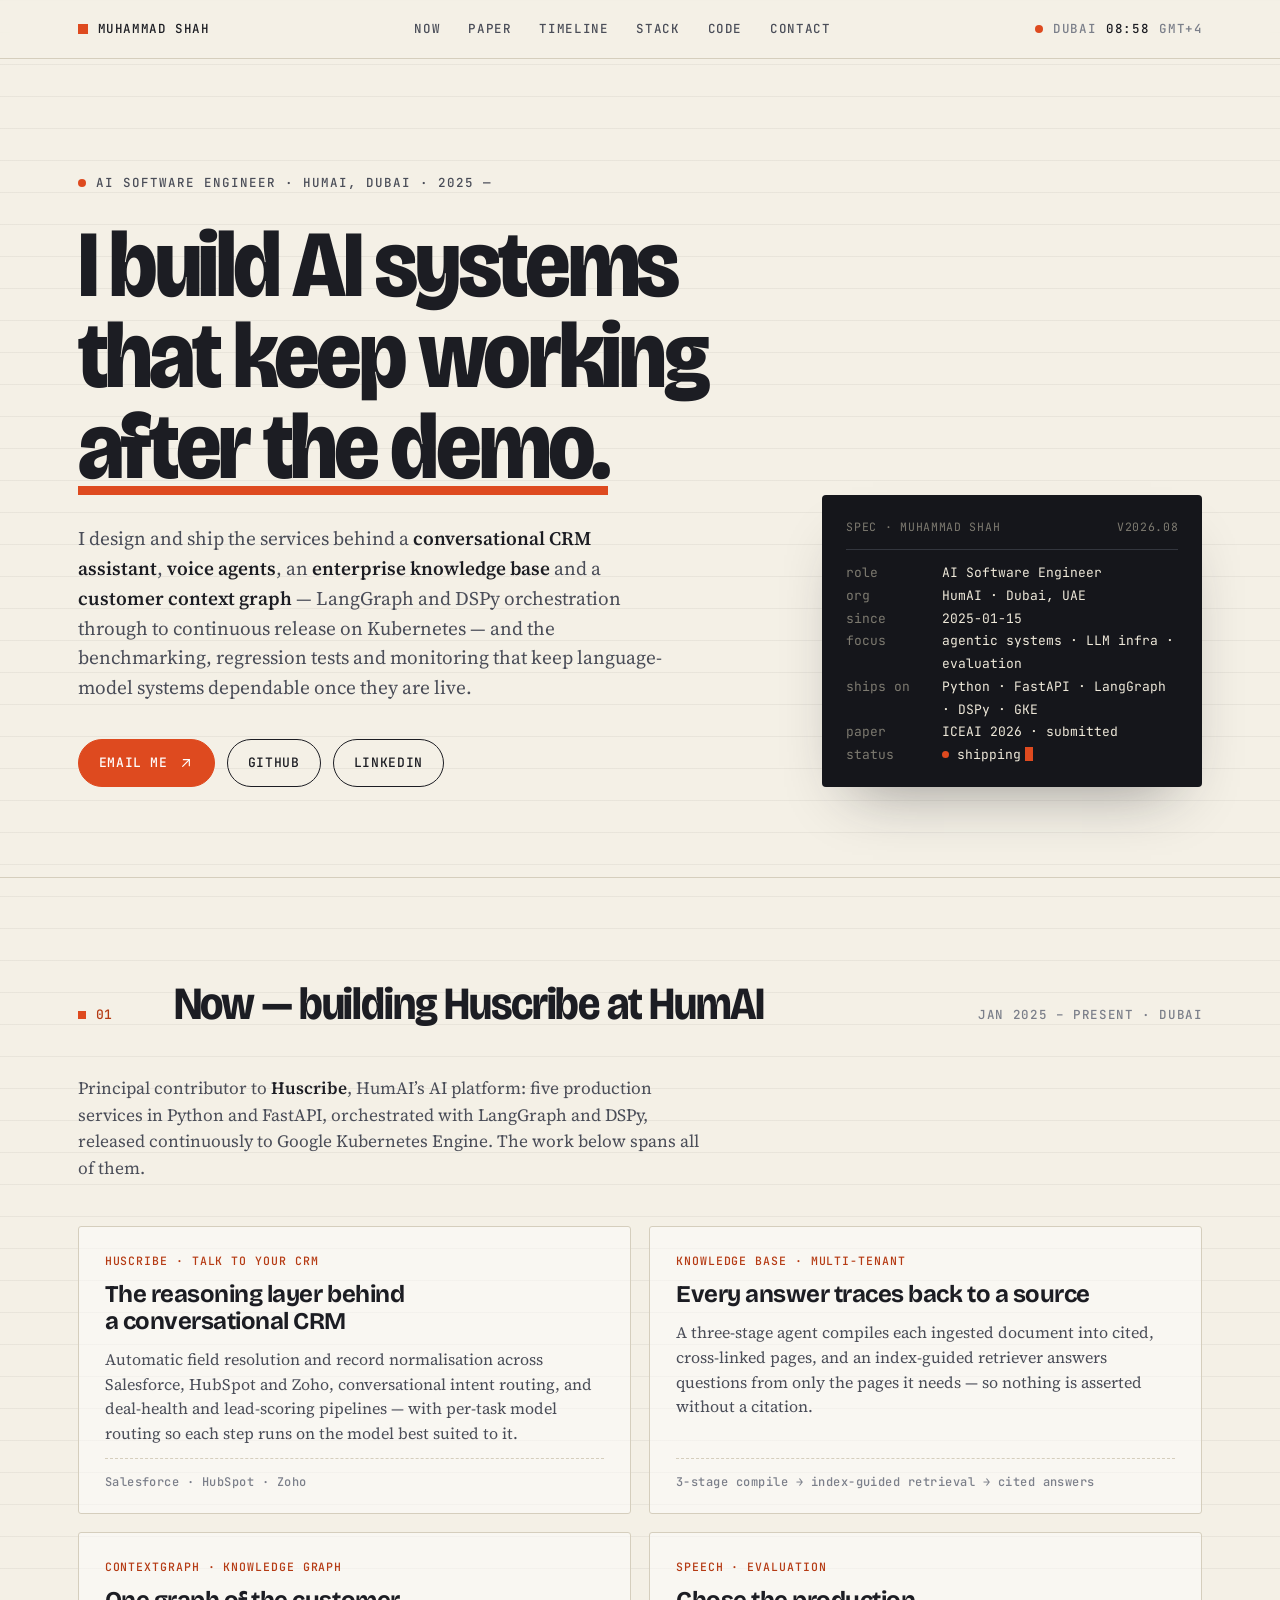
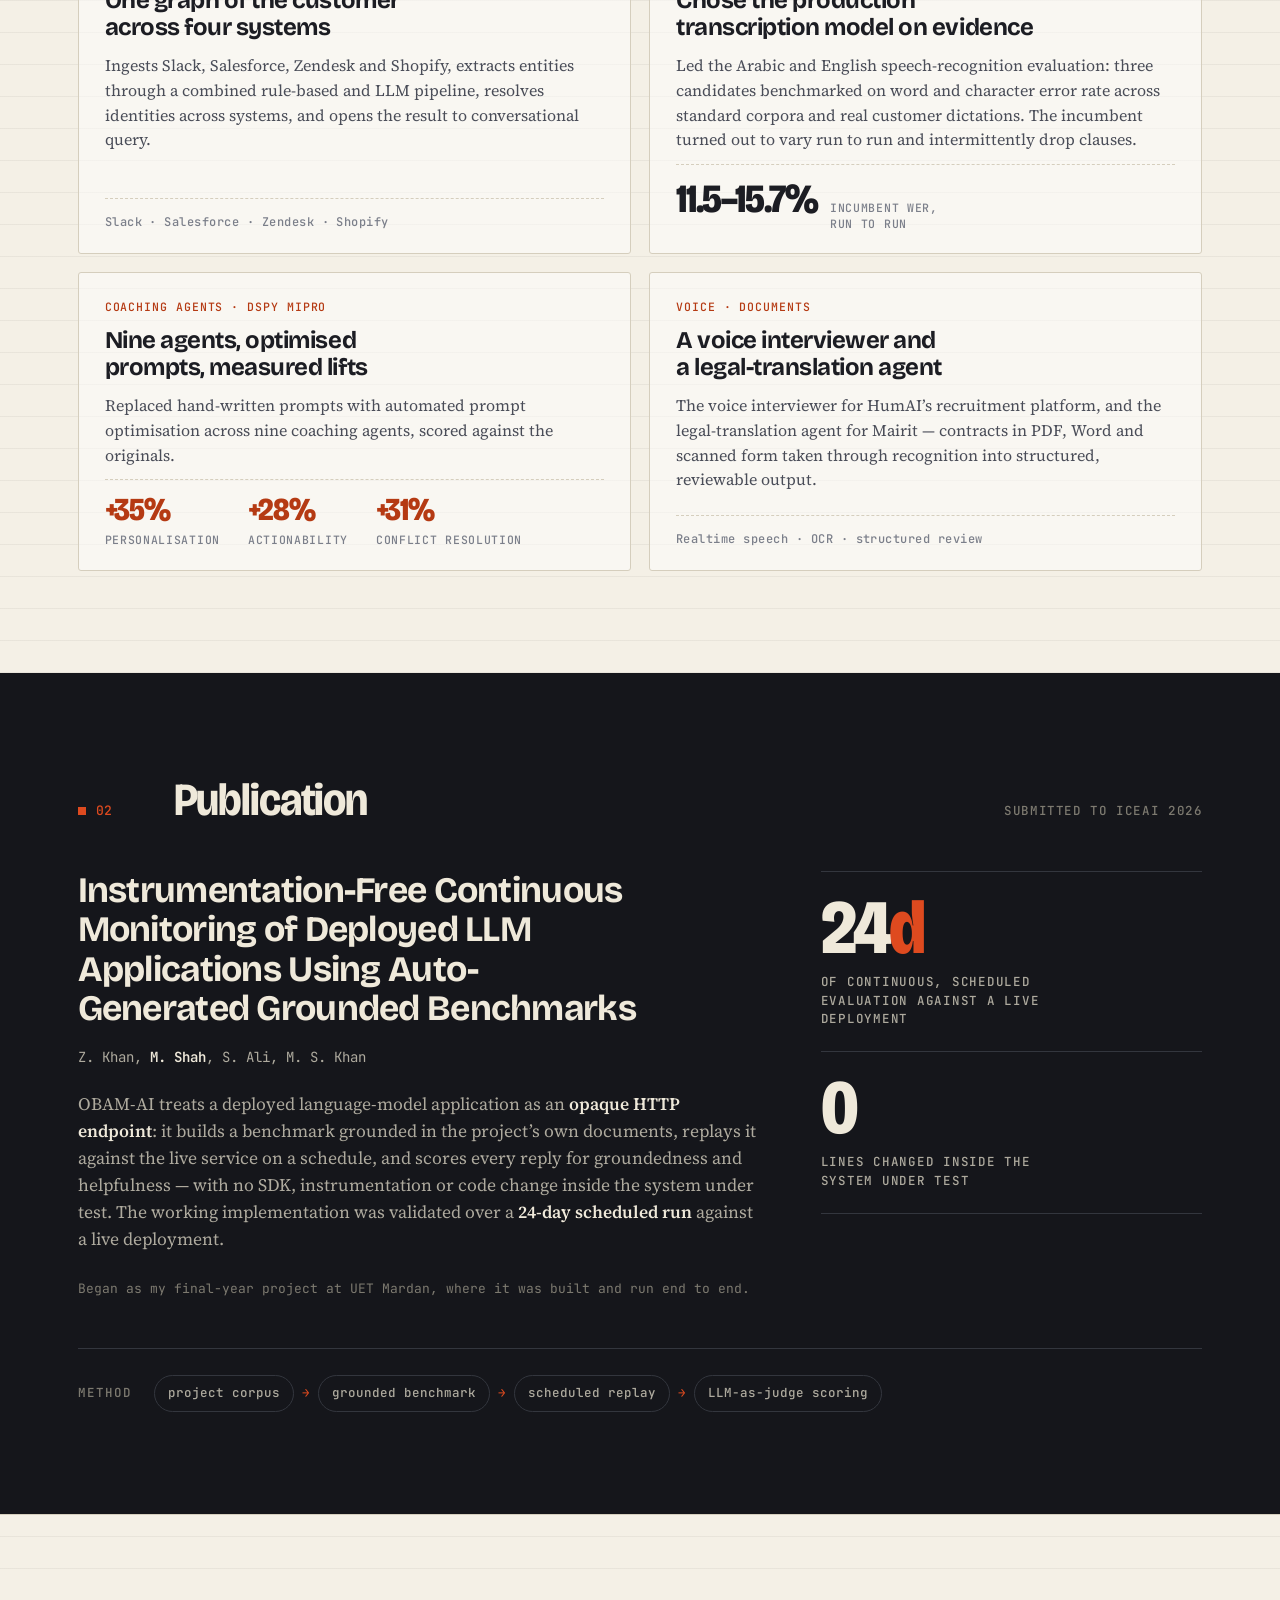
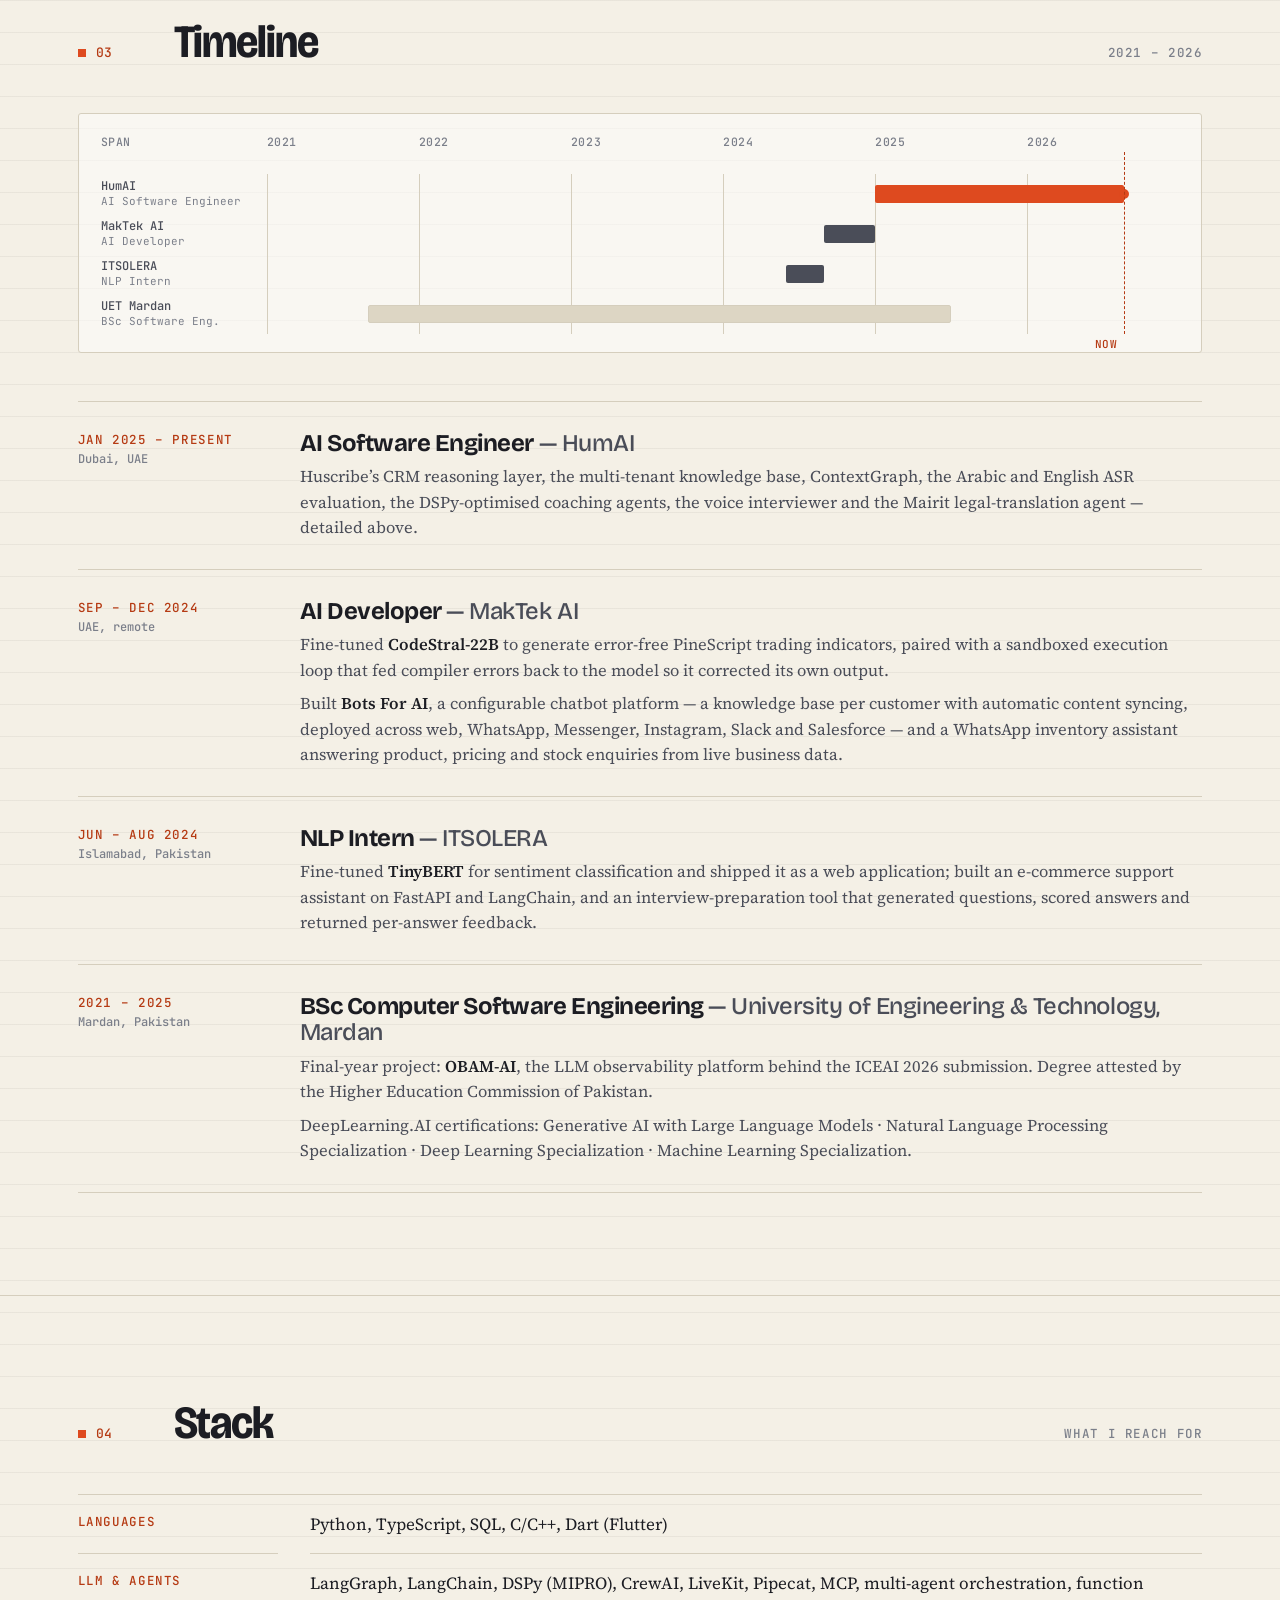
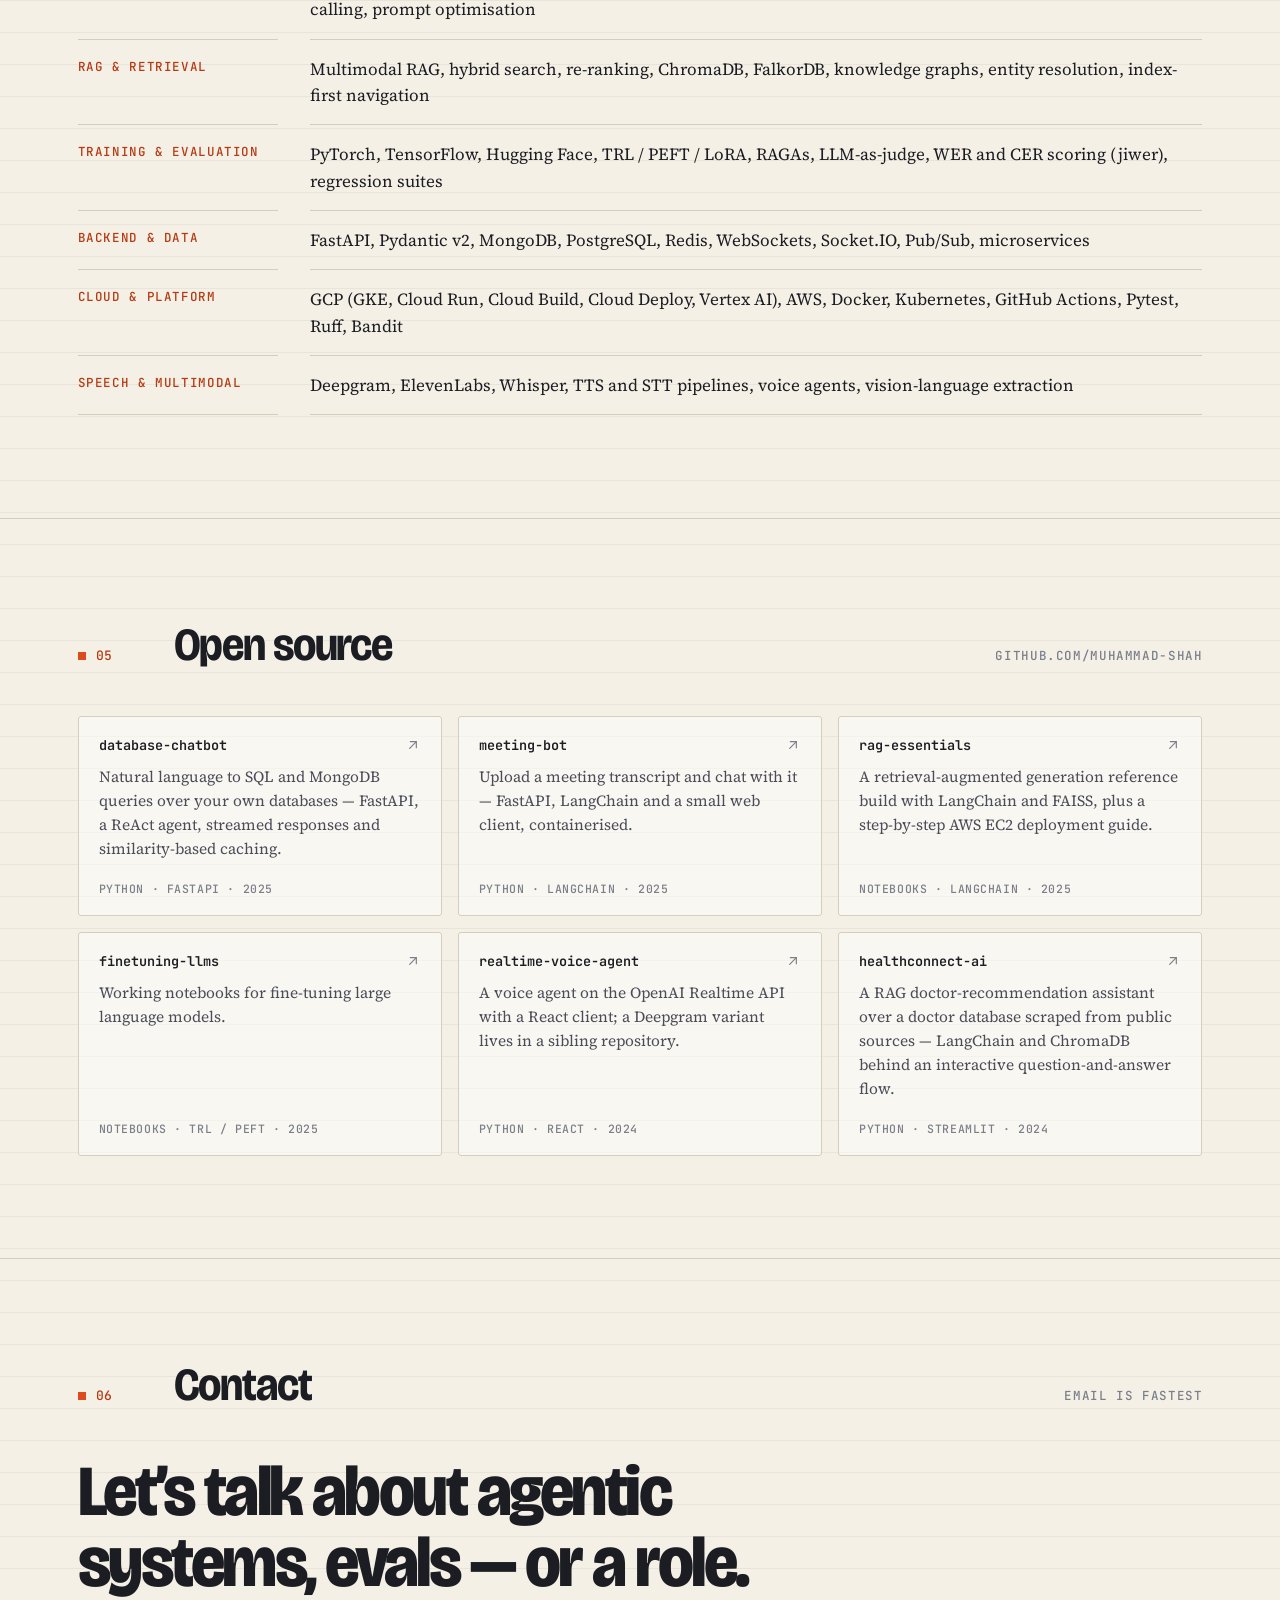
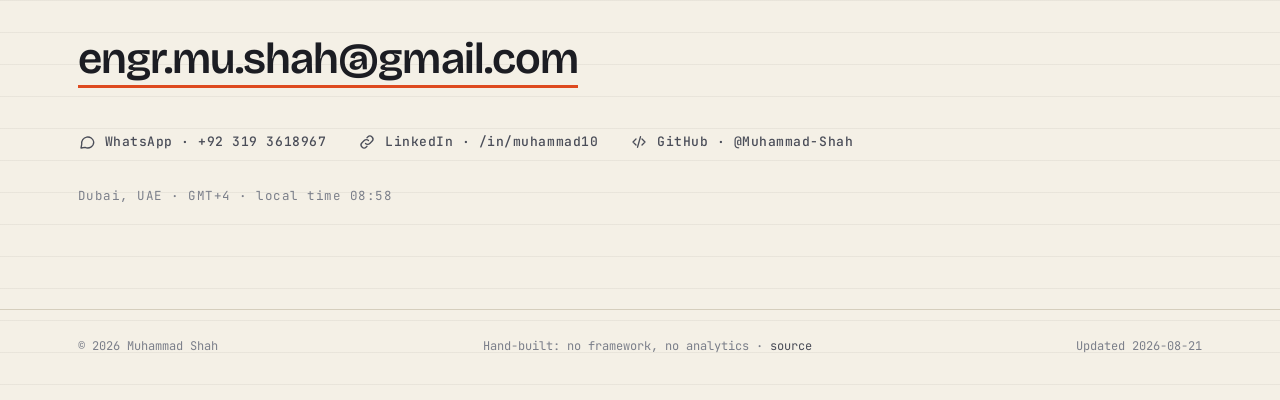
==== commit 86941f57: "fix: tighten copy, accessibility and motion after review Intro no longer counts five services above " ====
--- a/index.html
+++ b/index.html
@@ -29,6 +29,7 @@
   <link rel="preconnect" href="https://fonts.googleapis.com">
   <link rel="preconnect" href="https://fonts.gstatic.com" crossorigin>
   <link rel="stylesheet" href="https://fonts.googleapis.com/css2?family=Bricolage+Grotesque:opsz,wdth,wght@12..96,75..100,200..800&amp;family=Source+Serif+4:ital,opsz,wght@0,8..60,300..700;1,8..60,300..700&amp;family=JetBrains+Mono:wght@400;500;600&amp;display=swap">
+  <script>document.documentElement.classList.add('js');</script>
   <link rel="stylesheet" href="css/site.css">
 
   <script type="application/ld+json">
@@ -99,9 +100,9 @@
         <div class="sec-head reveal">
           <span class="sec-head__n">01</span>
           <h2>Now — building Huscribe at HumAI</h2>
-          <span class="sec-head__meta">Jan 2025 — present · Dubai</span>
-        </div>
-        <p class="intro reveal">Principal contributor to <strong>Huscribe</strong>, HumAI's AI platform: five production services in Python and FastAPI, orchestrated with LangGraph and DSPy, released continuously to Google Kubernetes Engine. This is what those services do.</p>
+          <span class="sec-head__meta">Jan 2025 – present · Dubai</span>
+        </div>
+        <p class="intro reveal">Principal contributor to <strong>Huscribe</strong>, HumAI’s AI platform: five production services in Python and FastAPI, orchestrated with LangGraph and DSPy, released continuously to Google Kubernetes Engine. The work below spans all of them.</p>
         <div class="cards">
           <article class="card reveal">
             <span class="card__tag">Huscribe · talk to your CRM</span>
@@ -124,7 +125,7 @@
           <article class="card reveal">
             <span class="card__tag">Speech · evaluation</span>
             <h3>Chose the production transcription model on evidence</h3>
-            <p>Led the Arabic and English speech-recognition evaluation: three candidates benchmarked on word and character error rate across standard corpora and real customer dictations. The incumbent turned out to vary run to run and intermittently drop whole clauses.</p>
+            <p>Led the Arabic and English speech-recognition evaluation: three candidates benchmarked on word and character error rate across standard corpora and real customer dictations. The incumbent turned out to vary run to run and intermittently drop clauses.</p>
             <div class="card__foot"><div class="metric"><span class="metric__n">11.5–15.7%</span><span class="metric__l">incumbent WER,<br>run to run</span></div></div>
           </article>
           <article class="card reveal">
@@ -140,7 +141,7 @@
           <article class="card reveal">
             <span class="card__tag">Voice · documents</span>
             <h3>A voice interviewer and a legal-translation agent</h3>
-            <p>The voice interviewer for HumAI's recruitment platform, and the legal-translation agent for Mairit — contracts in PDF, Word and scanned form taken through recognition into structured, reviewable output.</p>
+            <p>The voice interviewer for HumAI’s recruitment platform, and the legal-translation agent for Mairit — contracts in PDF, Word and scanned form taken through recognition into structured, reviewable output.</p>
             <div class="card__foot">Realtime speech · OCR · structured review</div>
           </article>
         </div>
@@ -158,7 +159,7 @@
           <div class="reveal">
             <h3 class="paper__title">Instrumentation-Free Continuous Monitoring of Deployed LLM Applications Using Auto-Generated Grounded Benchmarks</h3>
             <p class="paper__authors">Z. Khan, <strong>M. Shah</strong>, S. Ali, M. S. Khan</p>
-            <p class="paper__abs">OBAM-AI treats a deployed language-model application as an <strong>opaque HTTP endpoint</strong>: it builds a benchmark grounded in the project's own documents, replays it against the live service on a schedule, and scores every reply for groundedness and helpfulness — with no SDK, instrumentation or code change inside the system under test. The working implementation was validated over a <strong>24-day scheduled run</strong> against a live deployment.</p>
+            <p class="paper__abs">OBAM-AI treats a deployed language-model application as an <strong>opaque HTTP endpoint</strong>: it builds a benchmark grounded in the project’s own documents, replays it against the live service on a schedule, and scores every reply for groundedness and helpfulness — with no SDK, instrumentation or code change inside the system under test. The working implementation was validated over a <strong>24-day scheduled run</strong> against a live deployment.</p>
             <p class="paper__note">Began as my final-year project at UET Mardan, where it was built and run end to end.</p>
           </div>
           <div class="reveal">
@@ -166,7 +167,7 @@
             <div class="bigstat"><div class="bigstat__n">0</div><div class="bigstat__l">lines changed inside the system under test</div></div>
           </div>
         </div>
-        <div class="pipe reveal" aria-label="Method"><span class="pipe__label">method</span><span>project corpus</span><i>→</i><span>grounded benchmark</span><i>→</i><span>scheduled replay</span><i>→</i><span>LLM-as-judge scoring</span></div>
+        <div class="pipe reveal" role="group" aria-label="Method"><span class="pipe__label">method</span><span>project corpus</span><i>→</i><span>grounded benchmark</span><i>→</i><span>scheduled replay</span><i>→</i><span>LLM-as-judge scoring</span></div>
       </div>
     </section>
 
@@ -175,9 +176,9 @@
         <div class="sec-head reveal">
           <span class="sec-head__n">03</span>
           <h2>Timeline</h2>
-          <span class="sec-head__meta">2021 — 2026</span>
-        </div>
-        <div class="trace reveal" aria-label="Career timeline, 2021 to 2026">
+          <span class="sec-head__meta">2021 – 2026</span>
+        </div>
+        <div class="trace reveal" role="img" aria-label="Career timeline, 2021 to 2026: BSc at UET Mardan 2021 to 2025; NLP intern at ITSOLERA June to August 2024; AI developer at MakTek AI September to December 2024; AI software engineer at HumAI from January 2025 to now.">
           <div class="trace__axis">
             <span>span</span>
             <div class="trace__years">
@@ -192,7 +193,7 @@
               <div class="trace__label">UET Mardan <small>BSc Software Eng.</small></div>
             </div>
             <div class="trace__lanes">
-              <div class="trace__lane"><div class="bar bar--now" style="left:66.667%;width:27.3%;--d:0" title="HumAI, Jan 2025 – present"></div></div>
+              <div class="trace__lane"><div class="bar bar--now" style="left:66.667%;width:27.293%;--d:0" title="HumAI, Jan 2025 – present"></div></div>
               <div class="trace__lane"><div class="bar" style="left:61.111%;width:5.556%;--d:1" title="MakTek AI, Sep – Dec 2024"></div></div>
               <div class="trace__lane"><div class="bar" style="left:56.944%;width:4.167%;--d:2" title="ITSOLERA, Jun – Aug 2024"></div></div>
               <div class="trace__lane"><div class="bar bar--edu" style="left:11.111%;width:63.889%;--d:3" title="UET Mardan, 2021 – 2025"></div></div>
@@ -202,14 +203,14 @@
         </div>
         <div class="tl">
           <article class="tl__item reveal">
-            <div class="tl__when">Jan 2025 — present <small>Dubai, UAE</small></div>
+            <div class="tl__when">Jan 2025 – present <small>Dubai, UAE</small></div>
             <div>
               <h3 class="tl__role">AI Software Engineer <span>— HumAI</span></h3>
-              <p class="tl__body">Huscribe's CRM reasoning layer, the multi-tenant knowledge base, ContextGraph, the Arabic and English ASR evaluation, the DSPy-optimised coaching agents, the voice interviewer and the Mairit legal-translation agent — detailed above.</p>
+              <p class="tl__body">Huscribe’s CRM reasoning layer, the multi-tenant knowledge base, ContextGraph, the Arabic and English ASR evaluation, the DSPy-optimised coaching agents, the voice interviewer and the Mairit legal-translation agent — detailed above.</p>
             </div>
           </article>
           <article class="tl__item reveal">
-            <div class="tl__when">Sep — Dec 2024 <small>UAE, remote</small></div>
+            <div class="tl__when">Sep – Dec 2024 <small>UAE, remote</small></div>
             <div>
               <h3 class="tl__role">AI Developer <span>— MakTek AI</span></h3>
               <p class="tl__body">Fine-tuned <strong>CodeStral-22B</strong> to generate error-free PineScript trading indicators, paired with a sandboxed execution loop that fed compiler errors back to the model so it corrected its own output.</p>
@@ -217,14 +218,14 @@
             </div>
           </article>
           <article class="tl__item reveal">
-            <div class="tl__when">Jun — Aug 2024 <small>Islamabad, Pakistan</small></div>
+            <div class="tl__when">Jun – Aug 2024 <small>Islamabad, Pakistan</small></div>
             <div>
               <h3 class="tl__role">NLP Intern <span>— ITSOLERA</span></h3>
               <p class="tl__body">Fine-tuned <strong>TinyBERT</strong> for sentiment classification and shipped it as a web application; built an e-commerce support assistant on FastAPI and LangChain, and an interview-preparation tool that generated questions, scored answers and returned per-answer feedback.</p>
             </div>
           </article>
           <article class="tl__item reveal">
-            <div class="tl__when">2021 — 2025 <small>Mardan, Pakistan</small></div>
+            <div class="tl__when">2021 – 2025 <small>Mardan, Pakistan</small></div>
             <div>
               <h3 class="tl__role">BSc Computer Software Engineering <span>— University of Engineering &amp; Technology, Mardan</span></h3>
               <p class="tl__body">Final-year project: <strong>OBAM-AI</strong>, the LLM observability platform behind the ICEAI 2026 submission. Degree attested by the Higher Education Commission of Pakistan.</p>
@@ -308,9 +309,9 @@
         <div class="sec-head reveal">
           <span class="sec-head__n">06</span>
           <h2>Contact</h2>
-          <span class="sec-head__meta">Replies within a day</span>
-        </div>
-        <p class="h2big reveal">Let's talk about agentic systems, evals — or a role.</p>
+          <span class="sec-head__meta">Email is fastest</span>
+        </div>
+        <p class="h2big reveal">Let’s talk about agentic systems, evals — or a role.</p>
         <div class="reveal">
           <a class="mail" href="mailto:engr.mu.shah@gmail.com">engr.mu.shah@gmail.com</a>
           <div class="links">
@@ -328,7 +329,7 @@
   <footer class="foot">
     <div class="foot__in">
       <span>© 2026 Muhammad Shah</span>
-      <span>Hand-built: no framework, no tracking · <a href="https://github.com/Muhammad-Shah/Muhammad-Shah.github.io" rel="noopener" target="_blank">source</a></span>
+      <span>Hand-built: no framework, no analytics · <a href="https://github.com/Muhammad-Shah/Muhammad-Shah.github.io" rel="noopener" target="_blank">source</a></span>
       <span>Updated 2026-08-21</span>
     </div>
   </footer>
--- a/css/site.css
+++ b/css/site.css
@@ -3,15 +3,18 @@
 
 :root {
   --paper: #f4f0e6;
-  --paper-2: #ebe5d7;
+  --paper-glass: rgba(244, 240, 230, 0.86);   /* --paper at 86%, for the sticky bar */
   --paper-3: #ddd6c4;
-  --ledger: rgba(28, 29, 35, 0.055);
+  --ledger: rgba(28, 29, 35, 0.055);           /* --ink at 5.5%, the ruled-paper lines */
+  --ink-shadow: rgba(28, 29, 35, 0.45);        /* --ink at 45%, the spec-sheet shadow */
   --card: rgba(255, 255, 255, 0.5);
   --ink: #1c1d23;
   --ink-2: #4a4d58;
   --ink-3: #7b7f8a;
   --rule: #d5cebd;
   --accent: #de4a1f;
+  --accent-glow: rgba(222, 74, 31, 0.45);      /* --accent at 45%, start of the pulse ring */
+  --accent-glow-0: rgba(222, 74, 31, 0);       /* --accent at 0%, end of the pulse ring */
   --accent-deep: #b53a13;
   --night: #15161b;
   --night-rule: #33363e;
@@ -74,7 +77,7 @@
   position: sticky;
   top: 0;
   z-index: 50;
-  background: rgba(244, 240, 230, 0.86);
+  background: var(--paper-glass);
   -webkit-backdrop-filter: blur(10px);
   backdrop-filter: blur(10px);
   border-bottom: 1px solid var(--rule);
@@ -140,9 +143,9 @@
   animation: pulse 2.2s infinite;
 }
 @keyframes pulse {
-  0% { box-shadow: 0 0 0 0 rgba(222, 74, 31, 0.45); }
-  70% { box-shadow: 0 0 0 10px rgba(222, 74, 31, 0); }
-  100% { box-shadow: 0 0 0 0 rgba(222, 74, 31, 0); }
+  0% { box-shadow: 0 0 0 0 var(--accent-glow); }
+  70% { box-shadow: 0 0 0 10px var(--accent-glow-0); }
+  100% { box-shadow: 0 0 0 0 var(--accent-glow-0); }
 }
 
 /* ---------- hero ---------- */
@@ -229,7 +232,7 @@
   border-radius: 4px;
   padding: 22px 24px 20px;
   font: 400 13px/1.75 var(--mono);
-  box-shadow: 0 30px 60px -30px rgba(28, 29, 35, 0.45);
+  box-shadow: 0 30px 60px -30px var(--ink-shadow);
 }
 .sheet__head {
   display: flex;
@@ -688,7 +691,16 @@
 /* ---------- reveal & motion ---------- */
 
 .reveal { transition: opacity 0.8s var(--ease), transform 0.8s var(--ease); }
-html.js .reveal:not(.in) { opacity: 0; transform: translateY(16px); }
+/* The observer in site.js adds .in as each block scrolls into view; the delayed
+   animation is a safety net so nothing stays hidden if the script never runs. */
+html.js .reveal:not(.in) {
+  opacity: 0;
+  transform: translateY(16px);
+  animation: reveal-anyway 0.8s var(--ease) 2.5s forwards;
+}
+@keyframes reveal-anyway {
+  to { opacity: 1; transform: none; }
+}
 html.js .bar { transform: scaleX(0); transition: transform 1.1s var(--ease); transition-delay: calc(var(--d, 0) * 120ms); }
 html.js .trace.in .bar { transform: scaleX(1); }
 
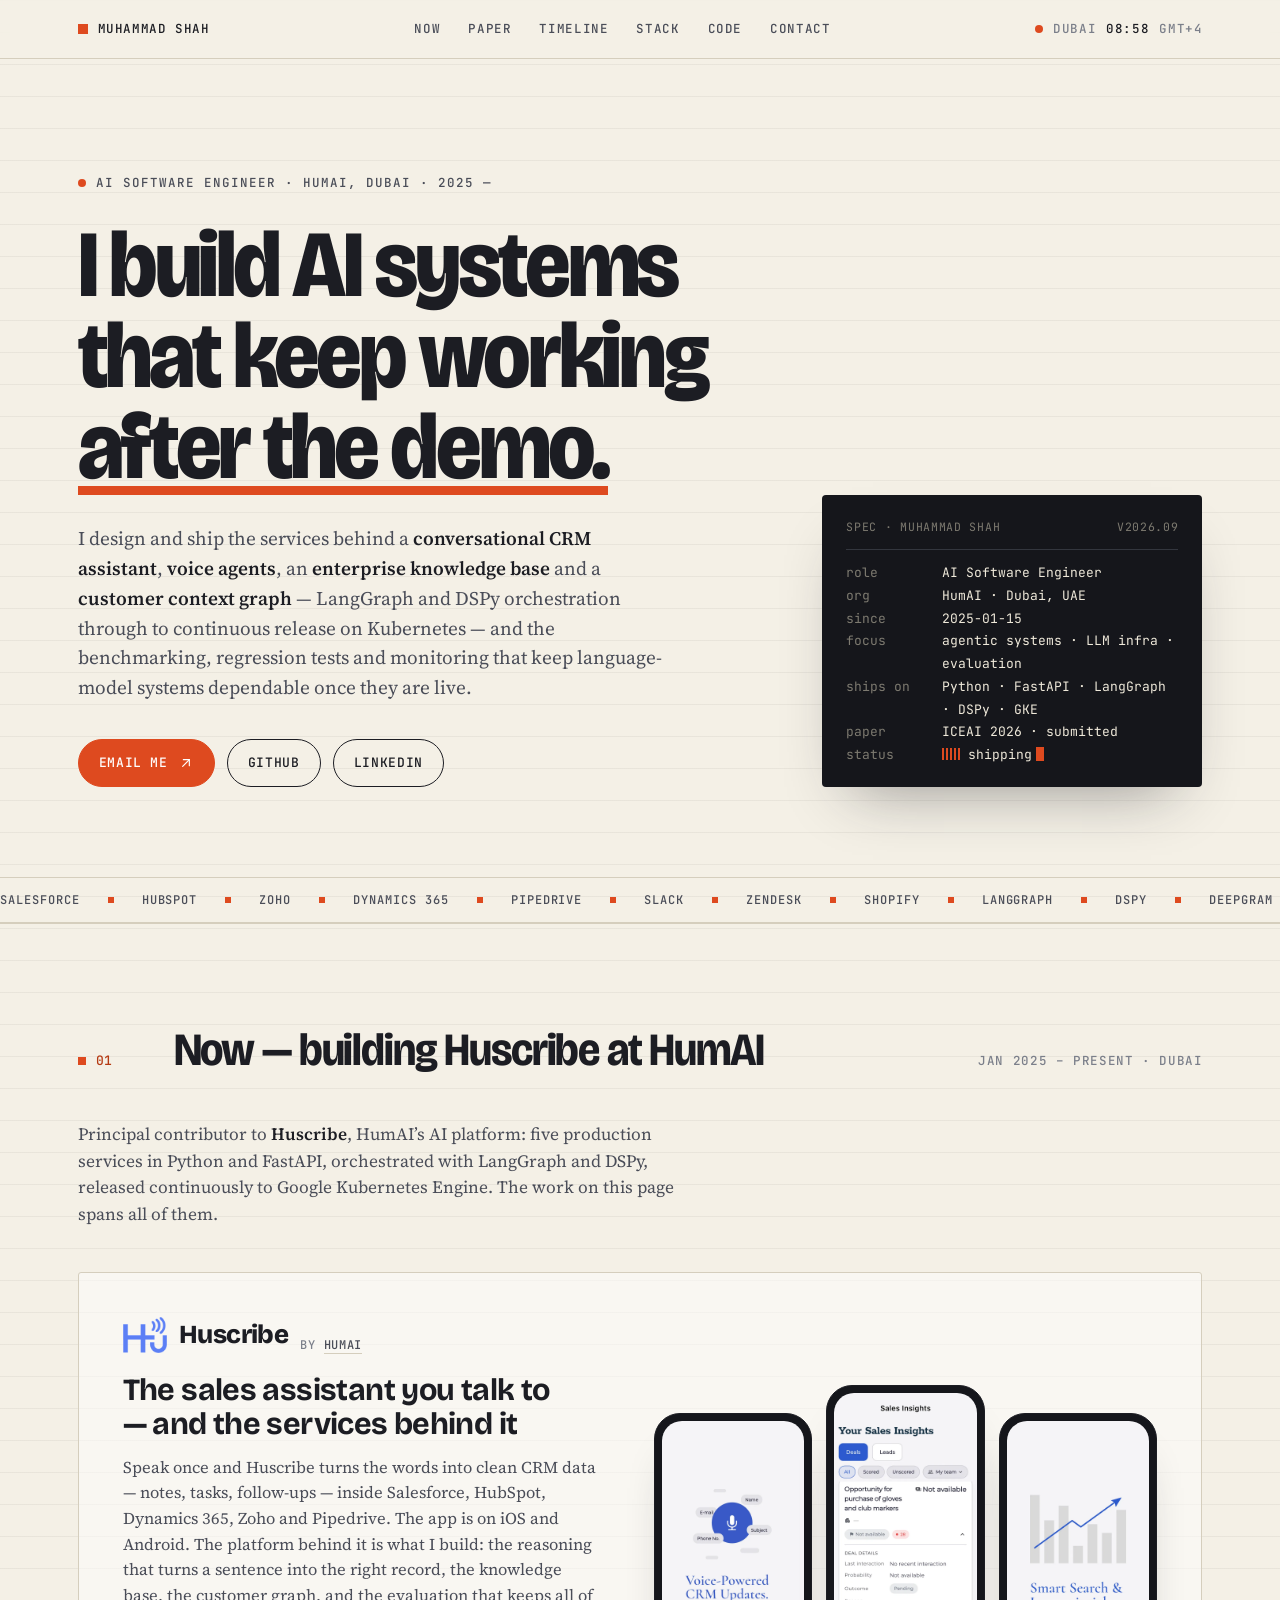
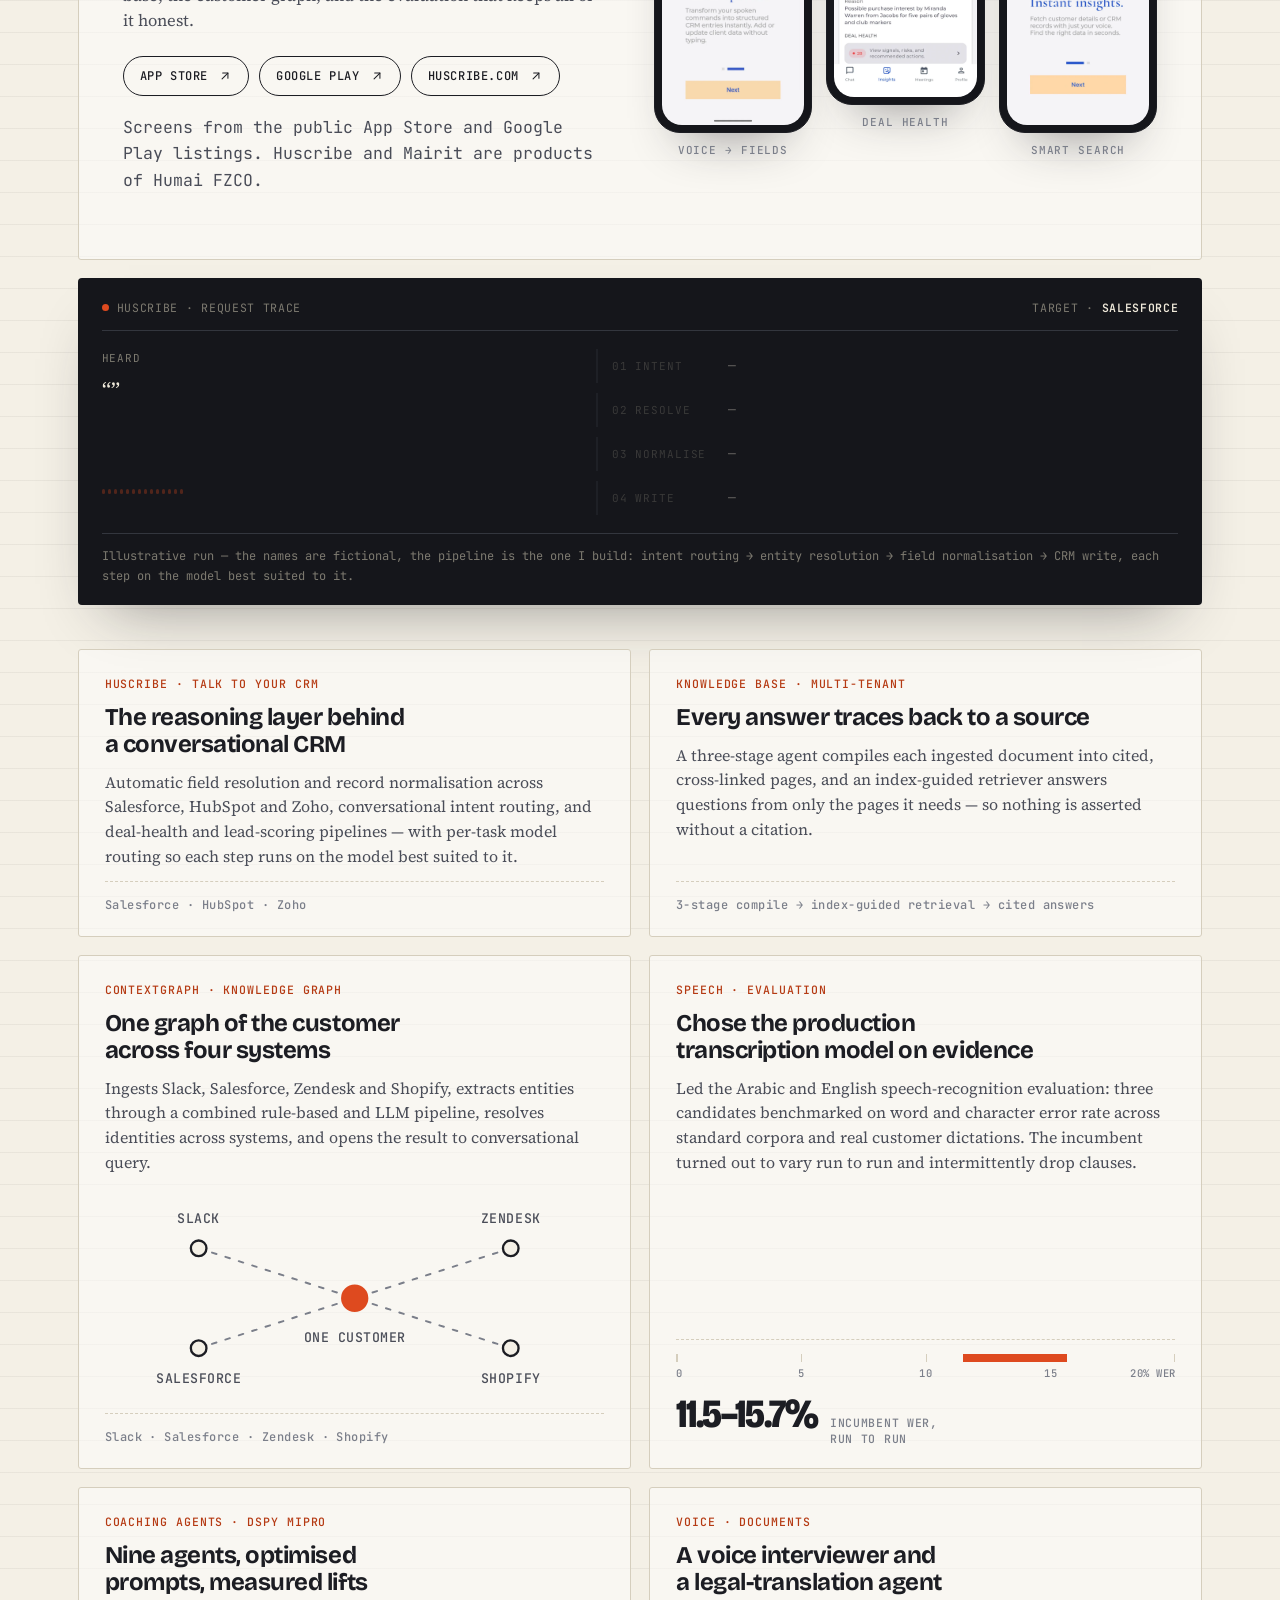
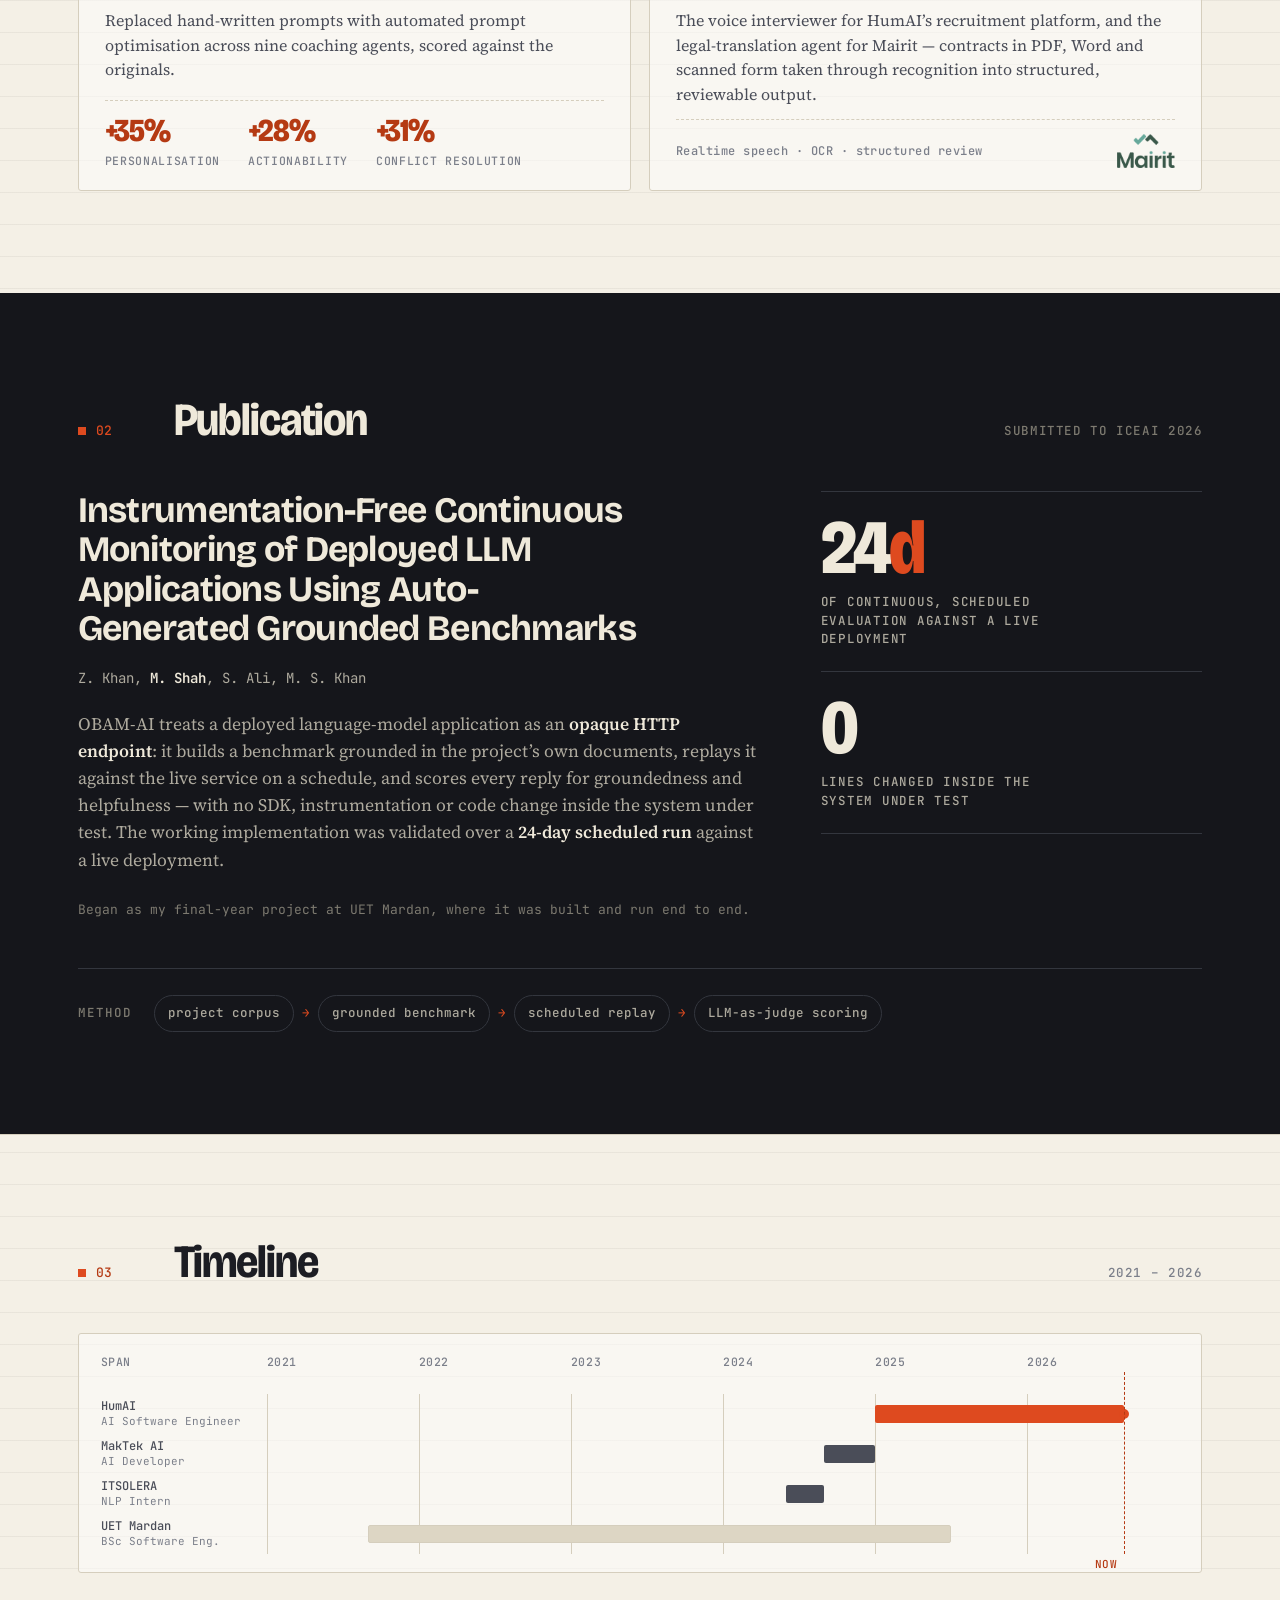
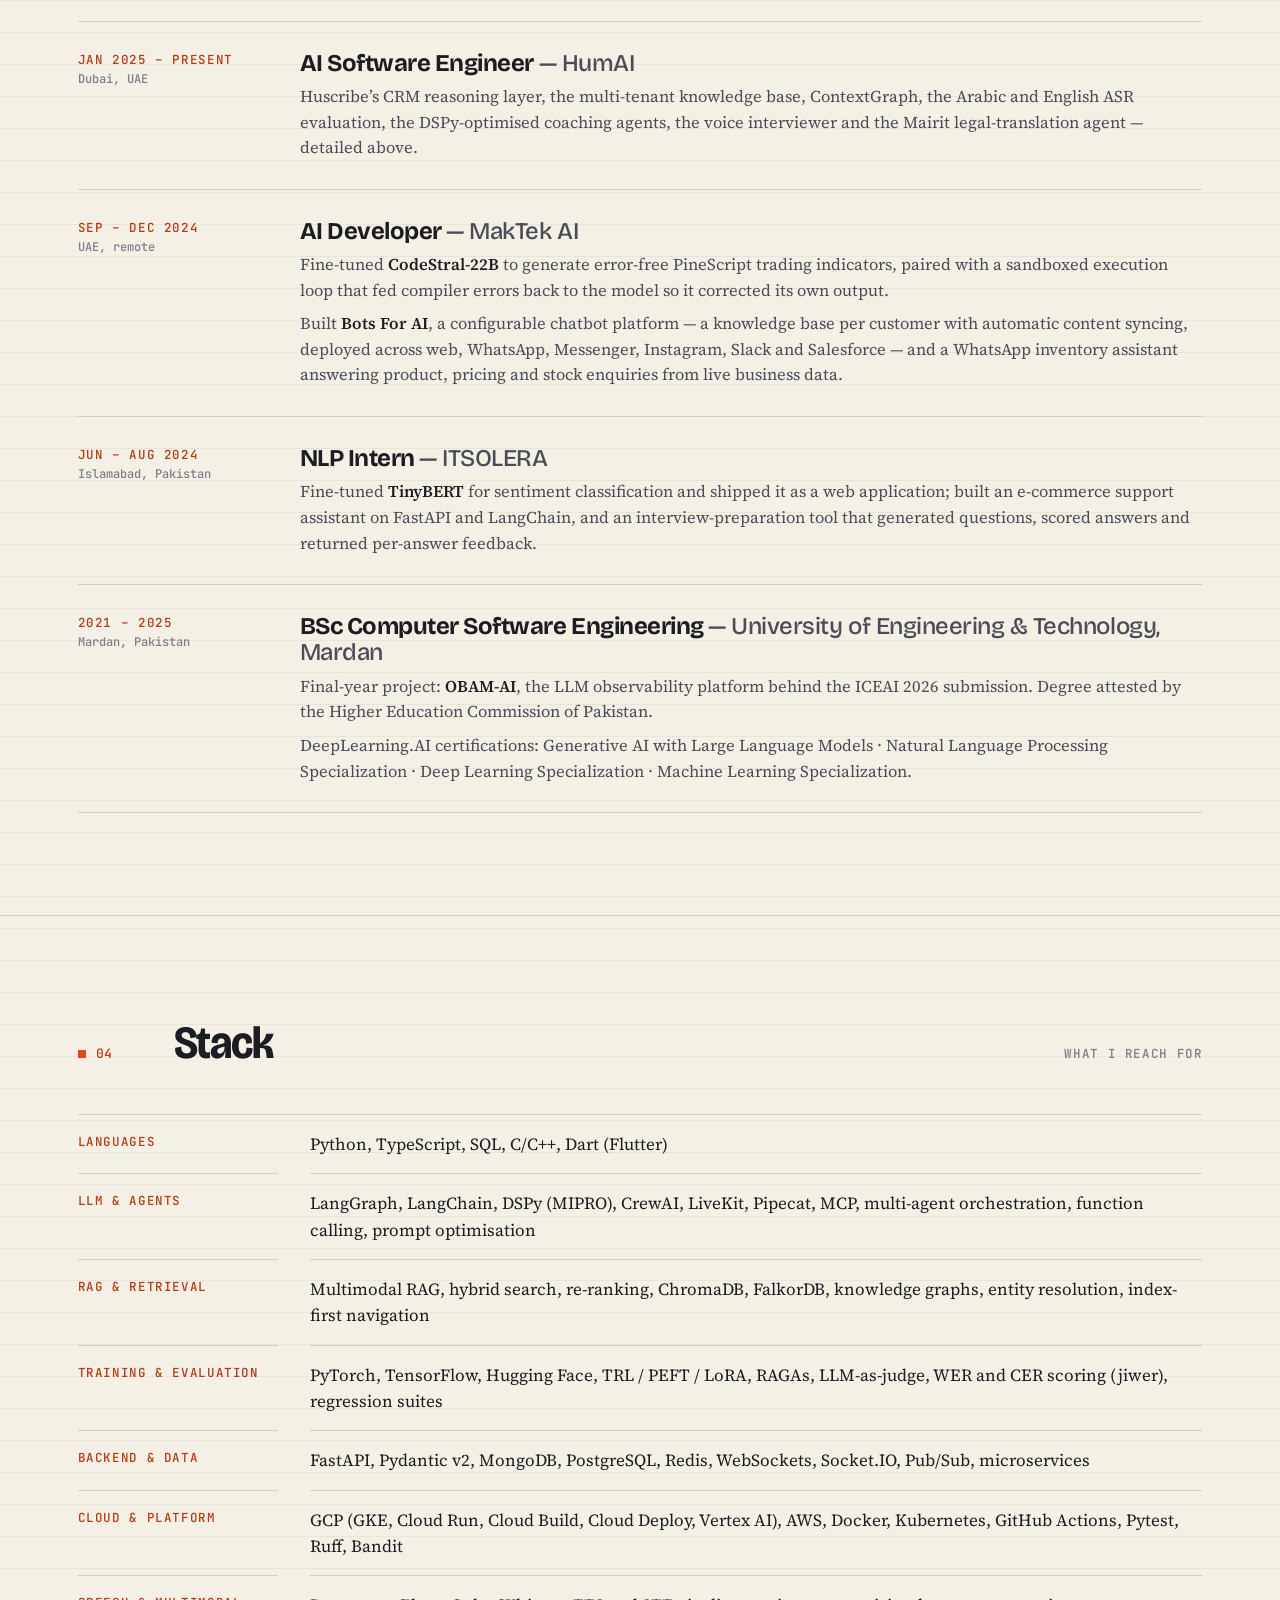
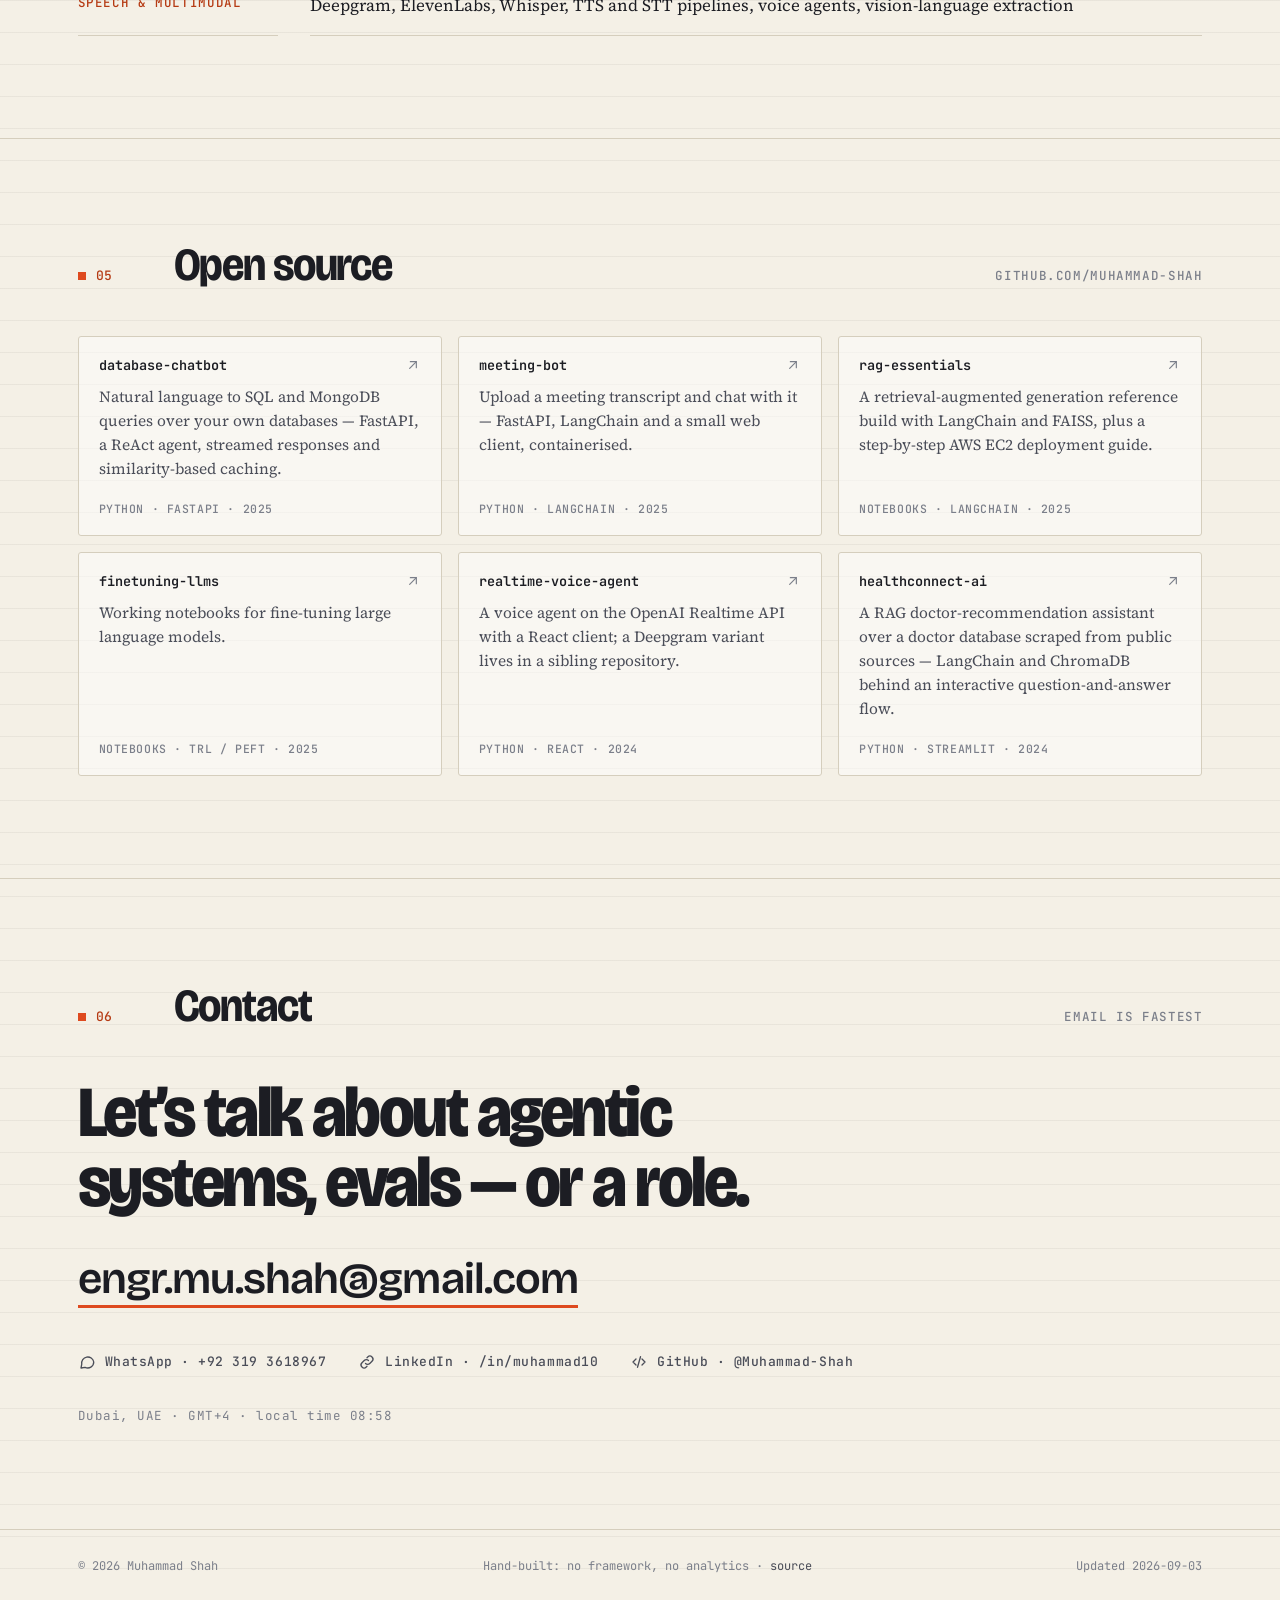
==== commit 558246fc: "feat: add Huscribe screens, product block and animated figures - Product block with Huscribe mark, s" ====
--- a/index.html
+++ b/index.html
@@ -66,6 +66,7 @@
       </nav>
       <div class="clock"><span class="pulse" aria-hidden="true"></span>Dubai <span data-clock="">--:--</span> GMT+4</div>
     </div>
+    <div class="progress" aria-hidden="true"><span data-progress=""></span></div>
   </header>
 
   <main id="main">
@@ -83,17 +84,21 @@
           </div>
         </div>
         <aside class="sheet" aria-label="At a glance">
-          <div class="sheet__head"><span>spec · muhammad shah</span><span>v2026.08</span></div>
+          <div class="sheet__head"><span>spec · muhammad shah</span><span>v2026.09</span></div>
           <div class="sheet__row" style="--i:0"><span class="sheet__k">role</span><span class="sheet__v">AI Software Engineer</span></div>
           <div class="sheet__row" style="--i:1"><span class="sheet__k">org</span><span class="sheet__v">HumAI · Dubai, UAE</span></div>
           <div class="sheet__row" style="--i:2"><span class="sheet__k">since</span><span class="sheet__v">2025-01-15</span></div>
           <div class="sheet__row" style="--i:3"><span class="sheet__k">focus</span><span class="sheet__v">agentic systems · LLM infra · evaluation</span></div>
           <div class="sheet__row" style="--i:4"><span class="sheet__k">ships on</span><span class="sheet__v">Python · FastAPI · LangGraph · DSPy · GKE</span></div>
           <div class="sheet__row" style="--i:5"><span class="sheet__k">paper</span><span class="sheet__v">ICEAI 2026 · submitted</span></div>
-          <div class="sheet__row" style="--i:6"><span class="sheet__k">status</span><span class="sheet__v"><span class="dot" aria-hidden="true"></span>shipping<span class="sheet__cursor" aria-hidden="true"></span></span></div>
+          <div class="sheet__row" style="--i:6"><span class="sheet__k">status</span><span class="sheet__v"><span class="eq" aria-hidden="true"><i></i><i></i><i></i><i></i><i></i></span>shipping<span class="sheet__cursor" aria-hidden="true"></span></span></div>
         </aside>
       </div>
     </section>
+
+    <div class="ribbon" aria-hidden="true">
+      <div class="ribbon__track"><span>Salesforce</span><span>HubSpot</span><span>Zoho</span><span>Dynamics 365</span><span>Pipedrive</span><span>Slack</span><span>Zendesk</span><span>Shopify</span><span>LangGraph</span><span>DSPy</span><span>Deepgram</span><span>ElevenLabs</span><span>FastAPI</span><span>Kubernetes</span><span>Salesforce</span><span>HubSpot</span><span>Zoho</span><span>Dynamics 365</span><span>Pipedrive</span><span>Slack</span><span>Zendesk</span><span>Shopify</span><span>LangGraph</span><span>DSPy</span><span>Deepgram</span><span>ElevenLabs</span><span>FastAPI</span><span>Kubernetes</span></div>
+    </div>
 
     <section class="section" id="now">
       <div class="section__in">
@@ -102,7 +107,55 @@
           <h2>Now — building Huscribe at HumAI</h2>
           <span class="sec-head__meta">Jan 2025 – present · Dubai</span>
         </div>
-        <p class="intro reveal">Principal contributor to <strong>Huscribe</strong>, HumAI’s AI platform: five production services in Python and FastAPI, orchestrated with LangGraph and DSPy, released continuously to Google Kubernetes Engine. The work below spans all of them.</p>
+        <p class="intro reveal">Principal contributor to <strong>Huscribe</strong>, HumAI’s AI platform: five production services in Python and FastAPI, orchestrated with LangGraph and DSPy, released continuously to Google Kubernetes Engine. The work on this page spans all of them.</p>
+        <div class="product reveal">
+          <div class="product__copy">
+            <div class="product__brand">
+              <img class="product__mark" src="assets/work/huscribe-mark.png" alt="" width="240" height="198">
+              <span class="product__name">Huscribe</span>
+              <span class="product__by">by <a href="https://humai.ae/" rel="noopener" target="_blank">HumAI</a></span>
+            </div>
+            <h3>The sales assistant you talk to — and the services behind it</h3>
+            <p>Speak once and Huscribe turns the words into clean CRM data — notes, tasks, follow-ups — inside Salesforce, HubSpot, Dynamics 365, Zoho and Pipedrive. The app is on iOS and Android. The platform behind it is what I build: the reasoning that turns a sentence into the right record, the knowledge base, the customer graph, and the evaluation that keeps all of it honest.</p>
+            <div class="stores">
+              <a class="btn btn--sm" href="https://apps.apple.com/us/app/huscribe/id6742315647" rel="noopener" target="_blank">App Store <svg viewBox="0 0 24 24" fill="none" stroke="currentColor" stroke-width="1.75" stroke-linecap="round" stroke-linejoin="round" aria-hidden="true"><path d="M7 17 17 7"></path><path d="M8 7h9v9"></path></svg></a>
+              <a class="btn btn--sm" href="https://play.google.com/store/apps/details?id=com.huscribe.user" rel="noopener" target="_blank">Google Play <svg viewBox="0 0 24 24" fill="none" stroke="currentColor" stroke-width="1.75" stroke-linecap="round" stroke-linejoin="round" aria-hidden="true"><path d="M7 17 17 7"></path><path d="M8 7h9v9"></path></svg></a>
+              <a class="btn btn--sm" href="https://huscribe.com/" rel="noopener" target="_blank">huscribe.com <svg viewBox="0 0 24 24" fill="none" stroke="currentColor" stroke-width="1.75" stroke-linecap="round" stroke-linejoin="round" aria-hidden="true"><path d="M7 17 17 7"></path><path d="M8 7h9v9"></path></svg></a>
+            </div>
+            <p class="product__note">Screens from the public App Store and Google Play listings. Huscribe and Mairit are products of Humai FZCO.</p>
+          </div>
+          <div class="shots" role="group" aria-label="Huscribe app screens">
+            <figure class="shot" style="--i:0">
+              <div class="shot__frame"><img src="assets/work/huscribe-voice.webp" alt="Huscribe onboarding screen: Voice-powered CRM updates — a microphone surrounded by name, e-mail, phone and subject fields" width="720" height="1536" loading="lazy" decoding="async"></div>
+              <figcaption>voice → fields</figcaption>
+            </figure>
+            <figure class="shot shot--up" style="--i:1">
+              <div class="shot__frame"><img src="assets/work/huscribe-deals.webp" alt="Huscribe Sales Insights screen: a deal with its health score, probability, outcome and recommended actions" width="720" height="1536" loading="lazy" decoding="async"></div>
+              <figcaption>deal health</figcaption>
+            </figure>
+            <figure class="shot" style="--i:2">
+              <div class="shot__frame"><img src="assets/work/huscribe-search.webp" alt="Huscribe onboarding screen: Smart search and instant insights — fetch CRM records with your voice" width="720" height="1536" loading="lazy" decoding="async"></div>
+              <figcaption>smart search</figcaption>
+            </figure>
+          </div>
+        </div>
+        <figure class="td reveal" aria-label="Illustration of how a spoken sentence becomes a CRM record">
+          <div class="td__head"><span><span class="td__live" aria-hidden="true"></span>huscribe · request trace</span><span>target · <b data-td-crm="">Salesforce</b></span></div>
+          <div class="td__body">
+            <div class="td__in">
+              <span class="td__k">heard</span>
+              <p class="td__utter">“<span data-td-utter="">Log a call with Sara at Al Noor Trading — she wants pricing for forty seats, follow up next Tuesday.</span><span class="td__caret" aria-hidden="true"></span>”</p>
+              <div class="td__wave" aria-hidden="true"><i style="--i:0"></i><i style="--i:1"></i><i style="--i:2"></i><i style="--i:3"></i><i style="--i:4"></i><i style="--i:5"></i><i style="--i:6"></i><i style="--i:7"></i><i style="--i:8"></i><i style="--i:9"></i><i style="--i:10"></i><i style="--i:11"></i><i style="--i:12"></i><i style="--i:13"></i></div>
+            </div>
+            <ol class="td__steps">
+              <li class="td__step is-on" data-td-step=""><span class="td__k">01 intent</span><span class="td__v" data-td-val="">log_call · create_task</span></li>
+              <li class="td__step is-on" data-td-step=""><span class="td__k">02 resolve</span><span class="td__v" data-td-val="">Sara Haddad → Al Noor Trading LLC · existing contact matched</span></li>
+              <li class="td__step is-on" data-td-step=""><span class="td__k">03 normalise</span><span class="td__v" data-td-val="">type Call · subject “Pricing — 40 seats” · due <span data-td-due="">next Tuesday</span></span></li>
+              <li class="td__step is-on" data-td-step=""><span class="td__k">04 write</span><span class="td__v" data-td-val="">activity logged · follow-up task created ✓</span></li>
+            </ol>
+          </div>
+          <figcaption class="td__foot">Illustrative run — the names are fictional, the pipeline is the one I build: intent routing → entity resolution → field normalisation → CRM write, each step on the model best suited to it.</figcaption>
+        </figure>
         <div class="cards">
           <article class="card reveal">
             <span class="card__tag">Huscribe · talk to your CRM</span>
@@ -120,29 +173,52 @@
             <span class="card__tag">ContextGraph · knowledge graph</span>
             <h3>One graph of the customer across four systems</h3>
             <p>Ingests Slack, Salesforce, Zendesk and Shopify, extracts entities through a combined rule-based and LLM pipeline, resolves identities across systems, and opens the result to conversational query.</p>
+            <svg class="graph" viewBox="0 0 320 136" aria-hidden="true" focusable="false">
+              <g class="graph__edges" fill="none" stroke-linecap="round">
+                <path d="M60 38 L160 70"></path>
+                <path d="M60 102 L160 70"></path>
+                <path d="M260 38 L160 70"></path>
+                <path d="M260 102 L160 70"></path>
+              </g>
+              <g class="graph__nodes">
+                <circle cx="60" cy="38" r="5"></circle>
+                <circle cx="60" cy="102" r="5"></circle>
+                <circle cx="260" cy="38" r="5"></circle>
+                <circle cx="260" cy="102" r="5"></circle>
+              </g>
+              <circle class="graph__halo" cx="160" cy="70" r="8"></circle>
+              <circle class="graph__core" cx="160" cy="70" r="8"></circle>
+              <g class="graph__labels" text-anchor="middle">
+                <text x="60" y="22">Slack</text>
+                <text x="60" y="124">Salesforce</text>
+                <text x="260" y="22">Zendesk</text>
+                <text x="260" y="124">Shopify</text>
+                <text x="160" y="98">one customer</text>
+              </g>
+            </svg>
             <div class="card__foot">Slack · Salesforce · Zendesk · Shopify</div>
           </article>
           <article class="card reveal">
             <span class="card__tag">Speech · evaluation</span>
             <h3>Chose the production transcription model on evidence</h3>
             <p>Led the Arabic and English speech-recognition evaluation: three candidates benchmarked on word and character error rate across standard corpora and real customer dictations. The incumbent turned out to vary run to run and intermittently drop clauses.</p>
-            <div class="card__foot"><div class="metric"><span class="metric__n">11.5–15.7%</span><span class="metric__l">incumbent WER,<br>run to run</span></div></div>
+            <div class="card__foot"><div class="wer" role="img" aria-label="Incumbent word error rate: 11.5 to 15.7 percent across repeated runs, on a scale of 0 to 20 percent"><div class="wer__scale"><span class="wer__band" style="left:57.5%;width:21%"></span></div><div class="wer__ticks"><span style="left:0">0</span><span style="left:25%">5</span><span style="left:50%">10</span><span style="left:75%">15</span><span style="right:0">20% WER</span></div></div><div class="metric"><span class="metric__n">11.5–15.7%</span><span class="metric__l">incumbent WER,<br>run to run</span></div></div>
           </article>
           <article class="card reveal">
             <span class="card__tag">Coaching agents · DSPy MIPRO</span>
             <h3>Nine agents, optimised prompts, measured lifts</h3>
             <p>Replaced hand-written prompts with automated prompt optimisation across nine coaching agents, scored against the originals.</p>
             <div class="card__foot"><div class="metrics">
-              <div class="metric"><span class="metric__n">+35%</span><span class="metric__l">personalisation</span></div>
-              <div class="metric"><span class="metric__n">+28%</span><span class="metric__l">actionability</span></div>
-              <div class="metric"><span class="metric__n">+31%</span><span class="metric__l">conflict resolution</span></div>
+              <div class="metric"><span class="metric__n" data-count="35" data-prefix="+" data-suffix="%">+35%</span><span class="metric__l">personalisation</span></div>
+              <div class="metric"><span class="metric__n" data-count="28" data-prefix="+" data-suffix="%">+28%</span><span class="metric__l">actionability</span></div>
+              <div class="metric"><span class="metric__n" data-count="31" data-prefix="+" data-suffix="%">+31%</span><span class="metric__l">conflict resolution</span></div>
             </div></div>
           </article>
           <article class="card reveal">
             <span class="card__tag">Voice · documents</span>
             <h3>A voice interviewer and a legal-translation agent</h3>
             <p>The voice interviewer for HumAI’s recruitment platform, and the legal-translation agent for Mairit — contracts in PDF, Word and scanned form taken through recognition into structured, reviewable output.</p>
-            <div class="card__foot">Realtime speech · OCR · structured review</div>
+            <div class="card__foot card__foot--logo"><span>Realtime speech · OCR · structured review</span><a class="clientmark" href="https://mairit.ae/" rel="noopener" target="_blank" aria-label="Mairit — certified legal translation, UAE"><img src="assets/work/mairit-logo.png" alt="Mairit" width="320" height="185" loading="lazy" decoding="async"></a></div>
           </article>
         </div>
       </div>
@@ -163,7 +239,7 @@
             <p class="paper__note">Began as my final-year project at UET Mardan, where it was built and run end to end.</p>
           </div>
           <div class="reveal">
-            <div class="bigstat"><div class="bigstat__n">24<em>d</em></div><div class="bigstat__l">of continuous, scheduled evaluation against a live deployment</div></div>
+            <div class="bigstat"><div class="bigstat__n"><span data-count="24">24</span><em>d</em></div><div class="bigstat__l">of continuous, scheduled evaluation against a live deployment</div></div>
             <div class="bigstat"><div class="bigstat__n">0</div><div class="bigstat__l">lines changed inside the system under test</div></div>
           </div>
         </div>
@@ -330,7 +406,7 @@
     <div class="foot__in">
       <span>© 2026 Muhammad Shah</span>
       <span>Hand-built: no framework, no analytics · <a href="https://github.com/Muhammad-Shah/Muhammad-Shah.github.io" rel="noopener" target="_blank">source</a></span>
-      <span>Updated 2026-08-21</span>
+      <span>Updated 2026-09-03</span>
     </div>
   </footer>
 
--- a/css/site.css
+++ b/css/site.css
@@ -752,3 +752,340 @@
   .nav { gap: 12px; }
   .btn { padding: 0 16px; }
 }
+
+/* ---------- 2026-09: product screens, request trace, ribbon, figures ---------- */
+
+.progress { position: absolute; left: 0; right: 0; bottom: -1px; height: 2px; pointer-events: none; }
+.progress span {
+  display: block;
+  height: 100%;
+  background: var(--accent);
+  transform: scaleX(0);
+  transform-origin: left;
+}
+
+.eq {
+  display: inline-flex;
+  align-items: flex-end;
+  gap: 2px;
+  height: 12px;
+  margin-right: 8px;
+  vertical-align: -1px;
+}
+.eq i {
+  width: 2px;
+  height: 100%;
+  background: var(--accent);
+  transform-origin: bottom;
+  animation: eq 1.1s ease-in-out infinite;
+}
+.eq i:nth-child(2) { animation-delay: -0.2s; }
+.eq i:nth-child(3) { animation-delay: -0.55s; }
+.eq i:nth-child(4) { animation-delay: -0.35s; }
+.eq i:nth-child(5) { animation-delay: -0.8s; }
+@keyframes eq {
+  0%, 100% { transform: scaleY(0.25); }
+  50% { transform: scaleY(1); }
+}
+
+/* integrations ribbon */
+.ribbon {
+  border-top: 1px solid var(--rule);
+  border-bottom: 1px solid var(--rule);
+  overflow: hidden;
+  font: 500 12px/1 var(--mono);
+  letter-spacing: 0.08em;
+  text-transform: uppercase;
+  color: var(--ink-2);
+}
+.ribbon__track { display: flex; width: max-content; animation: ticker 52s linear infinite; }
+.ribbon:hover .ribbon__track { animation-play-state: paused; }
+.ribbon__track span { display: inline-flex; align-items: center; padding: 16px 0; white-space: nowrap; }
+.ribbon__track span::after {
+  content: "";
+  width: 6px;
+  height: 6px;
+  background: var(--accent);
+  margin: 0 28px;
+}
+@keyframes ticker { to { transform: translateX(-50%); } }
+
+/* product block: copy + phone screens */
+.product {
+  display: grid;
+  grid-template-columns: minmax(0, 1fr) minmax(300px, 1.05fr);
+  gap: clamp(28px, 4vw, 56px);
+  align-items: center;
+  border: 1px solid var(--rule);
+  border-radius: 3px;
+  background: var(--card);
+  padding: clamp(24px, 3.5vw, 44px);
+  margin-bottom: 18px;
+  overflow: hidden;
+}
+.product__brand { display: flex; align-items: center; gap: 12px; margin-bottom: 20px; }
+.product__mark { width: 44px; height: auto; }
+.product__name {
+  font-family: var(--display);
+  font-weight: 800;
+  font-size: 26px;
+  letter-spacing: -0.02em;
+  line-height: 1;
+}
+.product__by {
+  font: 500 12px/1 var(--mono);
+  color: var(--ink-3);
+  text-transform: uppercase;
+  letter-spacing: 0.06em;
+  align-self: end;
+  padding-bottom: 2px;
+}
+.product__by a { color: var(--ink-2); text-decoration: none; border-bottom: 1px solid var(--rule); }
+.product__by a:hover { color: var(--accent-deep); border-color: var(--accent-deep); }
+.product h3 {
+  margin: 0 0 14px;
+  font-family: var(--display);
+  font-weight: 700;
+  font-size: clamp(24px, 2.4vw, 32px);
+  line-height: 1.1;
+  letter-spacing: -0.02em;
+  text-wrap: balance;
+}
+.product p { margin: 0 0 22px; color: var(--ink-2); font-size: 16.5px; }
+.stores { display: flex; flex-wrap: wrap; gap: 10px; margin-bottom: 18px; }
+.btn--sm { height: 40px; padding: 0 16px; font-size: 12px; }
+.btn--sm svg { width: 14px; height: 14px; }
+.product__note { font: 400 12px/1.6 var(--mono); color: var(--ink-3); margin: 0; }
+
+.shots {
+  display: grid;
+  grid-template-columns: repeat(3, minmax(0, 1fr));
+  gap: 14px;
+  align-items: end;
+  padding-top: 12px;
+}
+.shot {
+  margin: 0;
+  animation: float 7s ease-in-out infinite;
+  animation-delay: calc(var(--i, 0) * -2.3s);
+}
+.shot--up { margin-bottom: 28px; }
+.shot__frame {
+  border-radius: 26px;
+  border: 1px solid var(--ink);
+  background: var(--night);
+  padding: 7px;
+  box-shadow: 0 30px 50px -28px var(--ink-shadow);
+}
+.shot img {
+  display: block;
+  width: 100%;
+  height: auto;
+  aspect-ratio: 720 / 1536;
+  object-fit: cover;
+  border-radius: 20px;
+  background: #f5f4f7;
+}
+.shot figcaption {
+  margin-top: 10px;
+  text-align: center;
+  font: 500 11px/1.4 var(--mono);
+  letter-spacing: 0.08em;
+  text-transform: uppercase;
+  color: var(--ink-3);
+}
+@keyframes float { 50% { transform: translateY(-7px); } }
+
+/* request-trace demo (night panel, same family as the spec sheet) */
+.td {
+  margin: 0 0 clamp(28px, 3.5vw, 44px);
+  background: var(--night);
+  color: var(--on-night);
+  border-radius: 4px;
+  padding: 20px 24px 18px;
+  font: 400 13px/1.7 var(--mono);
+  box-shadow: 0 30px 60px -30px var(--ink-shadow);
+}
+.td__head {
+  display: flex;
+  justify-content: space-between;
+  gap: 12px;
+  color: var(--on-night-3);
+  font-size: 11.5px;
+  letter-spacing: 0.06em;
+  text-transform: uppercase;
+  border-bottom: 1px solid var(--night-rule);
+  padding-bottom: 12px;
+  margin-bottom: 18px;
+}
+.td__head b { color: var(--on-night); font-weight: 600; }
+.td__live {
+  display: inline-block;
+  width: 7px;
+  height: 7px;
+  border-radius: 50%;
+  background: var(--accent);
+  margin-right: 8px;
+  vertical-align: 1px;
+  animation: pulse 2.2s infinite;
+}
+.td__body { display: grid; grid-template-columns: minmax(0, 1fr) minmax(0, 1.25fr); gap: 28px; }
+.td__k {
+  display: block;
+  color: var(--on-night-3);
+  font-size: 11px;
+  letter-spacing: 0.08em;
+  text-transform: uppercase;
+  margin-bottom: 8px;
+}
+.td__utter {
+  margin: 0;
+  font-family: var(--serif);
+  font-size: clamp(18px, 1.7vw, 22px);
+  line-height: 1.4;
+  color: var(--on-night);
+  min-height: 4.2em;
+}
+.td__caret {
+  display: none;
+  width: 2px;
+  height: 1em;
+  background: var(--accent);
+  vertical-align: -0.15em;
+  margin-left: 2px;
+  animation: blink 1.1s steps(1) infinite;
+}
+.td.is-typing .td__caret { display: inline-block; }
+.td__wave { display: flex; align-items: center; gap: 3px; height: 22px; margin-top: 14px; }
+.td__wave i {
+  width: 3px;
+  height: 25%;
+  border-radius: 2px;
+  background: var(--accent);
+  opacity: 0.3;
+  transition: opacity 0.3s var(--ease);
+}
+.td.is-listening .td__wave i {
+  opacity: 1;
+  animation: wave 0.9s ease-in-out infinite;
+  animation-delay: calc(var(--i, 0) * -0.07s);
+}
+@keyframes wave {
+  0%, 100% { height: 25%; }
+  50% { height: 100%; }
+}
+.td__steps { list-style: none; margin: 0; padding: 0; display: flex; flex-direction: column; gap: 10px; }
+.td__step {
+  display: grid;
+  grid-template-columns: 104px minmax(0, 1fr);
+  gap: 12px;
+  align-items: baseline;
+  padding: 6px 0 6px 14px;
+  border-left: 2px solid var(--night-rule);
+  opacity: 0.35;
+  transition: opacity 0.4s var(--ease), border-color 0.4s var(--ease);
+}
+.td__step.is-on { opacity: 1; border-left-color: var(--accent); }
+.td__step .td__k { margin: 0; }
+.td__v { color: var(--on-night); overflow-wrap: anywhere; }
+.td__foot {
+  margin: 18px 0 0;
+  padding-top: 12px;
+  border-top: 1px solid var(--night-rule);
+  font-size: 12px;
+  color: var(--on-night-3);
+}
+
+/* ContextGraph figure */
+.graph { display: block; width: 100%; height: auto; margin-top: 2px; }
+.graph__edges path {
+  stroke: var(--ink-3);
+  stroke-width: 1.25;
+  stroke-dasharray: 3 6;
+  animation: flow 1.4s linear infinite;
+}
+.graph__edges path:nth-child(2) { animation-delay: -0.35s; }
+.graph__edges path:nth-child(3) { animation-delay: -0.7s; }
+.graph__edges path:nth-child(4) { animation-delay: -1.05s; }
+@keyframes flow { to { stroke-dashoffset: -18; } }
+.graph__nodes circle { fill: var(--paper); stroke: var(--ink); stroke-width: 1.5; }
+.graph__core { fill: var(--accent); }
+.graph__halo {
+  fill: none;
+  stroke: var(--accent);
+  stroke-width: 1.5;
+  transform-box: fill-box;
+  transform-origin: center;
+  animation: halo 2.2s ease-out infinite;
+}
+@keyframes halo {
+  from { transform: scale(1); opacity: 0.8; }
+  to { transform: scale(2.8); opacity: 0; }
+}
+.graph text {
+  font: 500 8.5px var(--mono);
+  fill: var(--ink-2);
+  letter-spacing: 0.04em;
+  text-transform: uppercase;
+}
+
+/* WER range strip */
+.wer { margin-bottom: 14px; }
+.wer__scale {
+  position: relative;
+  height: 8px;
+  background-image: repeating-linear-gradient(90deg, var(--rule) 0 1px, transparent 1px 25%);
+  border-left: 1px solid var(--rule);
+  border-right: 1px solid var(--rule);
+}
+.wer__band {
+  position: absolute;
+  top: 0;
+  bottom: 0;
+  background: var(--accent);
+  transform: scaleX(0);
+  transform-origin: left;
+  transition: transform 1s var(--ease) 0.3s;
+}
+.card.in .wer__band,
+html:not(.js) .wer__band { transform: scaleX(1); }
+.wer__ticks {
+  position: relative;
+  height: 12px;
+  margin-top: 6px;
+  font: 500 10.5px/1 var(--mono);
+  color: var(--ink-3);
+  letter-spacing: 0.04em;
+}
+.wer__ticks span { position: absolute; top: 0; transform: translateX(-50%); white-space: nowrap; }
+.wer__ticks span:first-child,
+.wer__ticks span:last-child { transform: none; }
+
+.card__foot--logo { display: flex; justify-content: space-between; align-items: center; gap: 12px; }
+.clientmark { display: inline-flex; flex: none; }
+.clientmark img { display: block; height: 34px; width: auto; opacity: 0.85; transition: opacity 0.25s var(--ease); }
+.clientmark:hover img { opacity: 1; }
+
+@media (prefers-reduced-motion: reduce) {
+  .ribbon__track { width: auto; flex-wrap: wrap; justify-content: center; }
+  .ribbon__track span:nth-child(n+15) { display: none; }
+  .td__wave i { opacity: 0.6; }
+}
+
+@media (max-width: 980px) {
+  .product { grid-template-columns: 1fr; }
+  .shots { max-width: 560px; }
+  .td__body { grid-template-columns: 1fr; gap: 20px; }
+}
+
+@media (max-width: 720px) {
+  .shots { gap: 10px; }
+  .shot--up { margin-bottom: 16px; }
+  .shot__frame { border-radius: 18px; padding: 5px; }
+  .shot img { border-radius: 14px; }
+  .shot figcaption { display: none; }
+  .td { padding: 18px 16px 16px; }
+  .td__step { grid-template-columns: 1fr; gap: 2px; }
+  .ribbon__track span::after { margin: 0 18px; }
+  .card__foot--logo { flex-wrap: wrap; }
+}
